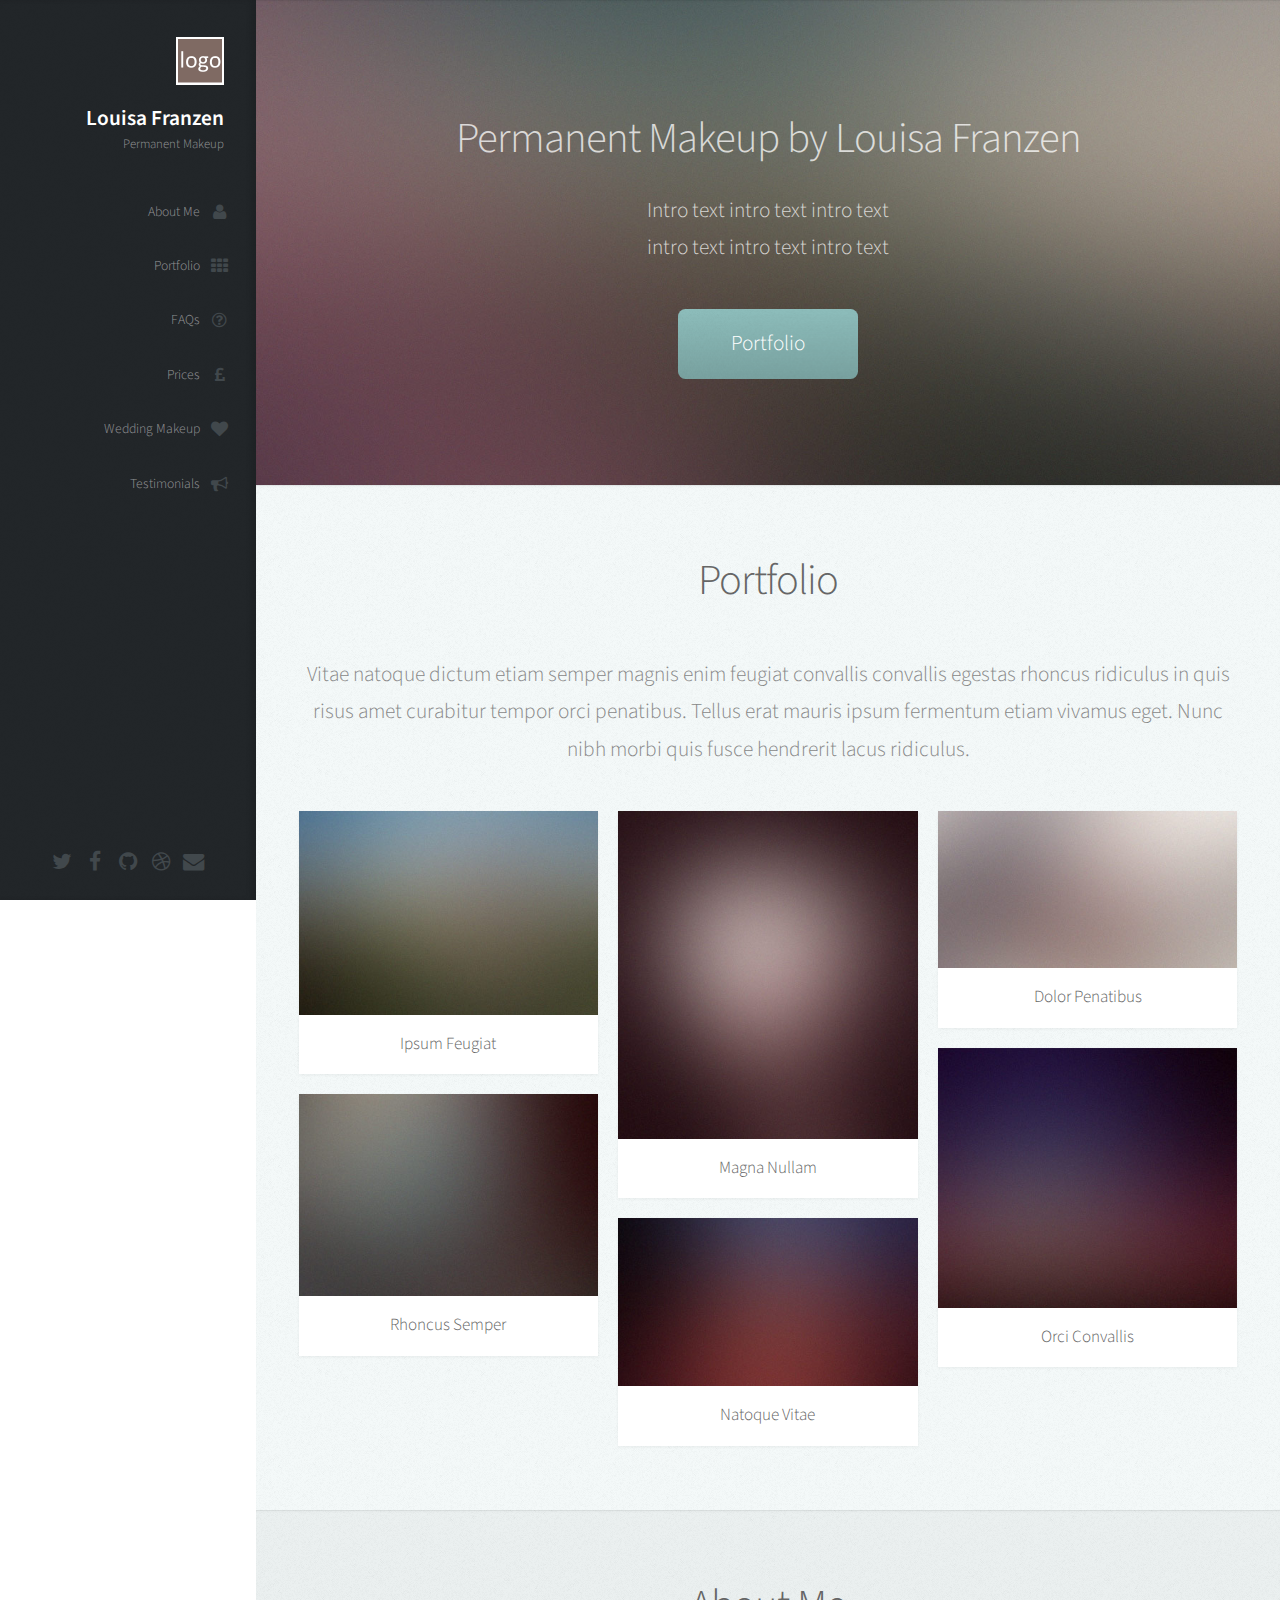
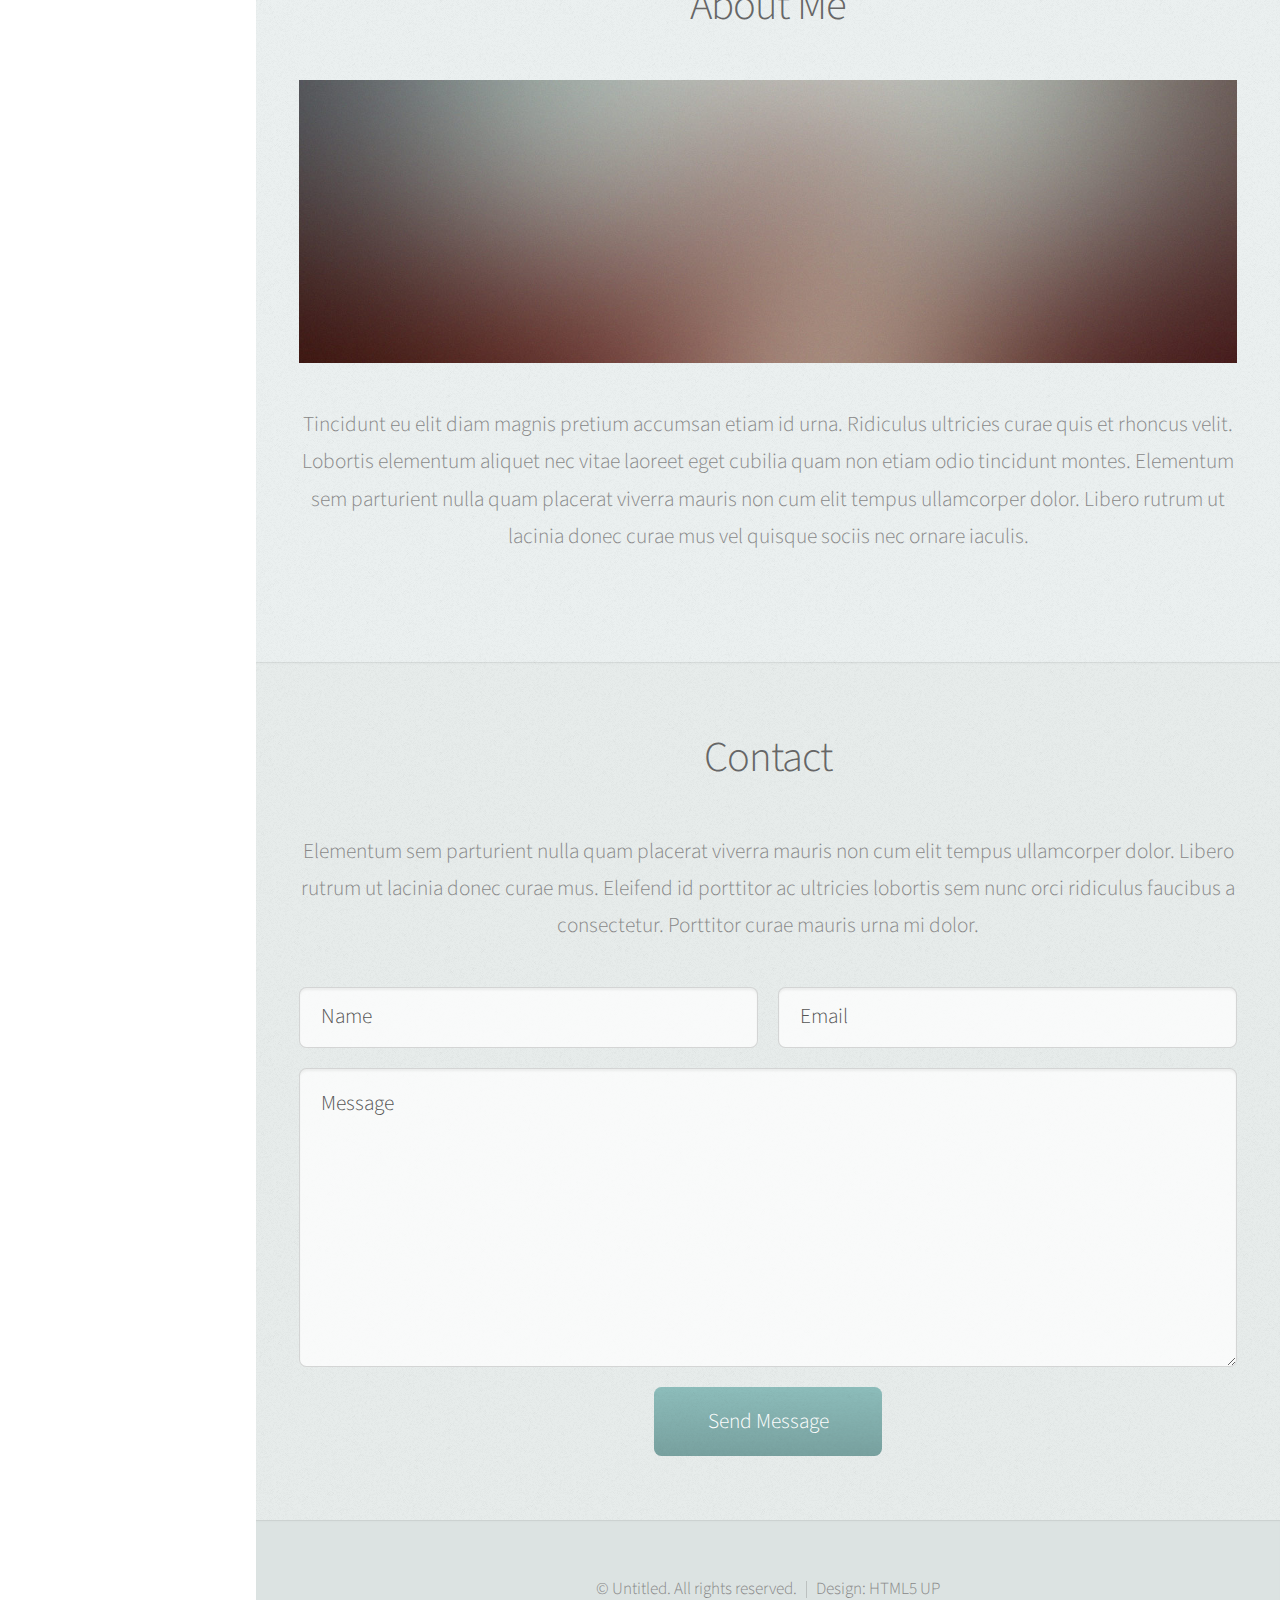
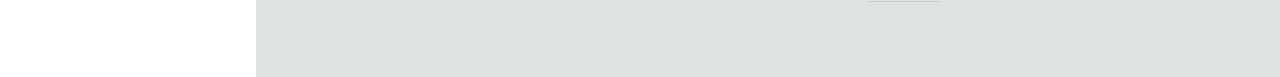
==== index.html @ 45bac9e4 "initial commit" ====
<!DOCTYPE HTML>
<!--
	Prologue by HTML5 UP
	html5up.net | @n33co
	Free for personal and commercial use under the CCA 3.0 license (html5up.net/license)
-->
<html>
	<head>
		<title>Permanent makeup by Louisa Franzen micro-pigmentation specialist</title>
        <meta name="description" content="Welcome to Permanent makeup by Louisa Franzen. Louisa is a qualified micro-pigmentation specialist who now offers permanent makeup and wedding makeup." />
        <meta name="keywords" content="Permanent makeup, semi permanent makeup, makeup tatooing, eyebrows, eyeliner, wedding makeup, Dorset" />
        <meta property="og:type" content="website" />
        <meta property="og:title" content="Permanent Makeup by Louisa Franzen" />
        <meta property="og:url" content="http://www.permanentmakeupbylouisafranzen.co.uk" /		
		
		<meta charset="utf-8" />
		<meta name="viewport" content="width=device-width, initial-scale=1" />
		<!--[if lte IE 8]><script src="assets/js/ie/html5shiv.js"></script><![endif]-->
		<link rel="stylesheet" href="assets/css/main.css" />
		<!--[if lte IE 8]><link rel="stylesheet" href="assets/css/ie8.css" /><![endif]-->
		<!--[if lte IE 9]><link rel="stylesheet" href="assets/css/ie9.css" /><![endif]-->
	</head>
	<body>

		<!-- Header -->
			<div id="header">

				<div class="top">

					<!-- Logo -->
						<div id="logo">
							<!-- <img src="images/logo.png" alt="" /> -->
							<span class="image avatar48"><img src="images/logo.png" alt="" /></span>
							<h1 id="title">Louisa Franzen</h1>
							<p>Permanent Makeup</p>
						</div>

					<!-- Nav -->
						<nav id="nav">
							<!--

								Prologue's nav expects links in one of two formats:

								1. Hash link (scrolls to a different section within the page)

								   <li><a href="#foobar" id="foobar-link" class="icon fa-whatever-icon-you-want skel-layers-ignoreHref"><span class="label">Foobar</span></a></li>

								2. Standard link (sends the user to another page/site)

								   <li><a href="http://foobar.tld" id="foobar-link" class="icon fa-whatever-icon-you-want"><span class="label">Foobar</span></a></li>

							-->
							<ul>
								<li><a href="#about" id="about-link" class="skel-layers-ignoreHref"><span class="icon fa-user">About Me</span></a></li>
								<li><a href="#portfolio" id="portfolio-link" class="skel-layers-ignoreHref"><span class="icon fa-th">Portfolio</span></a></li>
								<li><a href="#faqs" id="faqs-link" class="skel-layers-ignoreHref"><span class="icon fa-question-circle-o">FAQs</span></a></li>
								<li><a href="#prices" id="prices-link" class="skel-layers-ignoreHref"><span class="icon fa-gbp">Prices</span></a></li>
								<li><a href="#wedding" id="wedding-link" class="skel-layers-ignoreHref"><span class="icon fa-heart">Wedding Makeup</span></a></li>
								<li><a href="#testimonials" id="testimonials-link" class="skel-layers-ignoreHref"><span class="icon fa-bullhorn">Testimonials</span></a></li>
								<!--
								<li><a href="#contact" id="contact-link" class="skel-layers-ignoreHref"><span class="icon fa-envelope">Contact</span></a></li>						
								<li><a href="#top" id="top-link" class="skel-layers-ignoreHref"><span class="icon fa-home">Home</span></a></li>	
								-->
							</ul>
						</nav>

				</div>

				<div class="bottom">

					<!-- Social Icons -->
						<ul class="icons">
							<li><a href="#" class="icon fa-twitter"><span class="label">Twitter</span></a></li>
							<li><a href="#" class="icon fa-facebook"><span class="label">Facebook</span></a></li>
							<li><a href="#" class="icon fa-github"><span class="label">Github</span></a></li>
							<li><a href="#" class="icon fa-dribbble"><span class="label">Dribbble</span></a></li>
							<li><a href="#" class="icon fa-envelope"><span class="label">Email</span></a></li>
						</ul>

				</div>

			</div>

		<!-- Main -->
			<div id="main">

				<!-- Intro -->
					<section id="top" class="one dark cover">
						<div class="container">

							<header>
								<h2 class="alt">Permanent Makeup by Louisa Franzen</h2>
								<p>Intro text intro text intro text<br />
								intro text intro text intro text</p>
							</header>

							<footer>
								<a href="#portfolio" class="button scrolly">Portfolio</a>
							</footer>

						</div>
					</section>

				<!-- Portfolio -->
					<section id="portfolio" class="two">
						<div class="container">

							<header>
								<h2>Portfolio</h2>
							</header>

							<p>Vitae natoque dictum etiam semper magnis enim feugiat convallis convallis
							egestas rhoncus ridiculus in quis risus amet curabitur tempor orci penatibus.
							Tellus erat mauris ipsum fermentum etiam vivamus eget. Nunc nibh morbi quis
							fusce hendrerit lacus ridiculus.</p>

							<div class="row">
								<div class="4u 12u$(mobile)">
									<article class="item">
										<a href="#" class="image fit"><img src="images/pic02.jpg" alt="" /></a>
										<header>
											<h3>Ipsum Feugiat</h3>
										</header>
									</article>
									<article class="item">
										<a href="#" class="image fit"><img src="images/pic03.jpg" alt="" /></a>
										<header>
											<h3>Rhoncus Semper</h3>
										</header>
									</article>
								</div>
								<div class="4u 12u$(mobile)">
									<article class="item">
										<a href="#" class="image fit"><img src="images/pic04.jpg" alt="" /></a>
										<header>
											<h3>Magna Nullam</h3>
										</header>
									</article>
									<article class="item">
										<a href="#" class="image fit"><img src="images/pic05.jpg" alt="" /></a>
										<header>
											<h3>Natoque Vitae</h3>
										</header>
									</article>
								</div>
								<div class="4u$ 12u$(mobile)">
									<article class="item">
										<a href="#" class="image fit"><img src="images/pic06.jpg" alt="" /></a>
										<header>
											<h3>Dolor Penatibus</h3>
										</header>
									</article>
									<article class="item">
										<a href="#" class="image fit"><img src="images/pic07.jpg" alt="" /></a>
										<header>
											<h3>Orci Convallis</h3>
										</header>
									</article>
								</div>
							</div>

						</div>
					</section>

				<!-- About Me -->
					<section id="about" class="three">
						<div class="container">

							<header>
								<h2>About Me</h2>
							</header>

							<a href="#" class="image featured"><img src="images/pic08.jpg" alt="" /></a>

							<p>Tincidunt eu elit diam magnis pretium accumsan etiam id urna. Ridiculus
							ultricies curae quis et rhoncus velit. Lobortis elementum aliquet nec vitae
							laoreet eget cubilia quam non etiam odio tincidunt montes. Elementum sem
							parturient nulla quam placerat viverra mauris non cum elit tempus ullamcorper
							dolor. Libero rutrum ut lacinia donec curae mus vel quisque sociis nec
							ornare iaculis.</p>

						</div>
					</section>

				<!-- Contact -->
					<section id="contact" class="four">
						<div class="container">

							<header>
								<h2>Contact</h2>
							</header>

							<p>Elementum sem parturient nulla quam placerat viverra
							mauris non cum elit tempus ullamcorper dolor. Libero rutrum ut lacinia
							donec curae mus. Eleifend id porttitor ac ultricies lobortis sem nunc
							orci ridiculus faucibus a consectetur. Porttitor curae mauris urna mi dolor.</p>

							<form method="post" action="#">
								<div class="row">
									<div class="6u 12u$(mobile)"><input type="text" name="name" placeholder="Name" /></div>
									<div class="6u$ 12u$(mobile)"><input type="text" name="email" placeholder="Email" /></div>
									<div class="12u$">
										<textarea name="message" placeholder="Message"></textarea>
									</div>
									<div class="12u$">
										<input type="submit" value="Send Message" />
									</div>
								</div>
							</form>

						</div>
					</section>

			</div>

		<!-- Footer -->
			<div id="footer">

				<!-- Copyright -->
					<ul class="copyright">
						<li>&copy; Untitled. All rights reserved.</li><li>Design: <a href="http://html5up.net">HTML5 UP</a></li>
					</ul>

			</div>

		<!-- Scripts -->
			<script src="assets/js/jquery.min.js"></script>
			<script src="assets/js/jquery.scrolly.min.js"></script>
			<script src="assets/js/jquery.scrollzer.min.js"></script>
			<script src="assets/js/skel.min.js"></script>
			<script src="assets/js/util.js"></script>
			<!--[if lte IE 8]><script src="assets/js/ie/respond.min.js"></script><![endif]-->
			<script src="assets/js/main.js"></script>

	</body>
</html>
---- assets/css/main.css ----
@import url("font-awesome.min.css");
@import url("http://fonts.googleapis.com/css?family=Source+Sans+Pro:300,300italic,400,600");

/*
	Prologue by HTML5 UP
	html5up.net | @n33co
	Free for personal and commercial use under the CCA 3.0 license (html5up.net/license)
*/

/* Reset */

	html, body, div, span, applet, object, iframe, h1, h2, h3, h4, h5, h6, p, blockquote, pre, a, abbr, acronym, address, big, cite, code, del, dfn, em, img, ins, kbd, q, s, samp, small, strike, strong, sub, sup, tt, var, b, u, i, center, dl, dt, dd, ol, ul, li, fieldset, form, label, legend, table, caption, tbody, tfoot, thead, tr, th, td, article, aside, canvas, details, embed, figure, figcaption, footer, header, hgroup, menu, nav, output, ruby, section, summary, time, mark, audio, video {
		margin: 0;
		padding: 0;
		border: 0;
		font-size: 100%;
		font: inherit;
		vertical-align: baseline;
	}

	article, aside, details, figcaption, figure, footer, header, hgroup, menu, nav, section {
		display: block;
	}

	body {
		line-height: 1;
	}

	ol, ul {
		list-style: none;
	}

	blockquote, q {
		quotes: none;
	}

	blockquote:before, blockquote:after, q:before, q:after {
		content: '';
		content: none;
	}

	table {
		border-collapse: collapse;
		border-spacing: 0;
	}

	body {
		-webkit-text-size-adjust: none;
	}

/* Box Model */

	*, *:before, *:after {
		-moz-box-sizing: border-box;
		-webkit-box-sizing: border-box;
		box-sizing: border-box;
	}

/* Containers */

	.container {
		margin-left: auto;
		margin-right: auto;
	}

	.container.\31 25\25 {
		width: 100%;
		max-width: 1750px;
		min-width: 1400px;
	}

	.container.\37 5\25 {
		width: 1050px;
	}

	.container.\35 0\25 {
		width: 700px;
	}

	.container.\32 5\25 {
		width: 350px;
	}

	.container {
		width: 1400px;
	}

	@media screen and (min-width: 961px) and (max-width: 1880px) {

		.container.\31 25\25 {
			width: 100%;
			max-width: 1500px;
			min-width: 1200px;
		}

		.container.\37 5\25 {
			width: 900px;
		}

		.container.\35 0\25 {
			width: 600px;
		}

		.container.\32 5\25 {
			width: 300px;
		}

		.container {
			width: 1200px;
		}

	}

	@media screen and (min-width: 961px) and (max-width: 1620px) {

		.container.\31 25\25 {
			width: 100%;
			max-width: 1200px;
			min-width: 960px;
		}

		.container.\37 5\25 {
			width: 720px;
		}

		.container.\35 0\25 {
			width: 480px;
		}

		.container.\32 5\25 {
			width: 240px;
		}

		.container {
			width: 960px;
		}

	}

	@media screen and (min-width: 961px) and (max-width: 1320px) {

		.container.\31 25\25 {
			width: 100%;
			max-width: 125%;
			min-width: 100%;
		}

		.container.\37 5\25 {
			width: 75%;
		}

		.container.\35 0\25 {
			width: 50%;
		}

		.container.\32 5\25 {
			width: 25%;
		}

		.container {
			width: 100%;
		}

	}

	@media screen and (max-width: 960px) {

		.container.\31 25\25 {
			width: 100%;
			max-width: 125%;
			min-width: 100%;
		}

		.container.\37 5\25 {
			width: 75%;
		}

		.container.\35 0\25 {
			width: 50%;
		}

		.container.\32 5\25 {
			width: 25%;
		}

		.container {
			width: 100%;
		}

	}

	@media screen and (max-width: 736px) {

		.container.\31 25\25 {
			width: 100%;
			max-width: 125%;
			min-width: 100%;
		}

		.container.\37 5\25 {
			width: 75%;
		}

		.container.\35 0\25 {
			width: 50%;
		}

		.container.\32 5\25 {
			width: 25%;
		}

		.container {
			width: 100% !important;
		}

	}

/* Grid */

	.row {
		border-bottom: solid 1px transparent;
		-moz-box-sizing: border-box;
		-webkit-box-sizing: border-box;
		box-sizing: border-box;
	}

	.row > * {
		float: left;
		-moz-box-sizing: border-box;
		-webkit-box-sizing: border-box;
		box-sizing: border-box;
	}

	.row:after, .row:before {
		content: '';
		display: block;
		clear: both;
		height: 0;
	}

	.row.uniform > * > :first-child {
		margin-top: 0;
	}

	.row.uniform > * > :last-child {
		margin-bottom: 0;
	}

	.row.\30 \25 > * {
		padding: 0px 0 0 0px;
	}

	.row.\30 \25 {
		margin: 0px 0 -1px 0px;
	}

	.row.uniform.\30 \25 > * {
		padding: 0px 0 0 0px;
	}

	.row.uniform.\30 \25 {
		margin: 0px 0 -1px 0px;
	}

	.row > * {
		padding: 40px 0 0 40px;
	}

	.row {
		margin: -40px 0 -1px -40px;
	}

	.row.uniform > * {
		padding: 40px 0 0 40px;
	}

	.row.uniform {
		margin: -40px 0 -1px -40px;
	}

	.row.\32 00\25 > * {
		padding: 80px 0 0 80px;
	}

	.row.\32 00\25 {
		margin: -80px 0 -1px -80px;
	}

	.row.uniform.\32 00\25 > * {
		padding: 80px 0 0 80px;
	}

	.row.uniform.\32 00\25 {
		margin: -80px 0 -1px -80px;
	}

	.row.\31 50\25 > * {
		padding: 60px 0 0 60px;
	}

	.row.\31 50\25 {
		margin: -60px 0 -1px -60px;
	}

	.row.uniform.\31 50\25 > * {
		padding: 60px 0 0 60px;
	}

	.row.uniform.\31 50\25 {
		margin: -60px 0 -1px -60px;
	}

	.row.\35 0\25 > * {
		padding: 20px 0 0 20px;
	}

	.row.\35 0\25 {
		margin: -20px 0 -1px -20px;
	}

	.row.uniform.\35 0\25 > * {
		padding: 20px 0 0 20px;
	}

	.row.uniform.\35 0\25 {
		margin: -20px 0 -1px -20px;
	}

	.row.\32 5\25 > * {
		padding: 10px 0 0 10px;
	}

	.row.\32 5\25 {
		margin: -10px 0 -1px -10px;
	}

	.row.uniform.\32 5\25 > * {
		padding: 10px 0 0 10px;
	}

	.row.uniform.\32 5\25 {
		margin: -10px 0 -1px -10px;
	}

	.\31 2u, .\31 2u\24 {
		width: 100%;
		clear: none;
		margin-left: 0;
	}

	.\31 1u, .\31 1u\24 {
		width: 91.6666666667%;
		clear: none;
		margin-left: 0;
	}

	.\31 0u, .\31 0u\24 {
		width: 83.3333333333%;
		clear: none;
		margin-left: 0;
	}

	.\39 u, .\39 u\24 {
		width: 75%;
		clear: none;
		margin-left: 0;
	}

	.\38 u, .\38 u\24 {
		width: 66.6666666667%;
		clear: none;
		margin-left: 0;
	}

	.\37 u, .\37 u\24 {
		width: 58.3333333333%;
		clear: none;
		margin-left: 0;
	}

	.\36 u, .\36 u\24 {
		width: 50%;
		clear: none;
		margin-left: 0;
	}

	.\35 u, .\35 u\24 {
		width: 41.6666666667%;
		clear: none;
		margin-left: 0;
	}

	.\34 u, .\34 u\24 {
		width: 33.3333333333%;
		clear: none;
		margin-left: 0;
	}

	.\33 u, .\33 u\24 {
		width: 25%;
		clear: none;
		margin-left: 0;
	}

	.\32 u, .\32 u\24 {
		width: 16.6666666667%;
		clear: none;
		margin-left: 0;
	}

	.\31 u, .\31 u\24 {
		width: 8.3333333333%;
		clear: none;
		margin-left: 0;
	}

	.\31 2u\24 + *,
	.\31 1u\24 + *,
	.\31 0u\24 + *,
	.\39 u\24 + *,
	.\38 u\24 + *,
	.\37 u\24 + *,
	.\36 u\24 + *,
	.\35 u\24 + *,
	.\34 u\24 + *,
	.\33 u\24 + *,
	.\32 u\24 + *,
	.\31 u\24 + * {
		clear: left;
	}

	.\-11u {
		margin-left: 91.66667%;
	}

	.\-10u {
		margin-left: 83.33333%;
	}

	.\-9u {
		margin-left: 75%;
	}

	.\-8u {
		margin-left: 66.66667%;
	}

	.\-7u {
		margin-left: 58.33333%;
	}

	.\-6u {
		margin-left: 50%;
	}

	.\-5u {
		margin-left: 41.66667%;
	}

	.\-4u {
		margin-left: 33.33333%;
	}

	.\-3u {
		margin-left: 25%;
	}

	.\-2u {
		margin-left: 16.66667%;
	}

	.\-1u {
		margin-left: 8.33333%;
	}

	@media screen and (min-width: 961px) and (max-width: 1880px) {

		.row > * {
			padding: 40px 0 0 40px;
		}

		.row {
			margin: -40px 0 -1px -40px;
		}

		.row.uniform > * {
			padding: 40px 0 0 40px;
		}

		.row.uniform {
			margin: -40px 0 -1px -40px;
		}

		.row.\32 00\25 > * {
			padding: 80px 0 0 80px;
		}

		.row.\32 00\25 {
			margin: -80px 0 -1px -80px;
		}

		.row.uniform.\32 00\25 > * {
			padding: 80px 0 0 80px;
		}

		.row.uniform.\32 00\25 {
			margin: -80px 0 -1px -80px;
		}

		.row.\31 50\25 > * {
			padding: 60px 0 0 60px;
		}

		.row.\31 50\25 {
			margin: -60px 0 -1px -60px;
		}

		.row.uniform.\31 50\25 > * {
			padding: 60px 0 0 60px;
		}

		.row.uniform.\31 50\25 {
			margin: -60px 0 -1px -60px;
		}

		.row.\35 0\25 > * {
			padding: 20px 0 0 20px;
		}

		.row.\35 0\25 {
			margin: -20px 0 -1px -20px;
		}

		.row.uniform.\35 0\25 > * {
			padding: 20px 0 0 20px;
		}

		.row.uniform.\35 0\25 {
			margin: -20px 0 -1px -20px;
		}

		.row.\32 5\25 > * {
			padding: 10px 0 0 10px;
		}

		.row.\32 5\25 {
			margin: -10px 0 -1px -10px;
		}

		.row.uniform.\32 5\25 > * {
			padding: 10px 0 0 10px;
		}

		.row.uniform.\32 5\25 {
			margin: -10px 0 -1px -10px;
		}

		.\31 2u\28wide\29, .\31 2u\24\28wide\29 {
			width: 100%;
			clear: none;
			margin-left: 0;
		}

		.\31 1u\28wide\29, .\31 1u\24\28wide\29 {
			width: 91.6666666667%;
			clear: none;
			margin-left: 0;
		}

		.\31 0u\28wide\29, .\31 0u\24\28wide\29 {
			width: 83.3333333333%;
			clear: none;
			margin-left: 0;
		}

		.\39 u\28wide\29, .\39 u\24\28wide\29 {
			width: 75%;
			clear: none;
			margin-left: 0;
		}

		.\38 u\28wide\29, .\38 u\24\28wide\29 {
			width: 66.6666666667%;
			clear: none;
			margin-left: 0;
		}

		.\37 u\28wide\29, .\37 u\24\28wide\29 {
			width: 58.3333333333%;
			clear: none;
			margin-left: 0;
		}

		.\36 u\28wide\29, .\36 u\24\28wide\29 {
			width: 50%;
			clear: none;
			margin-left: 0;
		}

		.\35 u\28wide\29, .\35 u\24\28wide\29 {
			width: 41.6666666667%;
			clear: none;
			margin-left: 0;
		}

		.\34 u\28wide\29, .\34 u\24\28wide\29 {
			width: 33.3333333333%;
			clear: none;
			margin-left: 0;
		}

		.\33 u\28wide\29, .\33 u\24\28wide\29 {
			width: 25%;
			clear: none;
			margin-left: 0;
		}

		.\32 u\28wide\29, .\32 u\24\28wide\29 {
			width: 16.6666666667%;
			clear: none;
			margin-left: 0;
		}

		.\31 u\28wide\29, .\31 u\24\28wide\29 {
			width: 8.3333333333%;
			clear: none;
			margin-left: 0;
		}

		.\31 2u\24\28wide\29 + *,
		.\31 1u\24\28wide\29 + *,
		.\31 0u\24\28wide\29 + *,
		.\39 u\24\28wide\29 + *,
		.\38 u\24\28wide\29 + *,
		.\37 u\24\28wide\29 + *,
		.\36 u\24\28wide\29 + *,
		.\35 u\24\28wide\29 + *,
		.\34 u\24\28wide\29 + *,
		.\33 u\24\28wide\29 + *,
		.\32 u\24\28wide\29 + *,
		.\31 u\24\28wide\29 + * {
			clear: left;
		}

		.\-11u\28wide\29 {
			margin-left: 91.66667%;
		}

		.\-10u\28wide\29 {
			margin-left: 83.33333%;
		}

		.\-9u\28wide\29 {
			margin-left: 75%;
		}

		.\-8u\28wide\29 {
			margin-left: 66.66667%;
		}

		.\-7u\28wide\29 {
			margin-left: 58.33333%;
		}

		.\-6u\28wide\29 {
			margin-left: 50%;
		}

		.\-5u\28wide\29 {
			margin-left: 41.66667%;
		}

		.\-4u\28wide\29 {
			margin-left: 33.33333%;
		}

		.\-3u\28wide\29 {
			margin-left: 25%;
		}

		.\-2u\28wide\29 {
			margin-left: 16.66667%;
		}

		.\-1u\28wide\29 {
			margin-left: 8.33333%;
		}

	}

	@media screen and (min-width: 961px) and (max-width: 1620px) {

		.row > * {
			padding: 40px 0 0 40px;
		}

		.row {
			margin: -40px 0 -1px -40px;
		}

		.row.uniform > * {
			padding: 40px 0 0 40px;
		}

		.row.uniform {
			margin: -40px 0 -1px -40px;
		}

		.row.\32 00\25 > * {
			padding: 80px 0 0 80px;
		}

		.row.\32 00\25 {
			margin: -80px 0 -1px -80px;
		}

		.row.uniform.\32 00\25 > * {
			padding: 80px 0 0 80px;
		}

		.row.uniform.\32 00\25 {
			margin: -80px 0 -1px -80px;
		}

		.row.\31 50\25 > * {
			padding: 60px 0 0 60px;
		}

		.row.\31 50\25 {
			margin: -60px 0 -1px -60px;
		}

		.row.uniform.\31 50\25 > * {
			padding: 60px 0 0 60px;
		}

		.row.uniform.\31 50\25 {
			margin: -60px 0 -1px -60px;
		}

		.row.\35 0\25 > * {
			padding: 20px 0 0 20px;
		}

		.row.\35 0\25 {
			margin: -20px 0 -1px -20px;
		}

		.row.uniform.\35 0\25 > * {
			padding: 20px 0 0 20px;
		}

		.row.uniform.\35 0\25 {
			margin: -20px 0 -1px -20px;
		}

		.row.\32 5\25 > * {
			padding: 10px 0 0 10px;
		}

		.row.\32 5\25 {
			margin: -10px 0 -1px -10px;
		}

		.row.uniform.\32 5\25 > * {
			padding: 10px 0 0 10px;
		}

		.row.uniform.\32 5\25 {
			margin: -10px 0 -1px -10px;
		}

		.\31 2u\28normal\29, .\31 2u\24\28normal\29 {
			width: 100%;
			clear: none;
			margin-left: 0;
		}

		.\31 1u\28normal\29, .\31 1u\24\28normal\29 {
			width: 91.6666666667%;
			clear: none;
			margin-left: 0;
		}

		.\31 0u\28normal\29, .\31 0u\24\28normal\29 {
			width: 83.3333333333%;
			clear: none;
			margin-left: 0;
		}

		.\39 u\28normal\29, .\39 u\24\28normal\29 {
			width: 75%;
			clear: none;
			margin-left: 0;
		}

		.\38 u\28normal\29, .\38 u\24\28normal\29 {
			width: 66.6666666667%;
			clear: none;
			margin-left: 0;
		}

		.\37 u\28normal\29, .\37 u\24\28normal\29 {
			width: 58.3333333333%;
			clear: none;
			margin-left: 0;
		}

		.\36 u\28normal\29, .\36 u\24\28normal\29 {
			width: 50%;
			clear: none;
			margin-left: 0;
		}

		.\35 u\28normal\29, .\35 u\24\28normal\29 {
			width: 41.6666666667%;
			clear: none;
			margin-left: 0;
		}

		.\34 u\28normal\29, .\34 u\24\28normal\29 {
			width: 33.3333333333%;
			clear: none;
			margin-left: 0;
		}

		.\33 u\28normal\29, .\33 u\24\28normal\29 {
			width: 25%;
			clear: none;
			margin-left: 0;
		}

		.\32 u\28normal\29, .\32 u\24\28normal\29 {
			width: 16.6666666667%;
			clear: none;
			margin-left: 0;
		}

		.\31 u\28normal\29, .\31 u\24\28normal\29 {
			width: 8.3333333333%;
			clear: none;
			margin-left: 0;
		}

		.\31 2u\24\28normal\29 + *,
		.\31 1u\24\28normal\29 + *,
		.\31 0u\24\28normal\29 + *,
		.\39 u\24\28normal\29 + *,
		.\38 u\24\28normal\29 + *,
		.\37 u\24\28normal\29 + *,
		.\36 u\24\28normal\29 + *,
		.\35 u\24\28normal\29 + *,
		.\34 u\24\28normal\29 + *,
		.\33 u\24\28normal\29 + *,
		.\32 u\24\28normal\29 + *,
		.\31 u\24\28normal\29 + * {
			clear: left;
		}

		.\-11u\28normal\29 {
			margin-left: 91.66667%;
		}

		.\-10u\28normal\29 {
			margin-left: 83.33333%;
		}

		.\-9u\28normal\29 {
			margin-left: 75%;
		}

		.\-8u\28normal\29 {
			margin-left: 66.66667%;
		}

		.\-7u\28normal\29 {
			margin-left: 58.33333%;
		}

		.\-6u\28normal\29 {
			margin-left: 50%;
		}

		.\-5u\28normal\29 {
			margin-left: 41.66667%;
		}

		.\-4u\28normal\29 {
			margin-left: 33.33333%;
		}

		.\-3u\28normal\29 {
			margin-left: 25%;
		}

		.\-2u\28normal\29 {
			margin-left: 16.66667%;
		}

		.\-1u\28normal\29 {
			margin-left: 8.33333%;
		}

	}

	@media screen and (min-width: 961px) and (max-width: 1320px) {

		.row > * {
			padding: 20px 0 0 20px;
		}

		.row {
			margin: -20px 0 -1px -20px;
		}

		.row.uniform > * {
			padding: 20px 0 0 20px;
		}

		.row.uniform {
			margin: -20px 0 -1px -20px;
		}

		.row.\32 00\25 > * {
			padding: 40px 0 0 40px;
		}

		.row.\32 00\25 {
			margin: -40px 0 -1px -40px;
		}

		.row.uniform.\32 00\25 > * {
			padding: 40px 0 0 40px;
		}

		.row.uniform.\32 00\25 {
			margin: -40px 0 -1px -40px;
		}

		.row.\31 50\25 > * {
			padding: 30px 0 0 30px;
		}

		.row.\31 50\25 {
			margin: -30px 0 -1px -30px;
		}

		.row.uniform.\31 50\25 > * {
			padding: 30px 0 0 30px;
		}

		.row.uniform.\31 50\25 {
			margin: -30px 0 -1px -30px;
		}

		.row.\35 0\25 > * {
			padding: 10px 0 0 10px;
		}

		.row.\35 0\25 {
			margin: -10px 0 -1px -10px;
		}

		.row.uniform.\35 0\25 > * {
			padding: 10px 0 0 10px;
		}

		.row.uniform.\35 0\25 {
			margin: -10px 0 -1px -10px;
		}

		.row.\32 5\25 > * {
			padding: 5px 0 0 5px;
		}

		.row.\32 5\25 {
			margin: -5px 0 -1px -5px;
		}

		.row.uniform.\32 5\25 > * {
			padding: 5px 0 0 5px;
		}

		.row.uniform.\32 5\25 {
			margin: -5px 0 -1px -5px;
		}

		.\31 2u\28narrow\29, .\31 2u\24\28narrow\29 {
			width: 100%;
			clear: none;
			margin-left: 0;
		}

		.\31 1u\28narrow\29, .\31 1u\24\28narrow\29 {
			width: 91.6666666667%;
			clear: none;
			margin-left: 0;
		}

		.\31 0u\28narrow\29, .\31 0u\24\28narrow\29 {
			width: 83.3333333333%;
			clear: none;
			margin-left: 0;
		}

		.\39 u\28narrow\29, .\39 u\24\28narrow\29 {
			width: 75%;
			clear: none;
			margin-left: 0;
		}

		.\38 u\28narrow\29, .\38 u\24\28narrow\29 {
			width: 66.6666666667%;
			clear: none;
			margin-left: 0;
		}

		.\37 u\28narrow\29, .\37 u\24\28narrow\29 {
			width: 58.3333333333%;
			clear: none;
			margin-left: 0;
		}

		.\36 u\28narrow\29, .\36 u\24\28narrow\29 {
			width: 50%;
			clear: none;
			margin-left: 0;
		}

		.\35 u\28narrow\29, .\35 u\24\28narrow\29 {
			width: 41.6666666667%;
			clear: none;
			margin-left: 0;
		}

		.\34 u\28narrow\29, .\34 u\24\28narrow\29 {
			width: 33.3333333333%;
			clear: none;
			margin-left: 0;
		}

		.\33 u\28narrow\29, .\33 u\24\28narrow\29 {
			width: 25%;
			clear: none;
			margin-left: 0;
		}

		.\32 u\28narrow\29, .\32 u\24\28narrow\29 {
			width: 16.6666666667%;
			clear: none;
			margin-left: 0;
		}

		.\31 u\28narrow\29, .\31 u\24\28narrow\29 {
			width: 8.3333333333%;
			clear: none;
			margin-left: 0;
		}

		.\31 2u\24\28narrow\29 + *,
		.\31 1u\24\28narrow\29 + *,
		.\31 0u\24\28narrow\29 + *,
		.\39 u\24\28narrow\29 + *,
		.\38 u\24\28narrow\29 + *,
		.\37 u\24\28narrow\29 + *,
		.\36 u\24\28narrow\29 + *,
		.\35 u\24\28narrow\29 + *,
		.\34 u\24\28narrow\29 + *,
		.\33 u\24\28narrow\29 + *,
		.\32 u\24\28narrow\29 + *,
		.\31 u\24\28narrow\29 + * {
			clear: left;
		}

		.\-11u\28narrow\29 {
			margin-left: 91.66667%;
		}

		.\-10u\28narrow\29 {
			margin-left: 83.33333%;
		}

		.\-9u\28narrow\29 {
			margin-left: 75%;
		}

		.\-8u\28narrow\29 {
			margin-left: 66.66667%;
		}

		.\-7u\28narrow\29 {
			margin-left: 58.33333%;
		}

		.\-6u\28narrow\29 {
			margin-left: 50%;
		}

		.\-5u\28narrow\29 {
			margin-left: 41.66667%;
		}

		.\-4u\28narrow\29 {
			margin-left: 33.33333%;
		}

		.\-3u\28narrow\29 {
			margin-left: 25%;
		}

		.\-2u\28narrow\29 {
			margin-left: 16.66667%;
		}

		.\-1u\28narrow\29 {
			margin-left: 8.33333%;
		}

	}

	@media screen and (max-width: 960px) {

		.row > * {
			padding: 20px 0 0 20px;
		}

		.row {
			margin: -20px 0 -1px -20px;
		}

		.row.uniform > * {
			padding: 20px 0 0 20px;
		}

		.row.uniform {
			margin: -20px 0 -1px -20px;
		}

		.row.\32 00\25 > * {
			padding: 40px 0 0 40px;
		}

		.row.\32 00\25 {
			margin: -40px 0 -1px -40px;
		}

		.row.uniform.\32 00\25 > * {
			padding: 40px 0 0 40px;
		}

		.row.uniform.\32 00\25 {
			margin: -40px 0 -1px -40px;
		}

		.row.\31 50\25 > * {
			padding: 30px 0 0 30px;
		}

		.row.\31 50\25 {
			margin: -30px 0 -1px -30px;
		}

		.row.uniform.\31 50\25 > * {
			padding: 30px 0 0 30px;
		}

		.row.uniform.\31 50\25 {
			margin: -30px 0 -1px -30px;
		}

		.row.\35 0\25 > * {
			padding: 10px 0 0 10px;
		}

		.row.\35 0\25 {
			margin: -10px 0 -1px -10px;
		}

		.row.uniform.\35 0\25 > * {
			padding: 10px 0 0 10px;
		}

		.row.uniform.\35 0\25 {
			margin: -10px 0 -1px -10px;
		}

		.row.\32 5\25 > * {
			padding: 5px 0 0 5px;
		}

		.row.\32 5\25 {
			margin: -5px 0 -1px -5px;
		}

		.row.uniform.\32 5\25 > * {
			padding: 5px 0 0 5px;
		}

		.row.uniform.\32 5\25 {
			margin: -5px 0 -1px -5px;
		}

		.\31 2u\28narrower\29, .\31 2u\24\28narrower\29 {
			width: 100%;
			clear: none;
			margin-left: 0;
		}

		.\31 1u\28narrower\29, .\31 1u\24\28narrower\29 {
			width: 91.6666666667%;
			clear: none;
			margin-left: 0;
		}

		.\31 0u\28narrower\29, .\31 0u\24\28narrower\29 {
			width: 83.3333333333%;
			clear: none;
			margin-left: 0;
		}

		.\39 u\28narrower\29, .\39 u\24\28narrower\29 {
			width: 75%;
			clear: none;
			margin-left: 0;
		}

		.\38 u\28narrower\29, .\38 u\24\28narrower\29 {
			width: 66.6666666667%;
			clear: none;
			margin-left: 0;
		}

		.\37 u\28narrower\29, .\37 u\24\28narrower\29 {
			width: 58.3333333333%;
			clear: none;
			margin-left: 0;
		}

		.\36 u\28narrower\29, .\36 u\24\28narrower\29 {
			width: 50%;
			clear: none;
			margin-left: 0;
		}

		.\35 u\28narrower\29, .\35 u\24\28narrower\29 {
			width: 41.6666666667%;
			clear: none;
			margin-left: 0;
		}

		.\34 u\28narrower\29, .\34 u\24\28narrower\29 {
			width: 33.3333333333%;
			clear: none;
			margin-left: 0;
		}

		.\33 u\28narrower\29, .\33 u\24\28narrower\29 {
			width: 25%;
			clear: none;
			margin-left: 0;
		}

		.\32 u\28narrower\29, .\32 u\24\28narrower\29 {
			width: 16.6666666667%;
			clear: none;
			margin-left: 0;
		}

		.\31 u\28narrower\29, .\31 u\24\28narrower\29 {
			width: 8.3333333333%;
			clear: none;
			margin-left: 0;
		}

		.\31 2u\24\28narrower\29 + *,
		.\31 1u\24\28narrower\29 + *,
		.\31 0u\24\28narrower\29 + *,
		.\39 u\24\28narrower\29 + *,
		.\38 u\24\28narrower\29 + *,
		.\37 u\24\28narrower\29 + *,
		.\36 u\24\28narrower\29 + *,
		.\35 u\24\28narrower\29 + *,
		.\34 u\24\28narrower\29 + *,
		.\33 u\24\28narrower\29 + *,
		.\32 u\24\28narrower\29 + *,
		.\31 u\24\28narrower\29 + * {
			clear: left;
		}

		.\-11u\28narrower\29 {
			margin-left: 91.66667%;
		}

		.\-10u\28narrower\29 {
			margin-left: 83.33333%;
		}

		.\-9u\28narrower\29 {
			margin-left: 75%;
		}

		.\-8u\28narrower\29 {
			margin-left: 66.66667%;
		}

		.\-7u\28narrower\29 {
			margin-left: 58.33333%;
		}

		.\-6u\28narrower\29 {
			margin-left: 50%;
		}

		.\-5u\28narrower\29 {
			margin-left: 41.66667%;
		}

		.\-4u\28narrower\29 {
			margin-left: 33.33333%;
		}

		.\-3u\28narrower\29 {
			margin-left: 25%;
		}

		.\-2u\28narrower\29 {
			margin-left: 16.66667%;
		}

		.\-1u\28narrower\29 {
			margin-left: 8.33333%;
		}

	}

	@media screen and (max-width: 736px) {

		.row > * {
			padding: 20px 0 0 20px;
		}

		.row {
			margin: -20px 0 -1px -20px;
		}

		.row.uniform > * {
			padding: 20px 0 0 20px;
		}

		.row.uniform {
			margin: -20px 0 -1px -20px;
		}

		.row.\32 00\25 > * {
			padding: 40px 0 0 40px;
		}

		.row.\32 00\25 {
			margin: -40px 0 -1px -40px;
		}

		.row.uniform.\32 00\25 > * {
			padding: 40px 0 0 40px;
		}

		.row.uniform.\32 00\25 {
			margin: -40px 0 -1px -40px;
		}

		.row.\31 50\25 > * {
			padding: 30px 0 0 30px;
		}

		.row.\31 50\25 {
			margin: -30px 0 -1px -30px;
		}

		.row.uniform.\31 50\25 > * {
			padding: 30px 0 0 30px;
		}

		.row.uniform.\31 50\25 {
			margin: -30px 0 -1px -30px;
		}

		.row.\35 0\25 > * {
			padding: 10px 0 0 10px;
		}

		.row.\35 0\25 {
			margin: -10px 0 -1px -10px;
		}

		.row.uniform.\35 0\25 > * {
			padding: 10px 0 0 10px;
		}

		.row.uniform.\35 0\25 {
			margin: -10px 0 -1px -10px;
		}

		.row.\32 5\25 > * {
			padding: 5px 0 0 5px;
		}

		.row.\32 5\25 {
			margin: -5px 0 -1px -5px;
		}

		.row.uniform.\32 5\25 > * {
			padding: 5px 0 0 5px;
		}

		.row.uniform.\32 5\25 {
			margin: -5px 0 -1px -5px;
		}

		.\31 2u\28mobile\29, .\31 2u\24\28mobile\29 {
			width: 100%;
			clear: none;
			margin-left: 0;
		}

		.\31 1u\28mobile\29, .\31 1u\24\28mobile\29 {
			width: 91.6666666667%;
			clear: none;
			margin-left: 0;
		}

		.\31 0u\28mobile\29, .\31 0u\24\28mobile\29 {
			width: 83.3333333333%;
			clear: none;
			margin-left: 0;
		}

		.\39 u\28mobile\29, .\39 u\24\28mobile\29 {
			width: 75%;
			clear: none;
			margin-left: 0;
		}

		.\38 u\28mobile\29, .\38 u\24\28mobile\29 {
			width: 66.6666666667%;
			clear: none;
			margin-left: 0;
		}

		.\37 u\28mobile\29, .\37 u\24\28mobile\29 {
			width: 58.3333333333%;
			clear: none;
			margin-left: 0;
		}

		.\36 u\28mobile\29, .\36 u\24\28mobile\29 {
			width: 50%;
			clear: none;
			margin-left: 0;
		}

		.\35 u\28mobile\29, .\35 u\24\28mobile\29 {
			width: 41.6666666667%;
			clear: none;
			margin-left: 0;
		}

		.\34 u\28mobile\29, .\34 u\24\28mobile\29 {
			width: 33.3333333333%;
			clear: none;
			margin-left: 0;
		}

		.\33 u\28mobile\29, .\33 u\24\28mobile\29 {
			width: 25%;
			clear: none;
			margin-left: 0;
		}

		.\32 u\28mobile\29, .\32 u\24\28mobile\29 {
			width: 16.6666666667%;
			clear: none;
			margin-left: 0;
		}

		.\31 u\28mobile\29, .\31 u\24\28mobile\29 {
			width: 8.3333333333%;
			clear: none;
			margin-left: 0;
		}

		.\31 2u\24\28mobile\29 + *,
		.\31 1u\24\28mobile\29 + *,
		.\31 0u\24\28mobile\29 + *,
		.\39 u\24\28mobile\29 + *,
		.\38 u\24\28mobile\29 + *,
		.\37 u\24\28mobile\29 + *,
		.\36 u\24\28mobile\29 + *,
		.\35 u\24\28mobile\29 + *,
		.\34 u\24\28mobile\29 + *,
		.\33 u\24\28mobile\29 + *,
		.\32 u\24\28mobile\29 + *,
		.\31 u\24\28mobile\29 + * {
			clear: left;
		}

		.\-11u\28mobile\29 {
			margin-left: 91.66667%;
		}

		.\-10u\28mobile\29 {
			margin-left: 83.33333%;
		}

		.\-9u\28mobile\29 {
			margin-left: 75%;
		}

		.\-8u\28mobile\29 {
			margin-left: 66.66667%;
		}

		.\-7u\28mobile\29 {
			margin-left: 58.33333%;
		}

		.\-6u\28mobile\29 {
			margin-left: 50%;
		}

		.\-5u\28mobile\29 {
			margin-left: 41.66667%;
		}

		.\-4u\28mobile\29 {
			margin-left: 33.33333%;
		}

		.\-3u\28mobile\29 {
			margin-left: 25%;
		}

		.\-2u\28mobile\29 {
			margin-left: 16.66667%;
		}

		.\-1u\28mobile\29 {
			margin-left: 8.33333%;
		}

	}

/* Basic */

	body {
		background: #fff;
		font-family: 'Source Sans Pro', sans-serif;
		font-size: 19pt;
		font-weight: 300;
		line-height: 1.75em;
		color: #888;
	}

		body.is-loading * {
			-moz-transition: none !important;
			-webkit-transition: none !important;
			-ms-transition: none !important;
			transition: none !important;
			-moz-animation: none !important;
			-webkit-animation: none !important;
			-ms-animation: none !important;
			animation: none !important;
		}

	input, textarea, select {
		font-family: 'Source Sans Pro', sans-serif;
		font-size: 19pt;
		font-weight: 300;
		line-height: 1.75em;
		color: #888;
	}

	h1, h2, h3, h4, h5, h6 {
		font-weight: 300;
		color: #666;
		line-height: 1.5em;
	}

	h1 a, h2 a, h3 a, h4 a, h5 a, h6 a {
		color: inherit;
		text-decoration: none;
	}

		h1 a strong, h2 a strong, h3 a strong, h4 a strong, h5 a strong, h6 a strong {
			color: #333;
		}

	h2 {
		font-size: 2em;
		letter-spacing: -1px;
	}

		h2.alt {
			color: #888;
		}

			h2.alt strong {
				color: #666;
			}

	h3 {
		font-size: 1.5em;
	}

	header {
		margin: 0 0 2em 0;
	}

		header > p {
			margin: 1em 0 0 0;
		}

	footer {
		margin: 2em 0 0 0;
	}

	strong, b {
		font-weight: 300;
		color: #666;
	}

	em, i {
		font-style: italic;
	}

	a {
		text-decoration: none;
		color: inherit;
		border-bottom: dotted 1px rgba(128, 128, 128, 0.5);
		-moz-transition: color 0.35s ease-in-out, border-bottom-color 0.35s ease-in-out;
		-webkit-transition: color 0.35s ease-in-out, border-bottom-color 0.35s ease-in-out;
		-ms-transition: color 0.35s ease-in-out, border-bottom-color 0.35s ease-in-out;
		transition: color 0.35s ease-in-out, border-bottom-color 0.35s ease-in-out;
		outline: 0;
	}

		a:hover {
			color: #E27689;
			border-bottom-color: rgba(255, 255, 255, 0);
		}

	sub {
		position: relative;
		top: 0.5em;
		font-size: 0.8em;
	}

	sup {
		position: relative;
		top: -0.5em;
		font-size: 0.8em;
	}

	hr {
		border: 0;
		border-top: solid 1px #ddd;
	}

	blockquote {
		border-left: solid 0.5em #ddd;
		padding: 1em 0 1em 2em;
		font-style: italic;
	}

	p, ul, ol, dl, table {
		margin-bottom: 2em;
	}

	br.clear {
		clear: both;
	}

/* Sections/Article */

	section, article {
		margin-bottom: 3em;
	}

		section > :last-child,
		section > .container, section:last-child, article > :last-child,
		article > .container, article:last-child {
			margin-bottom: 0;
		}

		.row > section, .row > article {
			margin-bottom: 0;
		}

/* Image */

	.image {
		display: inline-block;
		border: 0;
	}

		.image img {
			display: block;
			width: 100%;
		}

		.image.avatar48 {
			width: 48px;
			height: 48px;
			background: #f00;
		}

			.image.avatar48 img {
				width: 48px;
				height: 48px;
			}

		.image.fit {
			display: block;
			width: 100%;
		}

		.image.featured {
			display: block;
			width: 100%;
			margin: 0 0 2em 0;
		}

		.image.left {
			float: left;
			margin: 0 2em 2em 0;
		}

		.image.centered {
			display: block;
			margin: 0 0 2em 0;
		}

			.image.centered img {
				margin: 0 auto;
				width: auto;
			}

/* List */

	ul.default {
		list-style: disc;
		padding-left: 1em;
	}

		ul.default li {
			padding-left: 0.5em;
		}

	ul.icons {
		cursor: default;
	}

		ul.icons li {
			display: inline-block;
		}

		ul.icons a {
			display: inline-block;
			width: 2em;
			height: 2em;
			line-height: 2em;
			text-align: center;
			border: 0;
		}

	ol.default {
		list-style: decimal;
		padding-left: 1.25em;
	}

		ol.default li {
			padding-left: 0.25em;
		}

/* Form */

	form label {
		display: block;
		text-align: left;
		margin-bottom: 0.5em;
	}

	form input[type="text"],
	form input[type="email"],
	form input[type="password"],
	form select,
	form textarea {
		position: relative;
		-webkit-appearance: none;
		display: block;
		border: 0;
		outline: 0;
		background: #fff;
		background: rgba(255, 255, 255, 0.75);
		width: 100%;
		border-radius: 0.35em;
		padding: 0.75em 1em 0.75em 1em;
		box-shadow: inset 0 0.1em 0.1em 0 rgba(0, 0, 0, 0.05);
		border: solid 1px rgba(0, 0, 0, 0.15);
		-moz-transition: all 0.35s ease-in-out;
		-webkit-transition: all 0.35s ease-in-out;
		-ms-transition: all 0.35s ease-in-out;
		transition: all 0.35s ease-in-out;
	}

		form input[type="text"]:focus,
		form input[type="email"]:focus,
		form input[type="password"]:focus,
		form select:focus,
		form textarea:focus {
			box-shadow: 0 0 2px 1px #8ebebc;
			background: #fff;
		}

	form input[type="text"],
	form input[type="email"],
	form input[type="password"],
	form select {
		line-height: 1.25em;
	}

	form textarea {
		min-height: 14em;
	}

	form .formerize-placeholder {
		color: #555 !important;
	}

	form ::-webkit-input-placeholder {
		color: #555 !important;
	}

	form :-moz-placeholder {
		color: #555 !important;
	}

	form ::-moz-placeholder {
		color: #555 !important;
	}

	form :-ms-input-placeholder {
		color: #555 !important;
	}

	form ::-moz-focus-inner {
		border: 0;
	}

/* Table */

	table {
		width: 100%;
	}

		table.default {
			width: 100%;
			text-align: left;
		}

			table.default tbody tr:nth-child(2n+2) {
				background: #f4f4f4;
			}

			table.default td {
				padding: 0.5em 1em 0.5em 1em;
			}

			table.default th {
				text-align: left;
				padding: 0.5em 1em 0.5em 1em;
				color: #fff;
				background: #222729 url("images/overlay.png");
			}

			table.default thead {
				background: #444;
				color: #fff;
			}

			table.default tfoot {
				background: #eee;
			}

/* Button */

	input[type="button"],
	input[type="submit"],
	input[type="reset"],
	button,
	.button {
		position: relative;
		display: inline-block;
		border-radius: 0.35em;
		color: #fff !important;
		text-decoration: none;
		padding: 0.75em 2.5em 0.75em 2.5em;
		background-color: #8ebebc;
		border: 0;
		cursor: pointer;
		background-image: -moz-linear-gradient(top, rgba(0, 0, 0, 0), rgba(0, 0, 0, 0.15)), url("images/overlay.png");
		background-image: -webkit-linear-gradient(top, rgba(0, 0, 0, 0), rgba(0, 0, 0, 0.15)), url("images/overlay.png");
		background-image: -ms-linear-gradient(top, rgba(0, 0, 0, 0), rgba(0, 0, 0, 0.15)), url("images/overlay.png");
		background-image: linear-gradient(top, rgba(0, 0, 0, 0), rgba(0, 0, 0, 0.15)), url("images/overlay.png");
		-moz-transition: background-color 0.35s ease-in-out;
		-webkit-transition: background-color 0.35s ease-in-out;
		-ms-transition: background-color 0.35s ease-in-out;
		transition: background-color 0.35s ease-in-out;
	}

		input[type="button"]:hover,
		input[type="submit"]:hover,
		input[type="reset"]:hover,
		button:hover,
		.button:hover {
			background-color: #9ececc;
		}

		input[type="button"]:active,
		input[type="submit"]:active,
		input[type="reset"]:active,
		button:active,
		.button:active {
			background-color: #7eaeac;
		}

/* Item */

	.item {
		box-shadow: 0 0.05em 0.15em 0 rgba(0, 0, 0, 0.05);
		margin-bottom: 40px;
	}

		.item header {
			background: #fff;
			margin: 0;
			padding: 1em 0 1em 0;
			font-size: 0.8em;
		}

			.item header h3 {
				font-size: 1em;
			}

/* Icons */

	.icon {
		text-decoration: none;
	}

		.icon:before {
			display: inline-block;
			font-family: FontAwesome;
			font-size: 1.25em;
			text-decoration: none;
			font-style: normal;
			font-weight: normal;
			line-height: 1;
			-webkit-font-smoothing: antialiased;
			-moz-osx-font-smoothing: grayscale;
		}

		.icon > .label {
			display: none;
		}

/* Header */

	#header {
		position: fixed;
		top: 0;
		left: 0;
		width: 375px;
		height: 100%;
		color: #fff;
		background: #222629 url("images/overlay.png");
		box-shadow: inset -0.25em 0 0.25em 0 rgba(0, 0, 0, 0.1);
		text-align: right;
	}

		#header .top {
			position: absolute;
			left: 0;
			top: 0;
			width: 100%;
		}

		#header .bottom {
			position: absolute;
			left: 0;
			bottom: 0;
			width: 100%;
		}

		#header .icons {
			font-size: 0.8em;
			margin: 0 0 1em 0;
			text-align: center;
		}

			#header .icons a {
				color: #41484c;
				-moz-transition: color 0.35s ease-in-out;
				-webkit-transition: color 0.35s ease-in-out;
				-ms-transition: color 0.35s ease-in-out;
				transition: color 0.35s ease-in-out;
			}

				#header .icons a:hover {
					color: #fff;
				}

	#logo {
		position: relative;
		margin: 1.75em 1.5em 1.5em 1.5em;
		min-height: 48px;
		cursor: default;
	}

		#logo h1 {
			position: relative;
			color: #fff;
			font-weight: 600;
			font-size: 1em;
			line-height: 1em;
		}

		#logo p {
			position: relative;
			display: block;
			font-size: 0.6em;
			color: rgba(255, 255, 255, 0.5);
			line-height: 1.25em;
			margin: 0.5em 0 0 0;
		}

		#logo .image {
			position: absolute;
			left: 0;
			top: 0;
		}

	#nav ul li a {
		display: block;
		padding: 0.5em 1.5em 0.5em 1.5em;
		color: rgba(255, 255, 255, 0.5);
		text-decoration: none;
		outline: 0;
		border: 0;
		-moz-transition: none;
		-webkit-transition: none;
		-ms-transition: none;
		transition: none;
	}

		#nav ul li a span {
			position: relative;
			display: block;
			font-size: 0.8em;
		}

			#nav ul li a span:before {
				position: absolute;
				left: 0;
				color: #41484c;
				text-align: center;
				width: 1.25em;
				line-height: 1.75em;
			}

		#nav ul li a.active {
			background: rgba(0, 0, 0, 0.15);
			box-shadow: inset 0 0 0.25em 0 rgba(0, 0, 0, 0.125);
			color: #fff;
		}

			#nav ul li a.active span:before {
				color: #e27689;
			}

/* Footer */

	#footer {
		margin-left: 375px;
		text-align: center;
		background-color: #dce3e2;
		padding: 3em 0 4em 0;
		box-shadow: inset 0 1px 0 0 rgba(0, 0, 0, 0.05), inset 0 0.1em 0.1em 0 rgba(0, 0, 0, 0.025);
		font-size: 0.8em;
	}

		#footer .copyright {
			cursor: default;
			margin: 0;
		}

			#footer .copyright li {
				display: inline-block;
				line-height: 1em;
				border-left: solid 1px rgba(128, 128, 128, 0.35);
				padding: 0 0 0 0.5em;
				margin: 0 0 0 0.5em;
			}

				#footer .copyright li:first-child {
					border-left: 0;
					padding-left: 0;
					margin-left: 0;
				}

/* Main */

	#main {
		margin-left: 375px;
	}

		#main > section {
			margin: 0;
			overflow: hidden;
			padding: 4em 0;
			box-shadow: inset 0 1px 0 0 rgba(0, 0, 0, 0.05), inset 0 0.1em 0.1em 0 rgba(0, 0, 0, 0.025);
			text-align: center;
			background-image: url("images/overlay.png");
		}

			#main > section.dark {
				color: #ddd;
				color: rgba(255, 255, 255, 0.75);
			}

				#main > section.dark h2, #main > section.dark h3, #main > section.dark h4, #main > section.dark h5, #main > section.dark h6 {
					color: inherit;
				}

				#main > section.dark strong {
					color: #fff;
					border-color: inherit;
				}

				#main > section.dark a {
					color: #fff;
					border-color: inherit;
				}

					#main > section.dark a:hover {
						border-bottom-color: rgba(255, 255, 255, 0);
					}

			#main > section.cover {
				padding: 6em 0;
				background-size: cover;
				background-position: center center;
			}

			#main > section.one {
				background-color: #81918E;
				background-image: url("../../images/banner.jpg");
			}

			#main > section.two {
				background-color: #f5fafa;
			}

			#main > section.three {
				background-color: #ecf1f1;
			}

			#main > section.four {
				background-color: #e8edec;
			}

/* Wide */

	@media screen and (min-width: 961px) and (max-width: 1880px) {

		/* Basic */

			body, input, textarea, select {
				font-size: 17pt;
			}

		/* Header */

			#header {
				width: 300px;
			}

		/* Footer */

			#footer {
				margin-left: 300px;
			}

		/* Main */

			#main {
				margin-left: 300px;
			}

	}

/* Normal */

	@media screen and (min-width: 961px) and (max-width: 1620px) {

		/* Main */

			#main > section {
				padding: 3em 0;
			}

			#main section.cover {
				padding: 5em 0;
			}

	}

/* Narrow */

	@media screen and (min-width: 961px) and (max-width: 1320px) {

		/* Basic */

			body, input, textarea, select {
				font-size: 16pt;
			}

			.container {
				padding: 0 2em 0 2em;
			}

		/* List */

			ul.icons li a {
				width: 1.75em;
			}

		/* Item */

			.item {
				margin-bottom: 20px;
			}

		/* Header */

			#header {
				width: 20%;
			}

			#logo .image {
				position: relative;
				margin: 0 0 0.5em 0;
			}

			#nav ul li a {
				font-size: 0.8em;
				padding-top: 0.5em;
				padding-bottom: 0.5em;
			}

				#nav ul li a span {
					padding-right: 2.25em;
				}

					#nav ul li a span:before {
						left: 100%;
						margin-left: -1.25em;
						line-height: 2.25em;
					}

		/* Footer */

			#footer {
				margin-left: 20%;
			}

		/* Main */

			#main {
				margin-left: 20%;
			}

	}

/* Narrower */

	#headerToggle {
		display: none;
	}

	@media screen and (max-width: 960px) {

		/* Basic */

			html, body {
				overflow-x: hidden;
			}

			body, input, textarea, select {
				font-size: 16pt;
			}

			header br {
				display: none;
			}

			.container {
				padding: 0 2em 0 2em;
			}

		/* Item */

			.item {
				margin-bottom: 15px;
			}

		/* List */

			ul.icons a {
				width: 1.75em;
				font-size: 1.25em;
			}

		/* Header */

			#header {
				-moz-backface-visibility: hidden;
				-webkit-backface-visibility: hidden;
				-ms-backface-visibility: hidden;
				backface-visibility: hidden;
				-moz-transform: translateX(-275px);
				-webkit-transform: translateX(-275px);
				-ms-transform: translateX(-275px);
				transform: translateX(-275px);
				-moz-transition: -moz-transform 0.5s ease;
				-webkit-transition: -webkit-transform 0.5s ease;
				-ms-transition: -ms-transform 0.5s ease;
				transition: transform 0.5s ease;
				display: block;
				height: 100%;
				left: 0;
				overflow-y: auto;
				position: fixed;
				top: 0;
				width: 275px;
				z-index: 10002;
				width: 275px;
				background: #222729 url("images/overlay.png");
				box-shadow: inset -0.25em 0 0.25em 0 rgba(0, 0, 0, 0.125);
			}

				#header .top {
					position: relative;
				}

				#header .bottom {
					border-top: solid 1px rgba(255, 255, 255, 0.05);
					box-shadow: 0 -1px 0 0 rgba(0, 0, 0, 0.15);
					padding-top: 2em;
					margin-top: 1em;
					position: relative;
				}

			#logo {
				margin: 1.5em 1.25em 1.25em 1.25em;
			}

			#nav ul li a {
				padding: 0.5em 1.25em 0.5em 1.25em;
			}

			#headerToggle {
				-moz-backface-visibility: hidden;
				-webkit-backface-visibility: hidden;
				-ms-backface-visibility: hidden;
				backface-visibility: hidden;
				-moz-transition: -moz-transform 0.5s ease;
				-webkit-transition: -webkit-transform 0.5s ease;
				-ms-transition: -ms-transform 0.5s ease;
				transition: transform 0.5s ease;
				display: block;
				height: 2.25em;
				left: 0;
				position: fixed;
				top: 0;
				width: 3.25em;
				z-index: 10001;
			}

				#headerToggle .toggle {
					position: absolute;
					left: 0;
					top: 0;
					width: 100%;
					height: 100%;
					outline: 0;
					border: 0;
				}

					#headerToggle .toggle:before {
						font-family: FontAwesome;
						text-decoration: none;
						font-style: normal;
						font-weight: normal;
						-webkit-font-smoothing: antialiased;
						-moz-osx-font-smoothing: grayscale;
						content: '\f0c9';
						color: #fff;
						font-size: 18px;
						line-height: 2.25em;
						background: rgba(128, 136, 144, 0.5);
						border-radius: 0.35em;
						text-align: center;
						position: absolute;
						left: 0.5em;
						top: 0.5em;
						display: block;
						width: 3.25em;
						height: 2.25em;
						line-height: 2.25em;
					}

			body.header-visible #main {
				-moz-transform: translateX(275px);
				-webkit-transform: translateX(275px);
				-ms-transform: translateX(275px);
				transform: translateX(275px);
			}

			body.header-visible #headerToggle {
				-moz-transform: translateX(275px);
				-webkit-transform: translateX(275px);
				-ms-transform: translateX(275px);
				transform: translateX(275px);
			}

			body.header-visible #header {
				-moz-transform: translateX(0);
				-webkit-transform: translateX(0);
				-ms-transform: translateX(0);
				transform: translateX(0);
			}

		/* Footer */

			#footer {
				margin-left: 0;
			}

		/* Main */

			#main {
				-moz-backface-visibility: hidden;
				-webkit-backface-visibility: hidden;
				-ms-backface-visibility: hidden;
				backface-visibility: hidden;
				-moz-transition: -moz-transform 0.5s ease;
				-webkit-transition: -webkit-transform 0.5s ease;
				-ms-transition: -ms-transform 0.5s ease;
				transition: transform 0.5s ease;
				padding-bottom: 1px;
				margin-left: 0;
			}

				#main > section {
					padding: 3em 0;
				}

				#main section.cover {
					padding: 4em 0;
				}

	}

/* Mobile */

	@media screen and (max-width: 736px) {

		/* Basic */

			body, input, textarea, select {
				font-size: 14pt;
			}

			h2 {
				font-size: 1.5em;
				letter-spacing: 0;
				font-weight: 300;
			}

			.container {
				padding: 0 15px 0 15px;
			}

		/* List */

			ul.icons a {
				width: 1.75em;
				font-size: 1.5em;
			}

		/* Main */

			#main > section {
				padding: 2em 0;
			}

			#main section.cover {
				padding: 4em 0em;
			}

				#main section.cover header {
					padding: 0 1em;
				}

		/* Footer */

			#footer .copyright li {
				display: block;
				line-height: 1.25em;
				border: 0;
				padding: 0;
				margin: 1em 0 0 0;
			}

				#footer .copyright li:first-child {
					margin-top: 0;
				}

	}
---- assets/css/ie8.css ----
/*
	Prologue by HTML5 UP
	html5up.net | @n33co
	Free for personal and commercial use under the CCA 3.0 license (html5up.net/license)
*/

/* Section/Article */

	section > .last-child, section.last-child, article > .last-child, article.last-child {
		margin-bottom: 0;
	}

/* Form */

	form input[type="text"],
	form input[type="email"],
	form input[type="password"],
	form select,
	form textarea {
		-ms-behavior: url("assets/js/ie/PIE.htc");
	}

/* Button */

	input[type="button"],
	input[type="submit"],
	input[type="reset"],
	button,
	.button {
		-ms-behavior: url("assets/js/ie/PIE.htc");
	}

/* Header */

	#nav ul li a {
		color: #888;
	}

		#nav ul li a.active {
			background: #1C2022;
		}

	#headerToggle .toggle {
		background-color: #888;
	}

/* Main */

	#main > section.cover {
		background-position: auto;
		-ms-behavior: url("assets/js/ie/backgroundsize.min.htc");
	}
---- assets/css/ie9.css ----
/*
	Prologue by HTML5 UP
	html5up.net | @n33co
	Free for personal and commercial use under the CCA 3.0 license (html5up.net/license)
*/

/* Button */

	input[type="button"],
	input[type="submit"],
	input[type="reset"],
	button,
	.button {
		background-image: url("images/ie/grad0-15.svg");
	}
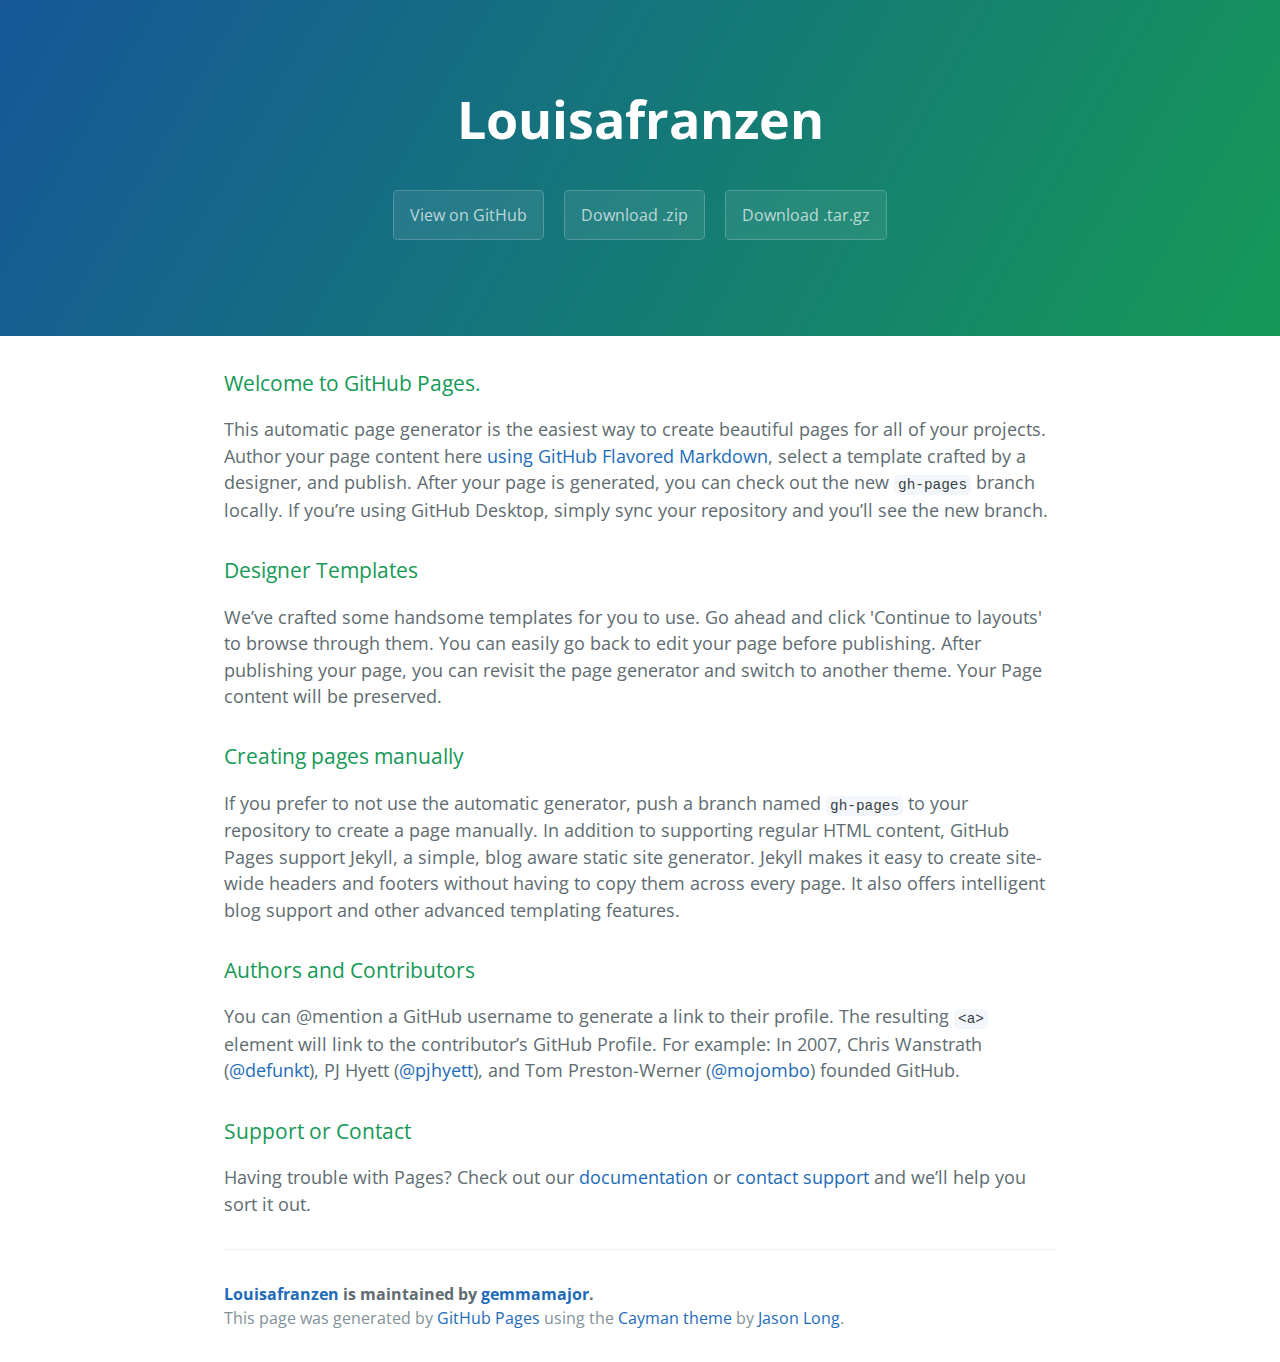
==== commit 7103a188: "Create gh-pages branch via GitHub" ====
--- a/index.html
+++ b/index.html
@@ -1,236 +1,57 @@
-<!DOCTYPE HTML>
-<!--
-	Prologue by HTML5 UP
-	html5up.net | @n33co
-	Free for personal and commercial use under the CCA 3.0 license (html5up.net/license)
--->
-<html>
-	<head>
-		<title>Permanent makeup by Louisa Franzen micro-pigmentation specialist</title>
-        <meta name="description" content="Welcome to Permanent makeup by Louisa Franzen. Louisa is a qualified micro-pigmentation specialist who now offers permanent makeup and wedding makeup." />
-        <meta name="keywords" content="Permanent makeup, semi permanent makeup, makeup tatooing, eyebrows, eyeliner, wedding makeup, Dorset" />
-        <meta property="og:type" content="website" />
-        <meta property="og:title" content="Permanent Makeup by Louisa Franzen" />
-        <meta property="og:url" content="http://www.permanentmakeupbylouisafranzen.co.uk" /		
-		
-		<meta charset="utf-8" />
-		<meta name="viewport" content="width=device-width, initial-scale=1" />
-		<!--[if lte IE 8]><script src="assets/js/ie/html5shiv.js"></script><![endif]-->
-		<link rel="stylesheet" href="assets/css/main.css" />
-		<!--[if lte IE 8]><link rel="stylesheet" href="assets/css/ie8.css" /><![endif]-->
-		<!--[if lte IE 9]><link rel="stylesheet" href="assets/css/ie9.css" /><![endif]-->
-	</head>
-	<body>
+<!DOCTYPE html>
+<html lang="en-us">
+  <head>
+    <meta charset="UTF-8">
+    <title>Louisafranzen by gemmamajor</title>
+    <meta name="viewport" content="width=device-width, initial-scale=1">
+    <link rel="stylesheet" type="text/css" href="stylesheets/normalize.css" media="screen">
+    <link href='https://fonts.googleapis.com/css?family=Open+Sans:400,700' rel='stylesheet' type='text/css'>
+    <link rel="stylesheet" type="text/css" href="stylesheets/stylesheet.css" media="screen">
+    <link rel="stylesheet" type="text/css" href="stylesheets/github-light.css" media="screen">
+  </head>
+  <body>
+    <section class="page-header">
+      <h1 class="project-name">Louisafranzen</h1>
+      <h2 class="project-tagline"></h2>
+      <a href="https://github.com/gemmamajor/louisafranzen" class="btn">View on GitHub</a>
+      <a href="https://github.com/gemmamajor/louisafranzen/zipball/master" class="btn">Download .zip</a>
+      <a href="https://github.com/gemmamajor/louisafranzen/tarball/master" class="btn">Download .tar.gz</a>
+    </section>
 
-		<!-- Header -->
-			<div id="header">
+    <section class="main-content">
+      <h3>
+<a id="welcome-to-github-pages" class="anchor" href="#welcome-to-github-pages" aria-hidden="true"><span aria-hidden="true" class="octicon octicon-link"></span></a>Welcome to GitHub Pages.</h3>
 
-				<div class="top">
+<p>This automatic page generator is the easiest way to create beautiful pages for all of your projects. Author your page content here <a href="https://guides.github.com/features/mastering-markdown/">using GitHub Flavored Markdown</a>, select a template crafted by a designer, and publish. After your page is generated, you can check out the new <code>gh-pages</code> branch locally. If you’re using GitHub Desktop, simply sync your repository and you’ll see the new branch.</p>
 
-					<!-- Logo -->
-						<div id="logo">
-							<!-- <img src="images/logo.png" alt="" /> -->
-							<span class="image avatar48"><img src="images/logo.png" alt="" /></span>
-							<h1 id="title">Louisa Franzen</h1>
-							<p>Permanent Makeup</p>
-						</div>
+<h3>
+<a id="designer-templates" class="anchor" href="#designer-templates" aria-hidden="true"><span aria-hidden="true" class="octicon octicon-link"></span></a>Designer Templates</h3>
 
-					<!-- Nav -->
-						<nav id="nav">
-							<!--
+<p>We’ve crafted some handsome templates for you to use. Go ahead and click 'Continue to layouts' to browse through them. You can easily go back to edit your page before publishing. After publishing your page, you can revisit the page generator and switch to another theme. Your Page content will be preserved.</p>
 
-								Prologue's nav expects links in one of two formats:
+<h3>
+<a id="creating-pages-manually" class="anchor" href="#creating-pages-manually" aria-hidden="true"><span aria-hidden="true" class="octicon octicon-link"></span></a>Creating pages manually</h3>
 
-								1. Hash link (scrolls to a different section within the page)
+<p>If you prefer to not use the automatic generator, push a branch named <code>gh-pages</code> to your repository to create a page manually. In addition to supporting regular HTML content, GitHub Pages support Jekyll, a simple, blog aware static site generator. Jekyll makes it easy to create site-wide headers and footers without having to copy them across every page. It also offers intelligent blog support and other advanced templating features.</p>
 
-								   <li><a href="#foobar" id="foobar-link" class="icon fa-whatever-icon-you-want skel-layers-ignoreHref"><span class="label">Foobar</span></a></li>
+<h3>
+<a id="authors-and-contributors" class="anchor" href="#authors-and-contributors" aria-hidden="true"><span aria-hidden="true" class="octicon octicon-link"></span></a>Authors and Contributors</h3>
 
-								2. Standard link (sends the user to another page/site)
+<p>You can @mention a GitHub username to generate a link to their profile. The resulting <code>&lt;a&gt;</code> element will link to the contributor’s GitHub Profile. For example: In 2007, Chris Wanstrath (<a href="https://github.com/defunkt" class="user-mention">@defunkt</a>), PJ Hyett (<a href="https://github.com/pjhyett" class="user-mention">@pjhyett</a>), and Tom Preston-Werner (<a href="https://github.com/mojombo" class="user-mention">@mojombo</a>) founded GitHub.</p>
 
-								   <li><a href="http://foobar.tld" id="foobar-link" class="icon fa-whatever-icon-you-want"><span class="label">Foobar</span></a></li>
+<h3>
+<a id="support-or-contact" class="anchor" href="#support-or-contact" aria-hidden="true"><span aria-hidden="true" class="octicon octicon-link"></span></a>Support or Contact</h3>
 
-							-->
-							<ul>
-								<li><a href="#about" id="about-link" class="skel-layers-ignoreHref"><span class="icon fa-user">About Me</span></a></li>
-								<li><a href="#portfolio" id="portfolio-link" class="skel-layers-ignoreHref"><span class="icon fa-th">Portfolio</span></a></li>
-								<li><a href="#faqs" id="faqs-link" class="skel-layers-ignoreHref"><span class="icon fa-question-circle-o">FAQs</span></a></li>
-								<li><a href="#prices" id="prices-link" class="skel-layers-ignoreHref"><span class="icon fa-gbp">Prices</span></a></li>
-								<li><a href="#wedding" id="wedding-link" class="skel-layers-ignoreHref"><span class="icon fa-heart">Wedding Makeup</span></a></li>
-								<li><a href="#testimonials" id="testimonials-link" class="skel-layers-ignoreHref"><span class="icon fa-bullhorn">Testimonials</span></a></li>
-								<!--
-								<li><a href="#contact" id="contact-link" class="skel-layers-ignoreHref"><span class="icon fa-envelope">Contact</span></a></li>						
-								<li><a href="#top" id="top-link" class="skel-layers-ignoreHref"><span class="icon fa-home">Home</span></a></li>	
-								-->
-							</ul>
-						</nav>
+<p>Having trouble with Pages? Check out our <a href="https://help.github.com/pages">documentation</a> or <a href="https://github.com/contact">contact support</a> and we’ll help you sort it out.</p>
 
-				</div>
+      <footer class="site-footer">
+        <span class="site-footer-owner"><a href="https://github.com/gemmamajor/louisafranzen">Louisafranzen</a> is maintained by <a href="https://github.com/gemmamajor">gemmamajor</a>.</span>
 
-				<div class="bottom">
+        <span class="site-footer-credits">This page was generated by <a href="https://pages.github.com">GitHub Pages</a> using the <a href="https://github.com/jasonlong/cayman-theme">Cayman theme</a> by <a href="https://twitter.com/jasonlong">Jason Long</a>.</span>
+      </footer>
 
-					<!-- Social Icons -->
-						<ul class="icons">
-							<li><a href="#" class="icon fa-twitter"><span class="label">Twitter</span></a></li>
-							<li><a href="#" class="icon fa-facebook"><span class="label">Facebook</span></a></li>
-							<li><a href="#" class="icon fa-github"><span class="label">Github</span></a></li>
-							<li><a href="#" class="icon fa-dribbble"><span class="label">Dribbble</span></a></li>
-							<li><a href="#" class="icon fa-envelope"><span class="label">Email</span></a></li>
-						</ul>
+    </section>
 
-				</div>
-
-			</div>
-
-		<!-- Main -->
-			<div id="main">
-
-				<!-- Intro -->
-					<section id="top" class="one dark cover">
-						<div class="container">
-
-							<header>
-								<h2 class="alt">Permanent Makeup by Louisa Franzen</h2>
-								<p>Intro text intro text intro text<br />
-								intro text intro text intro text</p>
-							</header>
-
-							<footer>
-								<a href="#portfolio" class="button scrolly">Portfolio</a>
-							</footer>
-
-						</div>
-					</section>
-
-				<!-- Portfolio -->
-					<section id="portfolio" class="two">
-						<div class="container">
-
-							<header>
-								<h2>Portfolio</h2>
-							</header>
-
-							<p>Vitae natoque dictum etiam semper magnis enim feugiat convallis convallis
-							egestas rhoncus ridiculus in quis risus amet curabitur tempor orci penatibus.
-							Tellus erat mauris ipsum fermentum etiam vivamus eget. Nunc nibh morbi quis
-							fusce hendrerit lacus ridiculus.</p>
-
-							<div class="row">
-								<div class="4u 12u$(mobile)">
-									<article class="item">
-										<a href="#" class="image fit"><img src="images/pic02.jpg" alt="" /></a>
-										<header>
-											<h3>Ipsum Feugiat</h3>
-										</header>
-									</article>
-									<article class="item">
-										<a href="#" class="image fit"><img src="images/pic03.jpg" alt="" /></a>
-										<header>
-											<h3>Rhoncus Semper</h3>
-										</header>
-									</article>
-								</div>
-								<div class="4u 12u$(mobile)">
-									<article class="item">
-										<a href="#" class="image fit"><img src="images/pic04.jpg" alt="" /></a>
-										<header>
-											<h3>Magna Nullam</h3>
-										</header>
-									</article>
-									<article class="item">
-										<a href="#" class="image fit"><img src="images/pic05.jpg" alt="" /></a>
-										<header>
-											<h3>Natoque Vitae</h3>
-										</header>
-									</article>
-								</div>
-								<div class="4u$ 12u$(mobile)">
-									<article class="item">
-										<a href="#" class="image fit"><img src="images/pic06.jpg" alt="" /></a>
-										<header>
-											<h3>Dolor Penatibus</h3>
-										</header>
-									</article>
-									<article class="item">
-										<a href="#" class="image fit"><img src="images/pic07.jpg" alt="" /></a>
-										<header>
-											<h3>Orci Convallis</h3>
-										</header>
-									</article>
-								</div>
-							</div>
-
-						</div>
-					</section>
-
-				<!-- About Me -->
-					<section id="about" class="three">
-						<div class="container">
-
-							<header>
-								<h2>About Me</h2>
-							</header>
-
-							<a href="#" class="image featured"><img src="images/pic08.jpg" alt="" /></a>
-
-							<p>Tincidunt eu elit diam magnis pretium accumsan etiam id urna. Ridiculus
-							ultricies curae quis et rhoncus velit. Lobortis elementum aliquet nec vitae
-							laoreet eget cubilia quam non etiam odio tincidunt montes. Elementum sem
-							parturient nulla quam placerat viverra mauris non cum elit tempus ullamcorper
-							dolor. Libero rutrum ut lacinia donec curae mus vel quisque sociis nec
-							ornare iaculis.</p>
-
-						</div>
-					</section>
-
-				<!-- Contact -->
-					<section id="contact" class="four">
-						<div class="container">
-
-							<header>
-								<h2>Contact</h2>
-							</header>
-
-							<p>Elementum sem parturient nulla quam placerat viverra
-							mauris non cum elit tempus ullamcorper dolor. Libero rutrum ut lacinia
-							donec curae mus. Eleifend id porttitor ac ultricies lobortis sem nunc
-							orci ridiculus faucibus a consectetur. Porttitor curae mauris urna mi dolor.</p>
-
-							<form method="post" action="#">
-								<div class="row">
-									<div class="6u 12u$(mobile)"><input type="text" name="name" placeholder="Name" /></div>
-									<div class="6u$ 12u$(mobile)"><input type="text" name="email" placeholder="Email" /></div>
-									<div class="12u$">
-										<textarea name="message" placeholder="Message"></textarea>
-									</div>
-									<div class="12u$">
-										<input type="submit" value="Send Message" />
-									</div>
-								</div>
-							</form>
-
-						</div>
-					</section>
-
-			</div>
-
-		<!-- Footer -->
-			<div id="footer">
-
-				<!-- Copyright -->
-					<ul class="copyright">
-						<li>&copy; Untitled. All rights reserved.</li><li>Design: <a href="http://html5up.net">HTML5 UP</a></li>
-					</ul>
-
-			</div>
-
-		<!-- Scripts -->
-			<script src="assets/js/jquery.min.js"></script>
-			<script src="assets/js/jquery.scrolly.min.js"></script>
-			<script src="assets/js/jquery.scrollzer.min.js"></script>
-			<script src="assets/js/skel.min.js"></script>
-			<script src="assets/js/util.js"></script>
-			<!--[if lte IE 8]><script src="assets/js/ie/respond.min.js"></script><![endif]-->
-			<script src="assets/js/main.js"></script>
-
-	</body>
-</html>+  
+  </body>
+</html>
--- a/stylesheets/stylesheet.css
+++ b/stylesheets/stylesheet.css
@@ -0,0 +1,245 @@
+* {
+  box-sizing: border-box; }
+
+body {
+  padding: 0;
+  margin: 0;
+  font-family: "Open Sans", "Helvetica Neue", Helvetica, Arial, sans-serif;
+  font-size: 16px;
+  line-height: 1.5;
+  color: #606c71; }
+
+a {
+  color: #1e6bb8;
+  text-decoration: none; }
+  a:hover {
+    text-decoration: underline; }
+
+.btn {
+  display: inline-block;
+  margin-bottom: 1rem;
+  color: rgba(255, 255, 255, 0.7);
+  background-color: rgba(255, 255, 255, 0.08);
+  border-color: rgba(255, 255, 255, 0.2);
+  border-style: solid;
+  border-width: 1px;
+  border-radius: 0.3rem;
+  transition: color 0.2s, background-color 0.2s, border-color 0.2s; }
+  .btn + .btn {
+    margin-left: 1rem; }
+
+.btn:hover {
+  color: rgba(255, 255, 255, 0.8);
+  text-decoration: none;
+  background-color: rgba(255, 255, 255, 0.2);
+  border-color: rgba(255, 255, 255, 0.3); }
+
+@media screen and (min-width: 64em) {
+  .btn {
+    padding: 0.75rem 1rem; } }
+
+@media screen and (min-width: 42em) and (max-width: 64em) {
+  .btn {
+    padding: 0.6rem 0.9rem;
+    font-size: 0.9rem; } }
+
+@media screen and (max-width: 42em) {
+  .btn {
+    display: block;
+    width: 100%;
+    padding: 0.75rem;
+    font-size: 0.9rem; }
+    .btn + .btn {
+      margin-top: 1rem;
+      margin-left: 0; } }
+
+.page-header {
+  color: #fff;
+  text-align: center;
+  background-color: #159957;
+  background-image: linear-gradient(120deg, #155799, #159957); }
+
+@media screen and (min-width: 64em) {
+  .page-header {
+    padding: 5rem 6rem; } }
+
+@media screen and (min-width: 42em) and (max-width: 64em) {
+  .page-header {
+    padding: 3rem 4rem; } }
+
+@media screen and (max-width: 42em) {
+  .page-header {
+    padding: 2rem 1rem; } }
+
+.project-name {
+  margin-top: 0;
+  margin-bottom: 0.1rem; }
+
+@media screen and (min-width: 64em) {
+  .project-name {
+    font-size: 3.25rem; } }
+
+@media screen and (min-width: 42em) and (max-width: 64em) {
+  .project-name {
+    font-size: 2.25rem; } }
+
+@media screen and (max-width: 42em) {
+  .project-name {
+    font-size: 1.75rem; } }
+
+.project-tagline {
+  margin-bottom: 2rem;
+  font-weight: normal;
+  opacity: 0.7; }
+
+@media screen and (min-width: 64em) {
+  .project-tagline {
+    font-size: 1.25rem; } }
+
+@media screen and (min-width: 42em) and (max-width: 64em) {
+  .project-tagline {
+    font-size: 1.15rem; } }
+
+@media screen and (max-width: 42em) {
+  .project-tagline {
+    font-size: 1rem; } }
+
+.main-content :first-child {
+  margin-top: 0; }
+.main-content img {
+  max-width: 100%; }
+.main-content h1, .main-content h2, .main-content h3, .main-content h4, .main-content h5, .main-content h6 {
+  margin-top: 2rem;
+  margin-bottom: 1rem;
+  font-weight: normal;
+  color: #159957; }
+.main-content p {
+  margin-bottom: 1em; }
+.main-content code {
+  padding: 2px 4px;
+  font-family: Consolas, "Liberation Mono", Menlo, Courier, monospace;
+  font-size: 0.9rem;
+  color: #383e41;
+  background-color: #f3f6fa;
+  border-radius: 0.3rem; }
+.main-content pre {
+  padding: 0.8rem;
+  margin-top: 0;
+  margin-bottom: 1rem;
+  font: 1rem Consolas, "Liberation Mono", Menlo, Courier, monospace;
+  color: #567482;
+  word-wrap: normal;
+  background-color: #f3f6fa;
+  border: solid 1px #dce6f0;
+  border-radius: 0.3rem; }
+  .main-content pre > code {
+    padding: 0;
+    margin: 0;
+    font-size: 0.9rem;
+    color: #567482;
+    word-break: normal;
+    white-space: pre;
+    background: transparent;
+    border: 0; }
+.main-content .highlight {
+  margin-bottom: 1rem; }
+  .main-content .highlight pre {
+    margin-bottom: 0;
+    word-break: normal; }
+.main-content .highlight pre, .main-content pre {
+  padding: 0.8rem;
+  overflow: auto;
+  font-size: 0.9rem;
+  line-height: 1.45;
+  border-radius: 0.3rem; }
+.main-content pre code, .main-content pre tt {
+  display: inline;
+  max-width: initial;
+  padding: 0;
+  margin: 0;
+  overflow: initial;
+  line-height: inherit;
+  word-wrap: normal;
+  background-color: transparent;
+  border: 0; }
+  .main-content pre code:before, .main-content pre code:after, .main-content pre tt:before, .main-content pre tt:after {
+    content: normal; }
+.main-content ul, .main-content ol {
+  margin-top: 0; }
+.main-content blockquote {
+  padding: 0 1rem;
+  margin-left: 0;
+  color: #819198;
+  border-left: 0.3rem solid #dce6f0; }
+  .main-content blockquote > :first-child {
+    margin-top: 0; }
+  .main-content blockquote > :last-child {
+    margin-bottom: 0; }
+.main-content table {
+  display: block;
+  width: 100%;
+  overflow: auto;
+  word-break: normal;
+  word-break: keep-all; }
+  .main-content table th {
+    font-weight: bold; }
+  .main-content table th, .main-content table td {
+    padding: 0.5rem 1rem;
+    border: 1px solid #e9ebec; }
+.main-content dl {
+  padding: 0; }
+  .main-content dl dt {
+    padding: 0;
+    margin-top: 1rem;
+    font-size: 1rem;
+    font-weight: bold; }
+  .main-content dl dd {
+    padding: 0;
+    margin-bottom: 1rem; }
+.main-content hr {
+  height: 2px;
+  padding: 0;
+  margin: 1rem 0;
+  background-color: #eff0f1;
+  border: 0; }
+
+@media screen and (min-width: 64em) {
+  .main-content {
+    max-width: 64rem;
+    padding: 2rem 6rem;
+    margin: 0 auto;
+    font-size: 1.1rem; } }
+
+@media screen and (min-width: 42em) and (max-width: 64em) {
+  .main-content {
+    padding: 2rem 4rem;
+    font-size: 1.1rem; } }
+
+@media screen and (max-width: 42em) {
+  .main-content {
+    padding: 2rem 1rem;
+    font-size: 1rem; } }
+
+.site-footer {
+  padding-top: 2rem;
+  margin-top: 2rem;
+  border-top: solid 1px #eff0f1; }
+
+.site-footer-owner {
+  display: block;
+  font-weight: bold; }
+
+.site-footer-credits {
+  color: #819198; }
+
+@media screen and (min-width: 64em) {
+  .site-footer {
+    font-size: 1rem; } }
+
+@media screen and (min-width: 42em) and (max-width: 64em) {
+  .site-footer {
+    font-size: 1rem; } }
+
+@media screen and (max-width: 42em) {
+  .site-footer {
+    font-size: 0.9rem; } }
--- a/stylesheets/github-light.css
+++ b/stylesheets/github-light.css
@@ -0,0 +1,124 @@
+/*
+The MIT License (MIT)
+
+Copyright (c) 2016 GitHub, Inc.
+
+Permission is hereby granted, free of charge, to any person obtaining a copy
+of this software and associated documentation files (the "Software"), to deal
+in the Software without restriction, including without limitation the rights
+to use, copy, modify, merge, publish, distribute, sublicense, and/or sell
+copies of the Software, and to permit persons to whom the Software is
+furnished to do so, subject to the following conditions:
+
+The above copyright notice and this permission notice shall be included in all
+copies or substantial portions of the Software.
+
+THE SOFTWARE IS PROVIDED "AS IS", WITHOUT WARRANTY OF ANY KIND, EXPRESS OR
+IMPLIED, INCLUDING BUT NOT LIMITED TO THE WARRANTIES OF MERCHANTABILITY,
+FITNESS FOR A PARTICULAR PURPOSE AND NONINFRINGEMENT. IN NO EVENT SHALL THE
+AUTHORS OR COPYRIGHT HOLDERS BE LIABLE FOR ANY CLAIM, DAMAGES OR OTHER
+LIABILITY, WHETHER IN AN ACTION OF CONTRACT, TORT OR OTHERWISE, ARISING FROM,
+OUT OF OR IN CONNECTION WITH THE SOFTWARE OR THE USE OR OTHER DEALINGS IN THE
+SOFTWARE.
+
+*/
+
+.pl-c /* comment */ {
+  color: #969896;
+}
+
+.pl-c1 /* constant, variable.other.constant, support, meta.property-name, support.constant, support.variable, meta.module-reference, markup.raw, meta.diff.header */,
+.pl-s .pl-v /* string variable */ {
+  color: #0086b3;
+}
+
+.pl-e /* entity */,
+.pl-en /* entity.name */ {
+  color: #795da3;
+}
+
+.pl-smi /* variable.parameter.function, storage.modifier.package, storage.modifier.import, storage.type.java, variable.other */,
+.pl-s .pl-s1 /* string source */ {
+  color: #333;
+}
+
+.pl-ent /* entity.name.tag */ {
+  color: #63a35c;
+}
+
+.pl-k /* keyword, storage, storage.type */ {
+  color: #a71d5d;
+}
+
+.pl-s /* string */,
+.pl-pds /* punctuation.definition.string, string.regexp.character-class */,
+.pl-s .pl-pse .pl-s1 /* string punctuation.section.embedded source */,
+.pl-sr /* string.regexp */,
+.pl-sr .pl-cce /* string.regexp constant.character.escape */,
+.pl-sr .pl-sre /* string.regexp source.ruby.embedded */,
+.pl-sr .pl-sra /* string.regexp string.regexp.arbitrary-repitition */ {
+  color: #183691;
+}
+
+.pl-v /* variable */ {
+  color: #ed6a43;
+}
+
+.pl-id /* invalid.deprecated */ {
+  color: #b52a1d;
+}
+
+.pl-ii /* invalid.illegal */ {
+  color: #f8f8f8;
+  background-color: #b52a1d;
+}
+
+.pl-sr .pl-cce /* string.regexp constant.character.escape */ {
+  font-weight: bold;
+  color: #63a35c;
+}
+
+.pl-ml /* markup.list */ {
+  color: #693a17;
+}
+
+.pl-mh /* markup.heading */,
+.pl-mh .pl-en /* markup.heading entity.name */,
+.pl-ms /* meta.separator */ {
+  font-weight: bold;
+  color: #1d3e81;
+}
+
+.pl-mq /* markup.quote */ {
+  color: #008080;
+}
+
+.pl-mi /* markup.italic */ {
+  font-style: italic;
+  color: #333;
+}
+
+.pl-mb /* markup.bold */ {
+  font-weight: bold;
+  color: #333;
+}
+
+.pl-md /* markup.deleted, meta.diff.header.from-file */ {
+  color: #bd2c00;
+  background-color: #ffecec;
+}
+
+.pl-mi1 /* markup.inserted, meta.diff.header.to-file */ {
+  color: #55a532;
+  background-color: #eaffea;
+}
+
+.pl-mdr /* meta.diff.range */ {
+  font-weight: bold;
+  color: #795da3;
+}
+
+.pl-mo /* meta.output */ {
+  color: #1d3e81;
+}
+
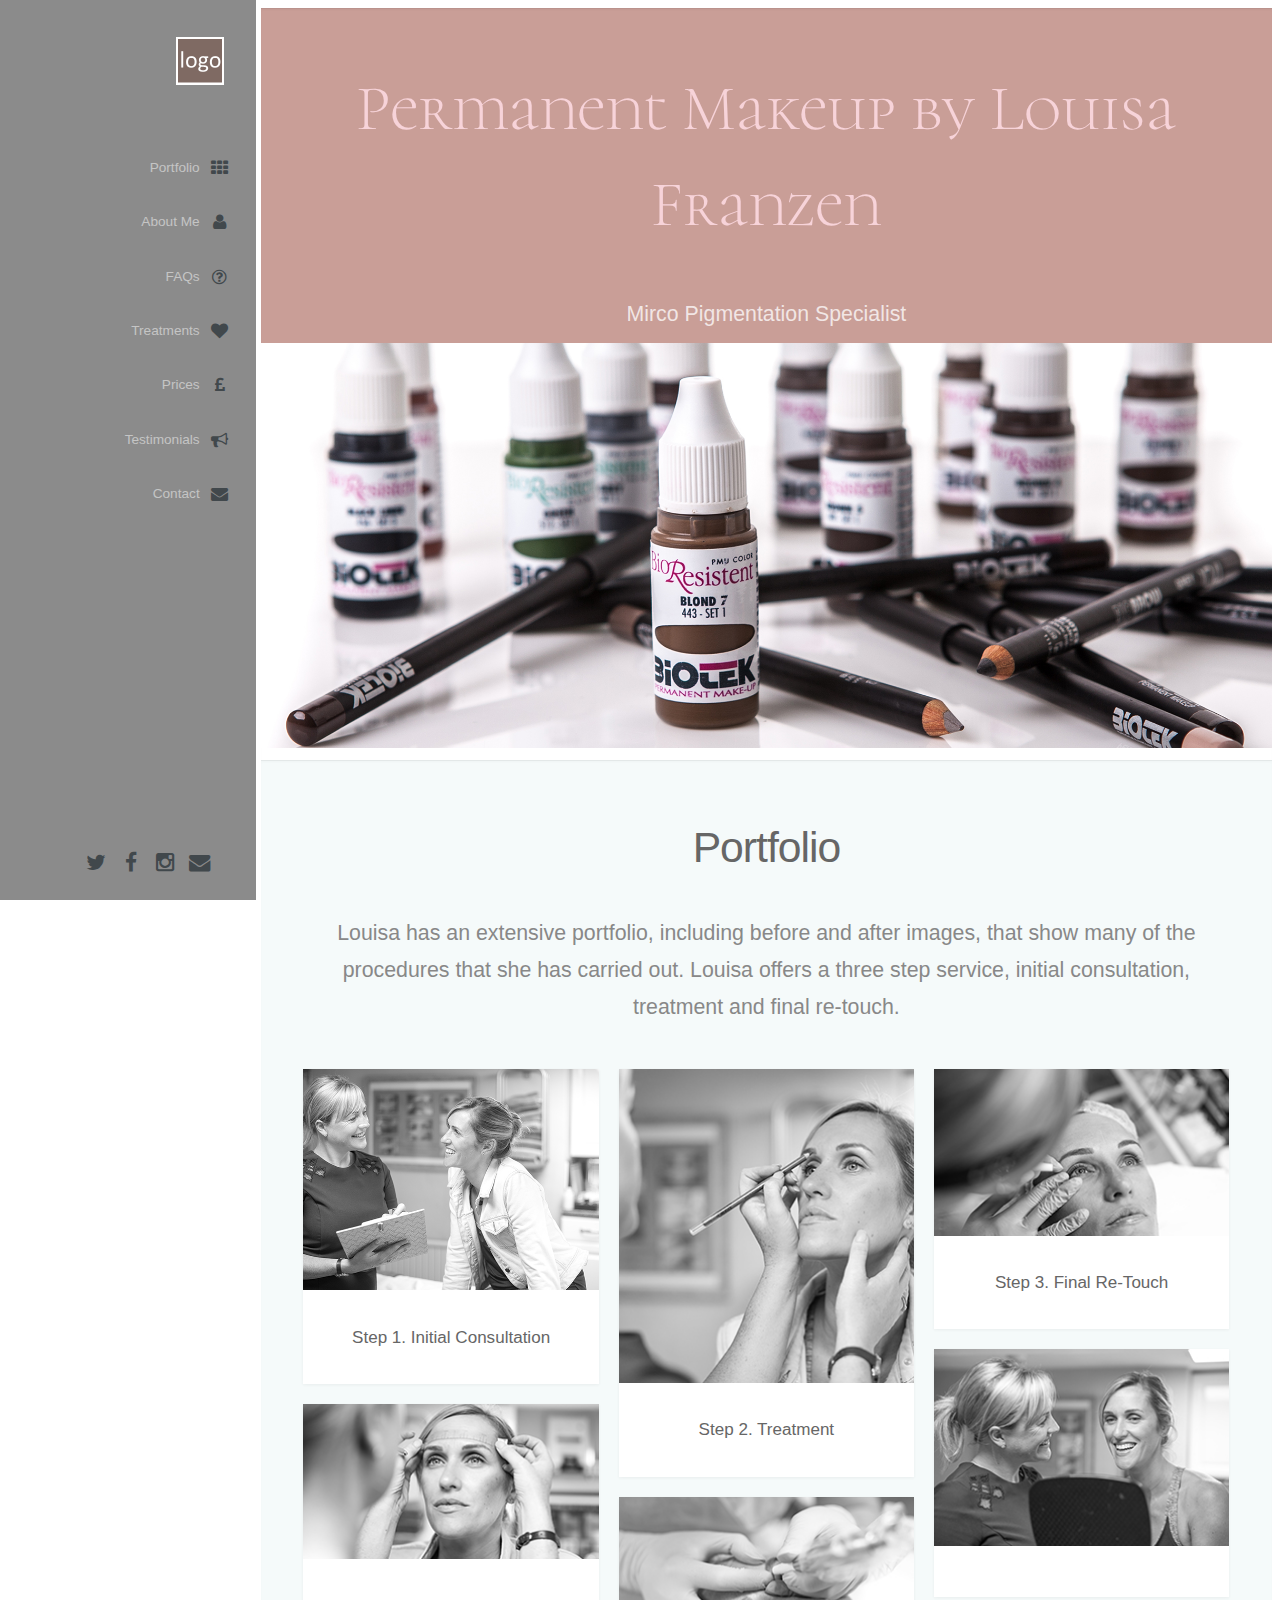
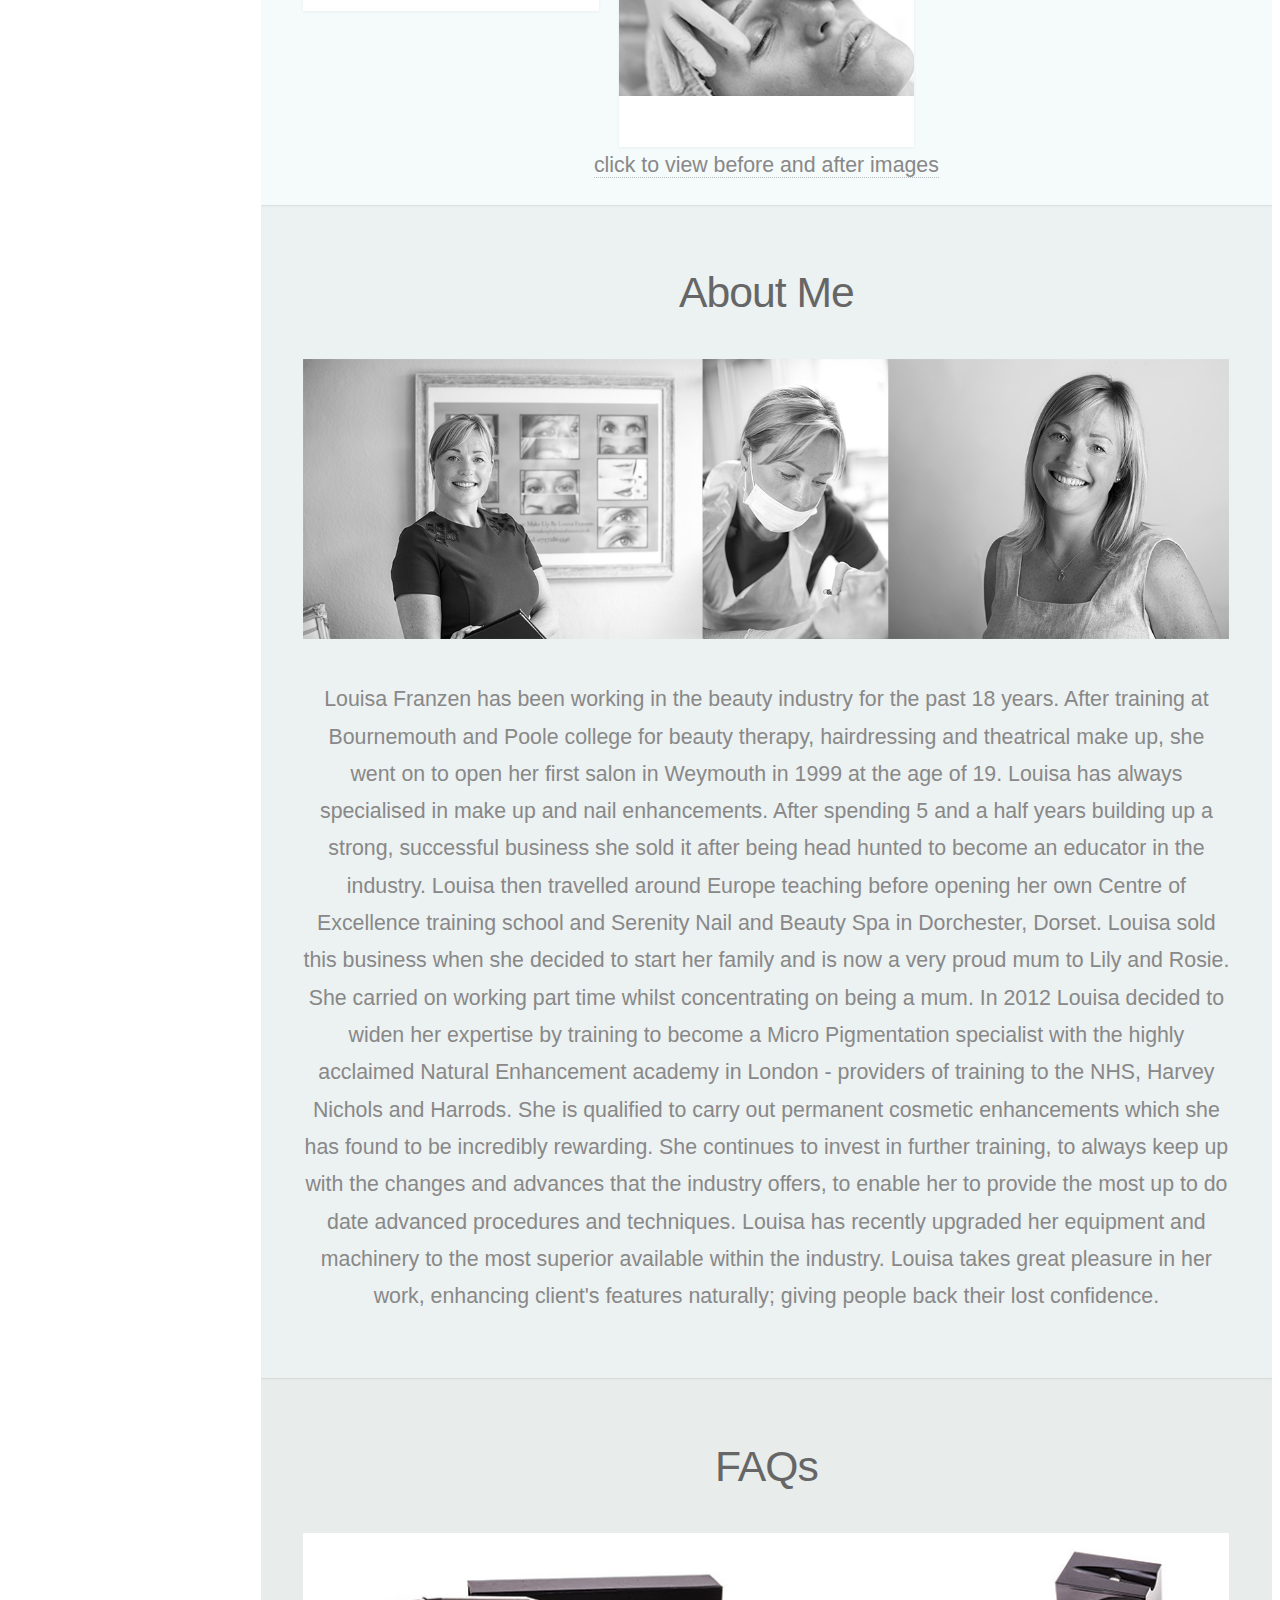
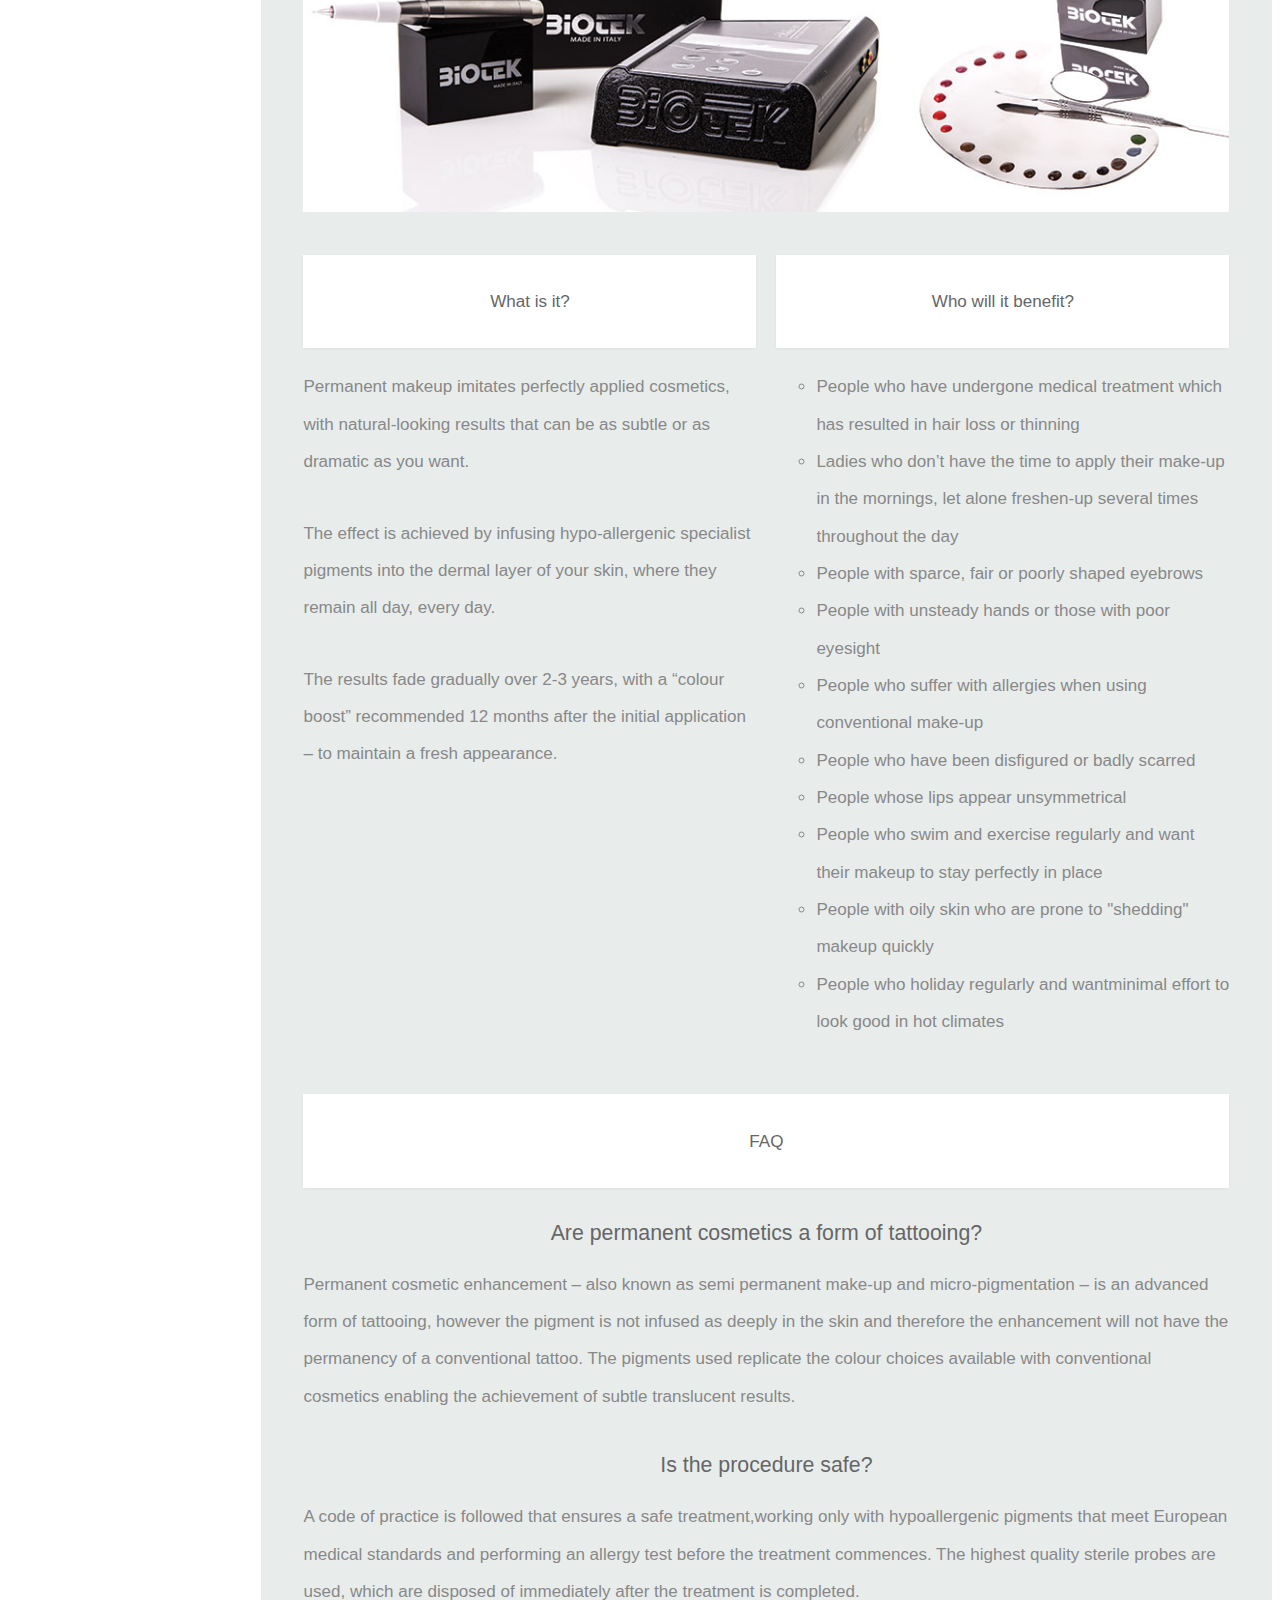
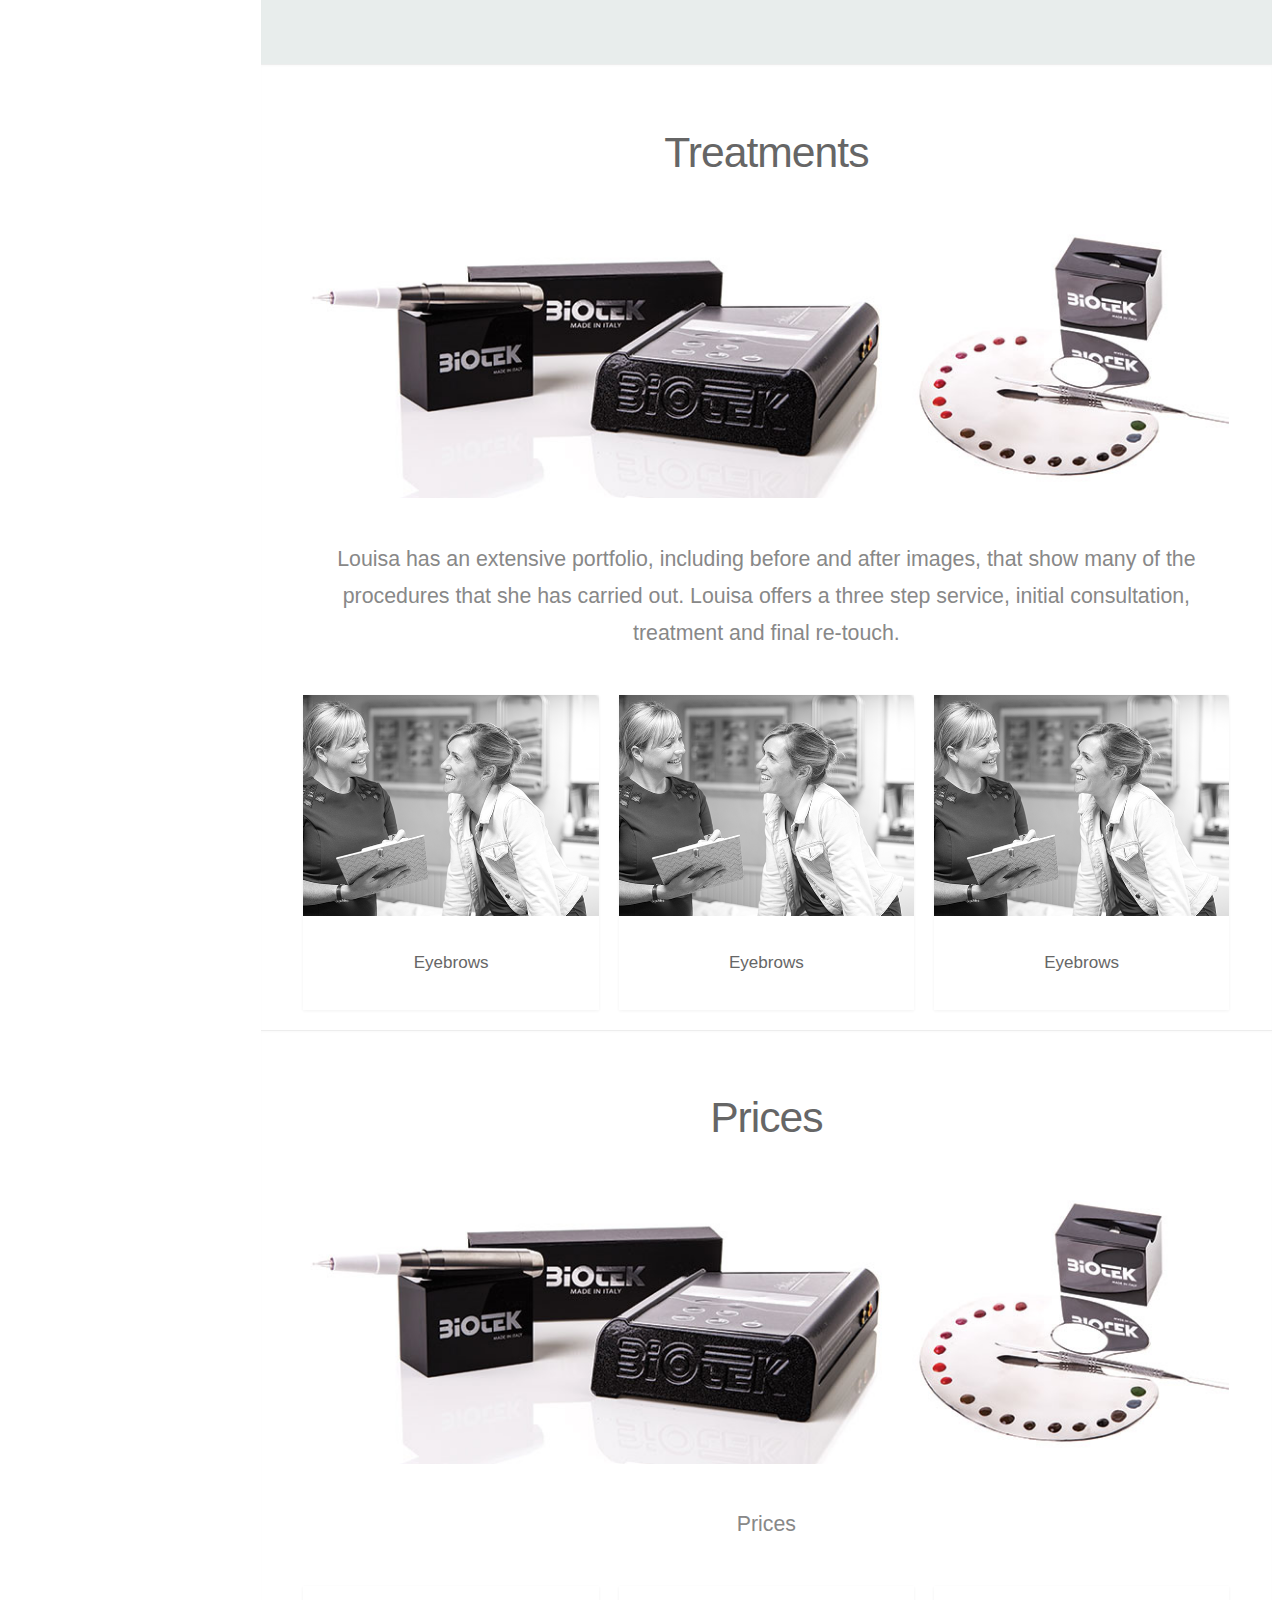
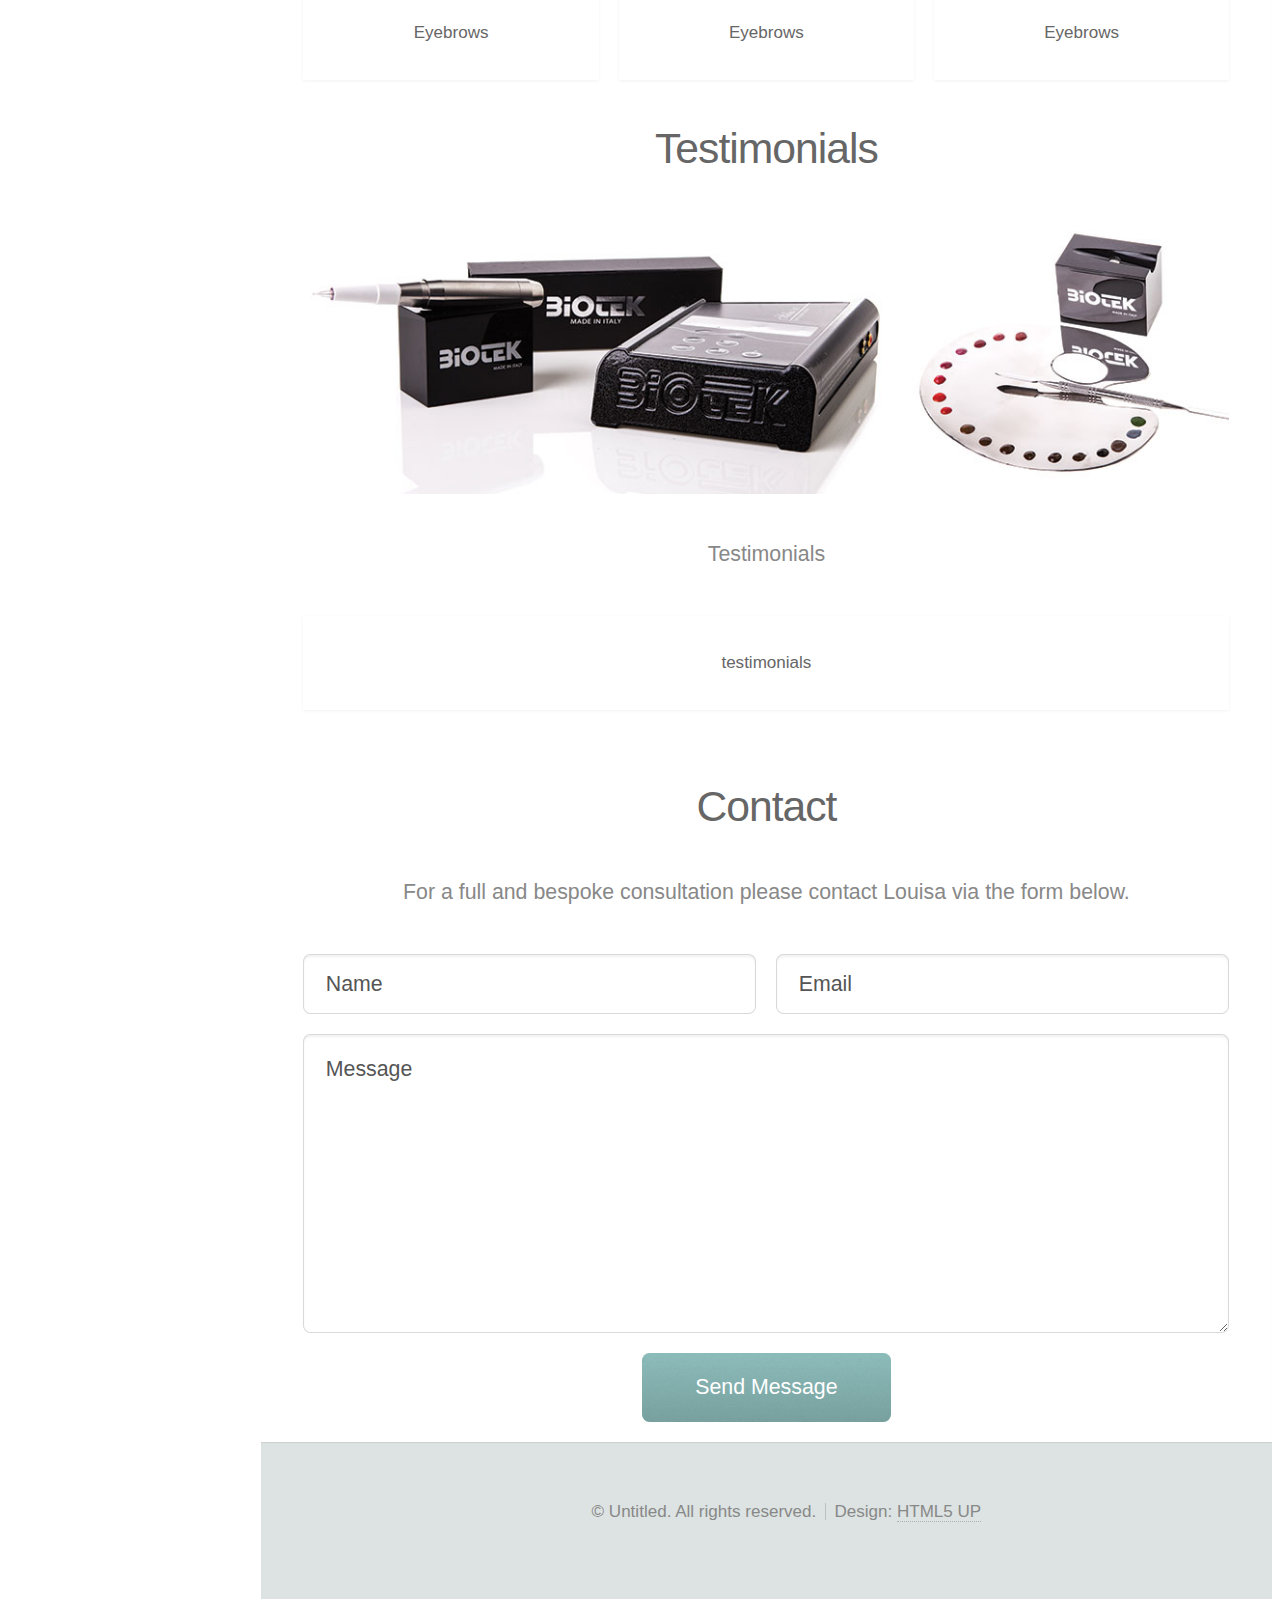
==== commit f4ab42dc: "additional page sections" ====
--- a/index.html
+++ b/index.html
@@ -1,57 +1,426 @@
-<!DOCTYPE html>
-<html lang="en-us">
-  <head>
-    <meta charset="UTF-8">
-    <title>Louisafranzen by gemmamajor</title>
-    <meta name="viewport" content="width=device-width, initial-scale=1">
-    <link rel="stylesheet" type="text/css" href="stylesheets/normalize.css" media="screen">
-    <link href='https://fonts.googleapis.com/css?family=Open+Sans:400,700' rel='stylesheet' type='text/css'>
-    <link rel="stylesheet" type="text/css" href="stylesheets/stylesheet.css" media="screen">
-    <link rel="stylesheet" type="text/css" href="stylesheets/github-light.css" media="screen">
-  </head>
-  <body>
-    <section class="page-header">
-      <h1 class="project-name">Louisafranzen</h1>
-      <h2 class="project-tagline"></h2>
-      <a href="https://github.com/gemmamajor/louisafranzen" class="btn">View on GitHub</a>
-      <a href="https://github.com/gemmamajor/louisafranzen/zipball/master" class="btn">Download .zip</a>
-      <a href="https://github.com/gemmamajor/louisafranzen/tarball/master" class="btn">Download .tar.gz</a>
-    </section>
-
-    <section class="main-content">
-      <h3>
-<a id="welcome-to-github-pages" class="anchor" href="#welcome-to-github-pages" aria-hidden="true"><span aria-hidden="true" class="octicon octicon-link"></span></a>Welcome to GitHub Pages.</h3>
-
-<p>This automatic page generator is the easiest way to create beautiful pages for all of your projects. Author your page content here <a href="https://guides.github.com/features/mastering-markdown/">using GitHub Flavored Markdown</a>, select a template crafted by a designer, and publish. After your page is generated, you can check out the new <code>gh-pages</code> branch locally. If you’re using GitHub Desktop, simply sync your repository and you’ll see the new branch.</p>
-
-<h3>
-<a id="designer-templates" class="anchor" href="#designer-templates" aria-hidden="true"><span aria-hidden="true" class="octicon octicon-link"></span></a>Designer Templates</h3>
-
-<p>We’ve crafted some handsome templates for you to use. Go ahead and click 'Continue to layouts' to browse through them. You can easily go back to edit your page before publishing. After publishing your page, you can revisit the page generator and switch to another theme. Your Page content will be preserved.</p>
-
-<h3>
-<a id="creating-pages-manually" class="anchor" href="#creating-pages-manually" aria-hidden="true"><span aria-hidden="true" class="octicon octicon-link"></span></a>Creating pages manually</h3>
-
-<p>If you prefer to not use the automatic generator, push a branch named <code>gh-pages</code> to your repository to create a page manually. In addition to supporting regular HTML content, GitHub Pages support Jekyll, a simple, blog aware static site generator. Jekyll makes it easy to create site-wide headers and footers without having to copy them across every page. It also offers intelligent blog support and other advanced templating features.</p>
-
-<h3>
-<a id="authors-and-contributors" class="anchor" href="#authors-and-contributors" aria-hidden="true"><span aria-hidden="true" class="octicon octicon-link"></span></a>Authors and Contributors</h3>
-
-<p>You can @mention a GitHub username to generate a link to their profile. The resulting <code>&lt;a&gt;</code> element will link to the contributor’s GitHub Profile. For example: In 2007, Chris Wanstrath (<a href="https://github.com/defunkt" class="user-mention">@defunkt</a>), PJ Hyett (<a href="https://github.com/pjhyett" class="user-mention">@pjhyett</a>), and Tom Preston-Werner (<a href="https://github.com/mojombo" class="user-mention">@mojombo</a>) founded GitHub.</p>
-
-<h3>
-<a id="support-or-contact" class="anchor" href="#support-or-contact" aria-hidden="true"><span aria-hidden="true" class="octicon octicon-link"></span></a>Support or Contact</h3>
-
-<p>Having trouble with Pages? Check out our <a href="https://help.github.com/pages">documentation</a> or <a href="https://github.com/contact">contact support</a> and we’ll help you sort it out.</p>
-
-      <footer class="site-footer">
-        <span class="site-footer-owner"><a href="https://github.com/gemmamajor/louisafranzen">Louisafranzen</a> is maintained by <a href="https://github.com/gemmamajor">gemmamajor</a>.</span>
-
-        <span class="site-footer-credits">This page was generated by <a href="https://pages.github.com">GitHub Pages</a> using the <a href="https://github.com/jasonlong/cayman-theme">Cayman theme</a> by <a href="https://twitter.com/jasonlong">Jason Long</a>.</span>
-      </footer>
-
-    </section>
-
-  
-  </body>
-</html>
+<!DOCTYPE HTML>
+<!--
+	Prologue by HTML5 UP
+	html5up.net | @n33co
+	Free for personal and commercial use under the CCA 3.0 license (html5up.net/license)
+-->
+<html>
+	<head>
+		<title>Permanent makeup by Louisa Franzen micro-pigmentation specialist</title>
+        <meta name="description" content="Welcome to Permanent makeup by Louisa Franzen. Louisa is a qualified micro-pigmentation specialist who now offers permanent makeup and wedding makeup." />
+        <meta name="keywords" content="Permanent makeup, semi permanent makeup, makeup tatooing, eyebrows, eyeliner, wedding makeup, Dorset" />
+        <meta property="og:type" content="website" />
+        <meta property="og:title" content="Permanent Makeup by Louisa Franzen" />
+        <meta property="og:url" content="http://www.permanentmakeupbylouisafranzen.co.uk" /		
+		
+		<meta charset="utf-8" />
+		<meta name="viewport" content="width=device-width, initial-scale=1" />
+		<!--[if lte IE 8]><script src="assets/js/ie/html5shiv.js"></script><![endif]-->
+		<link rel="stylesheet" href="assets/css/main.css" />
+		<!--[if lte IE 8]><link rel="stylesheet" href="assets/css/ie8.css" /><![endif]-->
+		<!--[if lte IE 9]><link rel="stylesheet" href="assets/css/ie9.css" /><![endif]-->
+	</head>
+	<body>
+
+		<!-- Header -->
+			<div id="header">
+
+				<div class="top">
+
+					<!-- Logo -->
+						<div id="logo">
+							<!-- <img src="images/logo.png" alt="" /> -->
+							<span class="image avatar48"><img src="images/logo.png" alt="" /></span>
+						
+						</div>
+
+					<!-- Nav -->
+						<nav id="nav">
+							<!--
+
+								Prologue's nav expects links in one of two formats:
+
+								1. Hash link (scrolls to a different section within the page)
+
+								   <li><a href="#foobar" id="foobar-link" class="icon fa-whatever-icon-you-want skel-layers-ignoreHref"><span class="label">Foobar</span></a></li>
+
+								2. Standard link (sends the user to another page/site)
+
+								   <li><a href="http://foobar.tld" id="foobar-link" class="icon fa-whatever-icon-you-want"><span class="label">Foobar</span></a></li>
+
+							-->
+							<ul>
+								<li><a href="#portfolio" id="portfolio-link" class="skel-layers-ignoreHref"><span class="icon fa-th">Portfolio</span></a></li>
+								<li><a href="#about" id="about-link" class="skel-layers-ignoreHref"><span class="icon fa-user">About Me</span></a></li>
+								<li><a href="#faqs" id="faqs-link" class="skel-layers-ignoreHref"><span class="icon fa-question-circle-o">FAQs</span></a></li>
+								<li><a href="#treatments" id="treatments-link" class="skel-layers-ignoreHref"><span class="icon fa-heart">Treatments</span></a></li>
+								<li><a href="#prices" id="prices-link" class="skel-layers-ignoreHref"><span class="icon fa-gbp">Prices</span></a></li>
+								<li><a href="#testimonials" id="testimonials-link" class="skel-layers-ignoreHref"><span class="icon fa-bullhorn">Testimonials</span></a></li>								
+								<li><a href="#contact" id="contact-link" class="skel-layers-ignoreHref"><span class="icon fa-envelope">Contact</span></a></li>						
+								<!--
+								<li><a href="#top" id="top-link" class="skel-layers-ignoreHref"><span class="icon fa-home">Home</span></a></li>	
+								-->
+							</ul>
+						</nav>
+
+				</div>
+
+				<div class="bottom">
+
+					<!-- Social Icons -->
+						<ul class="icons">
+							<li><a href="#" class="icon fa-twitter"><span class="label">Twitter</span></a></li>
+							<li><a href="https://www.facebook.com/permanentmakeupbylouisafranzen" target="_blank" class="icon fa-facebook"><span class="label">Facebook</span></a></li>
+							<li><a href="#" class="icon fa-instagram"><span class="label">Instagram</span></a></li>							
+							<li><a href="mailto:louisafranzen@hotmail.com" class="icon fa-envelope"><span class="label">Email</span></a></li>
+						</ul>
+
+				</div>
+
+			</div>
+
+		<!-- Main -->
+			<div id="main">
+
+				<!-- Intro -->
+					<section id="top" class="one dark cover">
+						<div class="container-no-padding">
+
+							<header>
+								<h1 class="alt" style="font-family: 'Cormorant Unicase', serif;">Permanent Makeup by Louisa Franzen</h1>
+								<p>Mirco Pigmentation Specialist<br />
+								</p>
+							</header>
+
+								
+						</div>
+					</section>
+					
+					
+				<!-- Main image / carousel -->	
+				<section class="banner-image">
+					<div class="container no-padding">
+						<img src="images/banner.jpg" class="banner"/>
+					</div>		
+				</section>
+
+				<!-- Portfolio -->
+					<section id="portfolio" class="two">
+						<div class="container">
+
+							<header>
+								<h2>Portfolio</h2>
+							</header>
+
+							<p>Louisa has an extensive portfolio, including before and after images, that show many of the procedures that she 
+							has carried out. Louisa offers a three step service, initial consultation, treatment and final re-touch.</p>
+
+							<div class="row">
+								<div class="4u 12u$(mobile)">
+									<article class="item">
+										<a href="#" class="image fit"><img src="images/Louisa-Franzen-Micropigmentation-Specialist.jpg" alt="" /></a>
+										<header>
+											<h3>Step 1. Initial Consultation</h3>
+										</header>
+									</article>
+									<article class="item">
+										<a href="#" class="image fit"><img src="images/pic06.jpg" alt="" /></a>
+										<header>
+											<h3></h3>
+										</header>
+									</article>								
+									
+								</div>
+								<div class="4u 12u$(mobile)">
+									<article class="item">
+										<a href="#" class="image fit"><img src="images/Permanent-Makeup.jpg" alt="" /></a>
+										<header>
+											<h3>Step 2. Treatment</h3>
+										</header>
+									</article>
+									<article class="item">
+										<a href="#" class="image fit"><img src="images/pic03.jpg" alt="" /></a>
+										<header>
+											<h3></h3>
+										</header>
+									</article>
+								</div>
+								<div class="4u$ 12u$(mobile)">
+									<article class="item">
+										<a href="#" class="image fit"><img src="images/pic05.jpg" alt="" /></a>
+										<header>
+											<h3>Step 3. Final Re-Touch</h3>
+										</header>
+									</article>
+									<article class="item">
+										<a href="#" class="image fit"><img src="images/Semi-permanent-Makeup.jpg" alt="" /></a>
+										<header>
+											<h3></h3>
+										</header>
+									</article>
+								</div>
+							</div>
+							
+							<a href="portfolio.html">click to view before and after images</a>
+							
+
+						</div>
+					</section>
+
+				<!-- About Me -->
+					<section id="about" class="three">
+						<div class="container">
+
+							<header>
+								<h2>About Me</h2>
+							</header>
+
+							<a href="#" class="image featured"><img src="images/pic08.jpg" alt="" /></a>
+
+							<p>Louisa Franzen has been working in the beauty industry for the past 18 years.
+ 
+After training at Bournemouth and Poole college for beauty therapy, hairdressing and theatrical make up, she went on to open her first salon in Weymouth in 1999 at the age of 19.  Louisa has always specialised in make up and nail enhancements.  
+ 
+After spending 5 and a half years building up a strong, successful business she sold it after being head hunted to become an educator in the industry. Louisa then travelled around Europe teaching before opening her own Centre of Excellence training school and Serenity Nail and Beauty Spa in Dorchester, Dorset.  Louisa sold this business when she decided to start her family and is now a very proud mum to Lily and Rosie.  She carried on working part time whilst concentrating on being a mum.
+ 
+In 2012 Louisa decided to widen her expertise by training to become a Micro Pigmentation specialist with the highly acclaimed Natural Enhancement academy in London - providers of training to the NHS, Harvey Nichols and Harrods. She is  qualified to carry out permanent cosmetic enhancements which she has found to be incredibly rewarding. She continues to invest in further training, to  always keep up with the changes and advances that the industry offers, to enable her to provide the most up to do date advanced procedures and techniques. Louisa has recently upgraded her equipment and machinery to the most superior available within the industry.
+ 
+Louisa takes great pleasure in her work, enhancing client's features naturally; giving people back their lost confidence.</p>
+
+						</div>
+					</section>
+
+				<!-- FAQs -->
+					<section id="faqs" class="four">
+						<div class="container">
+
+							<header>
+								<h2>FAQs</h2>
+							</header>
+							
+							<a href="#" class="image featured"><img src="images/Biotec-Machine.jpg" alt="" /></a>
+
+							
+							
+							<div class="row">
+								<div class="6u 12u$(mobile)">
+									<article class="item">										
+										<header>
+											<h3>What is it?</h3>
+										</header>										
+									</article>		
+<p>Permanent makeup imitates perfectly applied cosmetics, with natural-looking results that can be as subtle or as dramatic as you want.</p>
+ 
+<p>The effect is achieved by infusing hypo-allergenic specialist pigments into the dermal layer of your skin, where they remain all day, every day.</p>
+ 
+<p>The results fade gradually over 2-3 years, with a “colour boost” recommended 12 months after the initial application – to maintain a fresh appearance.</p>														
+								</div>
+								<div class="6u 12u$(mobile)">
+									<article class="item">										
+										<header>
+											<h3>Who will it benefit?</h3>
+										</header>										
+									</article>
+<ul>
+									
+<li>People who have undergone medical treatment which has resulted in hair loss or thinning</li>
+ 
+<li>Ladies who don’t have the time to apply their make-up in the mornings, let alone freshen-up several times throughout the day</li>
+ 
+<li>People with sparce, fair or poorly shaped eyebrows</li>
+ 
+<li>People with unsteady hands or those with poor eyesight</li>
+ 
+<li>People who suffer with allergies when using conventional make-up</li>
+ 
+<li>People who have been disfigured or badly scarred</li>
+ 
+<li>People whose lips appear unsymmetrical</li>
+ 
+<li>People who swim and exercise regularly and want their makeup to stay perfectly in place</li>
+ 
+<li>People with oily skin who are prone to "shedding" makeup quickly</li>
+ 
+<li>People who holiday regularly and wantminimal effort to look good in hot climates</li>
+</ul>								
+								</div>
+							</div>	
+
+
+							<div class="row">
+								<div class="12u 12u$(mobile)">
+									<article class="item">										
+										<header>
+											<h3>FAQ</h3>
+										</header>										
+									</article>	
+<h4>Are permanent cosmetics a form of tattooing?</h4>
+<p>Permanent cosmetic enhancement – also known as semi permanent make-up and micro-pigmentation – is an advanced form of tattooing, however the pigment is not infused as deeply in the skin and therefore the enhancement will not have the permanency of a conventional tattoo.
+The pigments used replicate the colour choices available with conventional cosmetics enabling the achievement of subtle translucent results.</p>
+								
+								
+<h4>Is the procedure safe?</h4>
+<p>A code of practice is followed that ensures a safe treatment,working only with hypoallergenic pigments that meet European medical standards and performing an allergy test before the treatment commences. The highest quality sterile probes are used, which are disposed of immediately after the treatment is completed.</p>
+								
+								</div>
+							</div>
+							
+							
+						</div>
+					</section>
+							
+				<!-- Treatments -->
+					<section id="treatments" class="five">
+						<div class="container">
+
+							<header>
+								<h2>Treatments</h2>
+							</header>
+							
+							<a href="#" class="image featured"><img src="images/Biotec-Machine.jpg" alt="" /></a>
+						
+							<p>Louisa has an extensive portfolio, including before and after images, that show many of the procedures that she 
+							has carried out. Louisa offers a three step service, initial consultation, treatment and final re-touch.</p>
+							
+							<div class="row">
+								<div class="4u 12u$(mobile)">
+									<article class="item">
+										<a href="#" class="image fit"><img src="images/Louisa-Franzen-Micropigmentation-Specialist.jpg" alt="" /></a>
+										<header>
+											<h3>Eyebrows</h3>
+										</header>
+								</div>
+								<div class="4u 12u$(mobile)">
+									<article class="item">
+										<a href="#" class="image fit"><img src="images/Louisa-Franzen-Micropigmentation-Specialist.jpg" alt="" /></a>
+										<header>
+											<h3>Eyebrows</h3>
+										</header>
+								</div>
+								<div class="4u 12u$(mobile)">
+									<article class="item">
+										<a href="#" class="image fit"><img src="images/Louisa-Franzen-Micropigmentation-Specialist.jpg" alt="" /></a>
+										<header>
+											<h3>Eyebrows</h3>
+										</header>
+								</div>								
+							</div>
+							
+							
+						</div>
+					</section>
+					
+					
+				<!-- Prices -->
+					<section id="prices" class="six">
+						<div class="container">
+
+							<header>
+								<h2>Prices</h2>
+							</header>
+							
+							<a href="#" class="image featured"><img src="images/Biotec-Machine.jpg" alt="" /></a>
+						
+							<p>Prices</p>
+							
+							<div class="row">
+								<div class="4u 12u$(mobile)">
+									<article class="item">
+										
+										<header>
+											<h3>Eyebrows</h3>
+										</header>
+								</div>
+								<div class="4u 12u$(mobile)">
+									<article class="item">
+										
+										<header>
+											<h3>Eyebrows</h3>
+										</header>
+								</div>
+								<div class="4u 12u$(mobile)">
+									<article class="item">
+										
+										<header>
+											<h3>Eyebrows</h3>
+										</header>
+								</div>								
+							</div>							
+							
+						</div>
+
+
+				<!-- Testimonials -->
+					<section id="testimonials" class="seven">
+						<div class="container">
+
+							<header>
+								<h2>Testimonials</h2>
+							</header>
+							
+							<a href="#" class="image featured"><img src="images/Biotec-Machine.jpg" alt="" /></a>
+						
+							<p>Testimonials</p>
+							
+							<div class="row">
+								<div class="12u 12u$(mobile)">
+									<article class="item">
+										
+										<header>
+											<h3>testimonials</h3>
+										</header>
+								</div>								
+							</div>							
+							
+						</div>
+					</section>						
+							
+				<!-- Contact -->
+					<section id="contact" class="eight">
+						<div class="container">
+
+							<header>
+								<h2>Contact</h2>
+							</header>
+
+							<p>For a full and bespoke consultation please contact Louisa via the form below.</p>
+
+							<form method="post" action="#">
+								<div class="row">
+									<div class="6u 12u$(mobile)"><input type="text" name="name" placeholder="Name" /></div>
+									<div class="6u$ 12u$(mobile)"><input type="text" name="email" placeholder="Email" /></div>
+									<div class="12u$">
+										<textarea name="message" placeholder="Message"></textarea>
+									</div>
+									<div class="12u$">
+										<input type="submit" value="Send Message" />
+									</div>
+								</div>
+							</form>
+
+						</div>
+					</section>
+
+			</div>
+
+		<!-- Footer -->
+			<div id="footer">
+
+				<!-- Copyright -->
+					<ul class="copyright">
+						<li>&copy; Untitled. All rights reserved.</li><li>Design: <a href="http://html5up.net">HTML5 UP</a></li>
+					</ul>
+
+			</div>
+
+		<!-- Scripts -->
+			<script src="assets/js/jquery.min.js"></script>
+			<script src="assets/js/jquery.scrolly.min.js"></script>
+			<script src="assets/js/jquery.scrollzer.min.js"></script>
+			<script src="assets/js/skel.min.js"></script>
+			<script src="assets/js/util.js"></script>
+			<!--[if lte IE 8]><script src="assets/js/ie/respond.min.js"></script><![endif]-->
+			<script src="assets/js/main.js"></script>
+
+	</body>
+</html>--- a/assets/css/main.css
+++ b/assets/css/main.css
@@ -0,0 +1,2609 @@
+@import url("font-awesome.min.css");
+@import url("http://fonts.googleapis.com/css?family=Source+Sans+Pro:300,300italic,400,600");
+@import 'https://fonts.googleapis.com/css?family=Cormorant+Unicase';
+</style>
+</style>
+/*
+	Prologue by HTML5 UP
+	html5up.net | @n33co
+	Free for personal and commercial use under the CCA 3.0 license (html5up.net/license)
+*/
+
+/* Reset */
+
+	html, body, div, span, applet, object, iframe, h1, h2, h3, h4, h5, h6, p, blockquote, pre, a, abbr, acronym, address, big, cite, code, del, dfn, em, img, ins, kbd, q, s, samp, small, strike, strong, sub, sup, tt, var, b, u, i, center, dl, dt, dd, ol, ul, li, fieldset, form, label, legend, table, caption, tbody, tfoot, thead, tr, th, td, article, aside, canvas, details, embed, figure, figcaption, footer, header, hgroup, menu, nav, output, ruby, section, summary, time, mark, audio, video {
+		margin: 0;
+		padding: 0;
+		border: 0;
+		font-size: 100%;
+		font: inherit;
+		vertical-align: baseline;
+	}
+
+	article, aside, details, figcaption, figure, footer, header, hgroup, menu, nav, section {
+		display: block;
+	}
+
+	body {
+		line-height: 1;
+	}
+
+	ol, ul {
+		list-style: none;
+	}
+
+	blockquote, q {
+		quotes: none;
+	}
+
+	blockquote:before, blockquote:after, q:before, q:after {
+		content: '';
+		content: none;
+	}
+
+	table {
+		border-collapse: collapse;
+		border-spacing: 0;
+	}
+
+	body {
+		-webkit-text-size-adjust: none;
+	}
+
+/* Box Model */
+
+	*, *:before, *:after {
+		-moz-box-sizing: border-box;
+		-webkit-box-sizing: border-box;
+		box-sizing: border-box;
+	}
+
+/* Containers */
+
+	.container {
+		margin-left: auto;
+		margin-right: auto;
+	}
+
+	.container.\31 25\25 {
+		width: 100%;
+		max-width: 1750px;
+		min-width: 1400px;
+	}
+
+	.container.\37 5\25 {
+		width: 1050px;
+	}
+
+	.container.\35 0\25 {
+		width: 700px;
+	}
+
+	.container.\32 5\25 {
+		width: 350px;
+	}
+
+	.container {
+		width: 1400px;
+	}
+
+	@media screen and (min-width: 961px) and (max-width: 1880px) {
+
+		.container.\31 25\25 {
+			width: 100%;
+			max-width: 1500px;
+			min-width: 1200px;
+		}
+
+		.container.\37 5\25 {
+			width: 900px;
+		}
+
+		.container.\35 0\25 {
+			width: 600px;
+		}
+
+		.container.\32 5\25 {
+			width: 300px;
+		}
+
+		.container {
+			width: 1200px;
+		}
+		
+		.container.no-padding {
+			width: 100% !important;
+		}		
+
+	}
+
+	@media screen and (min-width: 961px) and (max-width: 1620px) {
+
+		.container.\31 25\25 {
+			width: 100%;
+			max-width: 1200px;
+			min-width: 960px;
+		}
+
+		.container.\37 5\25 {
+			width: 720px;
+		}
+
+		.container.\35 0\25 {
+			width: 480px;
+		}
+
+		.container.\32 5\25 {
+			width: 240px;
+		}
+
+		.container {
+			width: 960px;
+		}
+		
+		.container.no-padding {
+			width: 100% !important;
+		}
+
+	}
+
+	@media screen and (min-width: 961px) and (max-width: 1320px) {
+
+		.container.\31 25\25 {
+			width: 100%;
+			max-width: 125%;
+			min-width: 100%;
+		}
+
+		.container.\37 5\25 {
+			width: 75%;
+		}
+
+		.container.\35 0\25 {
+			width: 50%;
+		}
+
+		.container.\32 5\25 {
+			width: 25%;
+		}
+
+		.container {
+			width: 100%;
+		}
+		
+		.container.no-padding {
+			width: 100% !important;
+		}		
+
+	}
+
+	@media screen and (max-width: 960px) {
+
+		.container.\31 25\25 {
+			width: 100%;
+			max-width: 125%;
+			min-width: 100%;
+		}
+
+		.container.\37 5\25 {
+			width: 75%;
+		}
+
+		.container.\35 0\25 {
+			width: 50%;
+		}
+
+		.container.\32 5\25 {
+			width: 25%;
+		}
+
+		.container {
+			width: 100%;
+		}
+		
+		.container.no-padding {
+			width: 100% !important;
+		}		
+
+	}
+
+	@media screen and (max-width: 736px) {
+
+		.container.\31 25\25 {
+			width: 100%;
+			max-width: 125%;
+			min-width: 100%;
+		}
+
+		.container.\37 5\25 {
+			width: 75%;
+		}
+
+		.container.\35 0\25 {
+			width: 50%;
+		}
+
+		.container.\32 5\25 {
+			width: 25%;
+		}
+
+		.container {
+			width: 100% !important;
+		}
+
+	}
+
+/* Grid */
+
+	.row {
+		border-bottom: solid 1px transparent;
+		-moz-box-sizing: border-box;
+		-webkit-box-sizing: border-box;
+		box-sizing: border-box;
+	}
+
+	.row > * {
+		float: left;
+		-moz-box-sizing: border-box;
+		-webkit-box-sizing: border-box;
+		box-sizing: border-box;
+	}
+
+	.row:after, .row:before {
+		content: '';
+		display: block;
+		clear: both;
+		height: 0;
+	}
+
+	.row.uniform > * > :first-child {
+		margin-top: 0;
+	}
+
+	.row.uniform > * > :last-child {
+		margin-bottom: 0;
+	}
+
+	.row.\30 \25 > * {
+		padding: 0px 0 0 0px;
+	}
+
+	.row.\30 \25 {
+		margin: 0px 0 -1px 0px;
+	}
+
+	.row.uniform.\30 \25 > * {
+		padding: 0px 0 0 0px;
+	}
+
+	.row.uniform.\30 \25 {
+		margin: 0px 0 -1px 0px;
+	}
+
+	.row > * {
+		padding: 40px 0 0 40px;
+	}
+
+	.row {
+		margin: -40px 0 -1px -40px;
+	}
+
+	.row.uniform > * {
+		padding: 40px 0 0 40px;
+	}
+
+	.row.uniform {
+		margin: -40px 0 -1px -40px;
+	}
+
+	.row.\32 00\25 > * {
+		padding: 80px 0 0 80px;
+	}
+
+	.row.\32 00\25 {
+		margin: -80px 0 -1px -80px;
+	}
+
+	.row.uniform.\32 00\25 > * {
+		padding: 80px 0 0 80px;
+	}
+
+	.row.uniform.\32 00\25 {
+		margin: -80px 0 -1px -80px;
+	}
+
+	.row.\31 50\25 > * {
+		padding: 60px 0 0 60px;
+	}
+
+	.row.\31 50\25 {
+		margin: -60px 0 -1px -60px;
+	}
+
+	.row.uniform.\31 50\25 > * {
+		padding: 60px 0 0 60px;
+	}
+
+	.row.uniform.\31 50\25 {
+		margin: -60px 0 -1px -60px;
+	}
+
+	.row.\35 0\25 > * {
+		padding: 20px 0 0 20px;
+	}
+
+	.row.\35 0\25 {
+		margin: -20px 0 -1px -20px;
+	}
+
+	.row.uniform.\35 0\25 > * {
+		padding: 20px 0 0 20px;
+	}
+
+	.row.uniform.\35 0\25 {
+		margin: -20px 0 -1px -20px;
+	}
+
+	.row.\32 5\25 > * {
+		padding: 10px 0 0 10px;
+	}
+
+	.row.\32 5\25 {
+		margin: -10px 0 -1px -10px;
+	}
+
+	.row.uniform.\32 5\25 > * {
+		padding: 10px 0 0 10px;
+	}
+
+	.row.uniform.\32 5\25 {
+		margin: -10px 0 -1px -10px;
+	}
+
+	.\31 2u, .\31 2u\24 {
+		width: 100%;
+		clear: none;
+		margin-left: 0;
+	}
+
+	.\31 1u, .\31 1u\24 {
+		width: 91.6666666667%;
+		clear: none;
+		margin-left: 0;
+	}
+
+	.\31 0u, .\31 0u\24 {
+		width: 83.3333333333%;
+		clear: none;
+		margin-left: 0;
+	}
+
+	.\39 u, .\39 u\24 {
+		width: 75%;
+		clear: none;
+		margin-left: 0;
+	}
+
+	.\38 u, .\38 u\24 {
+		width: 66.6666666667%;
+		clear: none;
+		margin-left: 0;
+	}
+
+	.\37 u, .\37 u\24 {
+		width: 58.3333333333%;
+		clear: none;
+		margin-left: 0;
+	}
+
+	.\36 u, .\36 u\24 {
+		width: 50%;
+		clear: none;
+		margin-left: 0;
+	}
+
+	.\35 u, .\35 u\24 {
+		width: 41.6666666667%;
+		clear: none;
+		margin-left: 0;
+	}
+
+	.\34 u, .\34 u\24 {
+		width: 33.3333333333%;
+		clear: none;
+		margin-left: 0;
+	}
+
+	.\33 u, .\33 u\24 {
+		width: 25%;
+		clear: none;
+		margin-left: 0;
+	}
+
+	.\32 u, .\32 u\24 {
+		width: 16.6666666667%;
+		clear: none;
+		margin-left: 0;
+	}
+
+	.\31 u, .\31 u\24 {
+		width: 8.3333333333%;
+		clear: none;
+		margin-left: 0;
+	}
+
+	.\31 2u\24 + *,
+	.\31 1u\24 + *,
+	.\31 0u\24 + *,
+	.\39 u\24 + *,
+	.\38 u\24 + *,
+	.\37 u\24 + *,
+	.\36 u\24 + *,
+	.\35 u\24 + *,
+	.\34 u\24 + *,
+	.\33 u\24 + *,
+	.\32 u\24 + *,
+	.\31 u\24 + * {
+		clear: left;
+	}
+
+	.\-11u {
+		margin-left: 91.66667%;
+	}
+
+	.\-10u {
+		margin-left: 83.33333%;
+	}
+
+	.\-9u {
+		margin-left: 75%;
+	}
+
+	.\-8u {
+		margin-left: 66.66667%;
+	}
+
+	.\-7u {
+		margin-left: 58.33333%;
+	}
+
+	.\-6u {
+		margin-left: 50%;
+	}
+
+	.\-5u {
+		margin-left: 41.66667%;
+	}
+
+	.\-4u {
+		margin-left: 33.33333%;
+	}
+
+	.\-3u {
+		margin-left: 25%;
+	}
+
+	.\-2u {
+		margin-left: 16.66667%;
+	}
+
+	.\-1u {
+		margin-left: 8.33333%;
+	}
+
+	@media screen and (min-width: 961px) and (max-width: 1880px) {
+
+		.row > * {
+			padding: 40px 0 0 40px;
+		}
+
+		.row {
+			margin: -40px 0 -1px -40px;
+		}
+
+		.row.uniform > * {
+			padding: 40px 0 0 40px;
+		}
+
+		.row.uniform {
+			margin: -40px 0 -1px -40px;
+		}
+
+		.row.\32 00\25 > * {
+			padding: 80px 0 0 80px;
+		}
+
+		.row.\32 00\25 {
+			margin: -80px 0 -1px -80px;
+		}
+
+		.row.uniform.\32 00\25 > * {
+			padding: 80px 0 0 80px;
+		}
+
+		.row.uniform.\32 00\25 {
+			margin: -80px 0 -1px -80px;
+		}
+
+		.row.\31 50\25 > * {
+			padding: 60px 0 0 60px;
+		}
+
+		.row.\31 50\25 {
+			margin: -60px 0 -1px -60px;
+		}
+
+		.row.uniform.\31 50\25 > * {
+			padding: 60px 0 0 60px;
+		}
+
+		.row.uniform.\31 50\25 {
+			margin: -60px 0 -1px -60px;
+		}
+
+		.row.\35 0\25 > * {
+			padding: 20px 0 0 20px;
+		}
+
+		.row.\35 0\25 {
+			margin: -20px 0 -1px -20px;
+		}
+
+		.row.uniform.\35 0\25 > * {
+			padding: 20px 0 0 20px;
+		}
+
+		.row.uniform.\35 0\25 {
+			margin: -20px 0 -1px -20px;
+		}
+
+		.row.\32 5\25 > * {
+			padding: 10px 0 0 10px;
+		}
+
+		.row.\32 5\25 {
+			margin: -10px 0 -1px -10px;
+		}
+
+		.row.uniform.\32 5\25 > * {
+			padding: 10px 0 0 10px;
+		}
+
+		.row.uniform.\32 5\25 {
+			margin: -10px 0 -1px -10px;
+		}
+
+		.\31 2u\28wide\29, .\31 2u\24\28wide\29 {
+			width: 100%;
+			clear: none;
+			margin-left: 0;
+		}
+
+		.\31 1u\28wide\29, .\31 1u\24\28wide\29 {
+			width: 91.6666666667%;
+			clear: none;
+			margin-left: 0;
+		}
+
+		.\31 0u\28wide\29, .\31 0u\24\28wide\29 {
+			width: 83.3333333333%;
+			clear: none;
+			margin-left: 0;
+		}
+
+		.\39 u\28wide\29, .\39 u\24\28wide\29 {
+			width: 75%;
+			clear: none;
+			margin-left: 0;
+		}
+
+		.\38 u\28wide\29, .\38 u\24\28wide\29 {
+			width: 66.6666666667%;
+			clear: none;
+			margin-left: 0;
+		}
+
+		.\37 u\28wide\29, .\37 u\24\28wide\29 {
+			width: 58.3333333333%;
+			clear: none;
+			margin-left: 0;
+		}
+
+		.\36 u\28wide\29, .\36 u\24\28wide\29 {
+			width: 50%;
+			clear: none;
+			margin-left: 0;
+		}
+
+		.\35 u\28wide\29, .\35 u\24\28wide\29 {
+			width: 41.6666666667%;
+			clear: none;
+			margin-left: 0;
+		}
+
+		.\34 u\28wide\29, .\34 u\24\28wide\29 {
+			width: 33.3333333333%;
+			clear: none;
+			margin-left: 0;
+		}
+
+		.\33 u\28wide\29, .\33 u\24\28wide\29 {
+			width: 25%;
+			clear: none;
+			margin-left: 0;
+		}
+
+		.\32 u\28wide\29, .\32 u\24\28wide\29 {
+			width: 16.6666666667%;
+			clear: none;
+			margin-left: 0;
+		}
+
+		.\31 u\28wide\29, .\31 u\24\28wide\29 {
+			width: 8.3333333333%;
+			clear: none;
+			margin-left: 0;
+		}
+
+		.\31 2u\24\28wide\29 + *,
+		.\31 1u\24\28wide\29 + *,
+		.\31 0u\24\28wide\29 + *,
+		.\39 u\24\28wide\29 + *,
+		.\38 u\24\28wide\29 + *,
+		.\37 u\24\28wide\29 + *,
+		.\36 u\24\28wide\29 + *,
+		.\35 u\24\28wide\29 + *,
+		.\34 u\24\28wide\29 + *,
+		.\33 u\24\28wide\29 + *,
+		.\32 u\24\28wide\29 + *,
+		.\31 u\24\28wide\29 + * {
+			clear: left;
+		}
+
+		.\-11u\28wide\29 {
+			margin-left: 91.66667%;
+		}
+
+		.\-10u\28wide\29 {
+			margin-left: 83.33333%;
+		}
+
+		.\-9u\28wide\29 {
+			margin-left: 75%;
+		}
+
+		.\-8u\28wide\29 {
+			margin-left: 66.66667%;
+		}
+
+		.\-7u\28wide\29 {
+			margin-left: 58.33333%;
+		}
+
+		.\-6u\28wide\29 {
+			margin-left: 50%;
+		}
+
+		.\-5u\28wide\29 {
+			margin-left: 41.66667%;
+		}
+
+		.\-4u\28wide\29 {
+			margin-left: 33.33333%;
+		}
+
+		.\-3u\28wide\29 {
+			margin-left: 25%;
+		}
+
+		.\-2u\28wide\29 {
+			margin-left: 16.66667%;
+		}
+
+		.\-1u\28wide\29 {
+			margin-left: 8.33333%;
+		}
+
+	}
+
+	@media screen and (min-width: 961px) and (max-width: 1620px) {
+
+		.row > * {
+			padding: 40px 0 0 40px;
+		}
+
+		.row {
+			margin: -40px 0 -1px -40px;
+		}
+
+		.row.uniform > * {
+			padding: 40px 0 0 40px;
+		}
+
+		.row.uniform {
+			margin: -40px 0 -1px -40px;
+		}
+
+		.row.\32 00\25 > * {
+			padding: 80px 0 0 80px;
+		}
+
+		.row.\32 00\25 {
+			margin: -80px 0 -1px -80px;
+		}
+
+		.row.uniform.\32 00\25 > * {
+			padding: 80px 0 0 80px;
+		}
+
+		.row.uniform.\32 00\25 {
+			margin: -80px 0 -1px -80px;
+		}
+
+		.row.\31 50\25 > * {
+			padding: 60px 0 0 60px;
+		}
+
+		.row.\31 50\25 {
+			margin: -60px 0 -1px -60px;
+		}
+
+		.row.uniform.\31 50\25 > * {
+			padding: 60px 0 0 60px;
+		}
+
+		.row.uniform.\31 50\25 {
+			margin: -60px 0 -1px -60px;
+		}
+
+		.row.\35 0\25 > * {
+			padding: 20px 0 0 20px;
+		}
+
+		.row.\35 0\25 {
+			margin: -20px 0 -1px -20px;
+		}
+
+		.row.uniform.\35 0\25 > * {
+			padding: 20px 0 0 20px;
+		}
+
+		.row.uniform.\35 0\25 {
+			margin: -20px 0 -1px -20px;
+		}
+
+		.row.\32 5\25 > * {
+			padding: 10px 0 0 10px;
+		}
+
+		.row.\32 5\25 {
+			margin: -10px 0 -1px -10px;
+		}
+
+		.row.uniform.\32 5\25 > * {
+			padding: 10px 0 0 10px;
+		}
+
+		.row.uniform.\32 5\25 {
+			margin: -10px 0 -1px -10px;
+		}
+
+		.\31 2u\28normal\29, .\31 2u\24\28normal\29 {
+			width: 100%;
+			clear: none;
+			margin-left: 0;
+		}
+
+		.\31 1u\28normal\29, .\31 1u\24\28normal\29 {
+			width: 91.6666666667%;
+			clear: none;
+			margin-left: 0;
+		}
+
+		.\31 0u\28normal\29, .\31 0u\24\28normal\29 {
+			width: 83.3333333333%;
+			clear: none;
+			margin-left: 0;
+		}
+
+		.\39 u\28normal\29, .\39 u\24\28normal\29 {
+			width: 75%;
+			clear: none;
+			margin-left: 0;
+		}
+
+		.\38 u\28normal\29, .\38 u\24\28normal\29 {
+			width: 66.6666666667%;
+			clear: none;
+			margin-left: 0;
+		}
+
+		.\37 u\28normal\29, .\37 u\24\28normal\29 {
+			width: 58.3333333333%;
+			clear: none;
+			margin-left: 0;
+		}
+
+		.\36 u\28normal\29, .\36 u\24\28normal\29 {
+			width: 50%;
+			clear: none;
+			margin-left: 0;
+		}
+
+		.\35 u\28normal\29, .\35 u\24\28normal\29 {
+			width: 41.6666666667%;
+			clear: none;
+			margin-left: 0;
+		}
+
+		.\34 u\28normal\29, .\34 u\24\28normal\29 {
+			width: 33.3333333333%;
+			clear: none;
+			margin-left: 0;
+		}
+
+		.\33 u\28normal\29, .\33 u\24\28normal\29 {
+			width: 25%;
+			clear: none;
+			margin-left: 0;
+		}
+
+		.\32 u\28normal\29, .\32 u\24\28normal\29 {
+			width: 16.6666666667%;
+			clear: none;
+			margin-left: 0;
+		}
+
+		.\31 u\28normal\29, .\31 u\24\28normal\29 {
+			width: 8.3333333333%;
+			clear: none;
+			margin-left: 0;
+		}
+
+		.\31 2u\24\28normal\29 + *,
+		.\31 1u\24\28normal\29 + *,
+		.\31 0u\24\28normal\29 + *,
+		.\39 u\24\28normal\29 + *,
+		.\38 u\24\28normal\29 + *,
+		.\37 u\24\28normal\29 + *,
+		.\36 u\24\28normal\29 + *,
+		.\35 u\24\28normal\29 + *,
+		.\34 u\24\28normal\29 + *,
+		.\33 u\24\28normal\29 + *,
+		.\32 u\24\28normal\29 + *,
+		.\31 u\24\28normal\29 + * {
+			clear: left;
+		}
+
+		.\-11u\28normal\29 {
+			margin-left: 91.66667%;
+		}
+
+		.\-10u\28normal\29 {
+			margin-left: 83.33333%;
+		}
+
+		.\-9u\28normal\29 {
+			margin-left: 75%;
+		}
+
+		.\-8u\28normal\29 {
+			margin-left: 66.66667%;
+		}
+
+		.\-7u\28normal\29 {
+			margin-left: 58.33333%;
+		}
+
+		.\-6u\28normal\29 {
+			margin-left: 50%;
+		}
+
+		.\-5u\28normal\29 {
+			margin-left: 41.66667%;
+		}
+
+		.\-4u\28normal\29 {
+			margin-left: 33.33333%;
+		}
+
+		.\-3u\28normal\29 {
+			margin-left: 25%;
+		}
+
+		.\-2u\28normal\29 {
+			margin-left: 16.66667%;
+		}
+
+		.\-1u\28normal\29 {
+			margin-left: 8.33333%;
+		}
+
+	}
+
+	@media screen and (min-width: 961px) and (max-width: 1320px) {
+
+		.row > * {
+			padding: 20px 0 0 20px;
+		}
+
+		.row {
+			margin: -20px 0 -1px -20px;
+		}
+
+		.row.uniform > * {
+			padding: 20px 0 0 20px;
+		}
+
+		.row.uniform {
+			margin: -20px 0 -1px -20px;
+		}
+
+		.row.\32 00\25 > * {
+			padding: 40px 0 0 40px;
+		}
+
+		.row.\32 00\25 {
+			margin: -40px 0 -1px -40px;
+		}
+
+		.row.uniform.\32 00\25 > * {
+			padding: 40px 0 0 40px;
+		}
+
+		.row.uniform.\32 00\25 {
+			margin: -40px 0 -1px -40px;
+		}
+
+		.row.\31 50\25 > * {
+			padding: 30px 0 0 30px;
+		}
+
+		.row.\31 50\25 {
+			margin: -30px 0 -1px -30px;
+		}
+
+		.row.uniform.\31 50\25 > * {
+			padding: 30px 0 0 30px;
+		}
+
+		.row.uniform.\31 50\25 {
+			margin: -30px 0 -1px -30px;
+		}
+
+		.row.\35 0\25 > * {
+			padding: 10px 0 0 10px;
+		}
+
+		.row.\35 0\25 {
+			margin: -10px 0 -1px -10px;
+		}
+
+		.row.uniform.\35 0\25 > * {
+			padding: 10px 0 0 10px;
+		}
+
+		.row.uniform.\35 0\25 {
+			margin: -10px 0 -1px -10px;
+		}
+
+		.row.\32 5\25 > * {
+			padding: 5px 0 0 5px;
+		}
+
+		.row.\32 5\25 {
+			margin: -5px 0 -1px -5px;
+		}
+
+		.row.uniform.\32 5\25 > * {
+			padding: 5px 0 0 5px;
+		}
+
+		.row.uniform.\32 5\25 {
+			margin: -5px 0 -1px -5px;
+		}
+
+		.\31 2u\28narrow\29, .\31 2u\24\28narrow\29 {
+			width: 100%;
+			clear: none;
+			margin-left: 0;
+		}
+
+		.\31 1u\28narrow\29, .\31 1u\24\28narrow\29 {
+			width: 91.6666666667%;
+			clear: none;
+			margin-left: 0;
+		}
+
+		.\31 0u\28narrow\29, .\31 0u\24\28narrow\29 {
+			width: 83.3333333333%;
+			clear: none;
+			margin-left: 0;
+		}
+
+		.\39 u\28narrow\29, .\39 u\24\28narrow\29 {
+			width: 75%;
+			clear: none;
+			margin-left: 0;
+		}
+
+		.\38 u\28narrow\29, .\38 u\24\28narrow\29 {
+			width: 66.6666666667%;
+			clear: none;
+			margin-left: 0;
+		}
+
+		.\37 u\28narrow\29, .\37 u\24\28narrow\29 {
+			width: 58.3333333333%;
+			clear: none;
+			margin-left: 0;
+		}
+
+		.\36 u\28narrow\29, .\36 u\24\28narrow\29 {
+			width: 50%;
+			clear: none;
+			margin-left: 0;
+		}
+
+		.\35 u\28narrow\29, .\35 u\24\28narrow\29 {
+			width: 41.6666666667%;
+			clear: none;
+			margin-left: 0;
+		}
+
+		.\34 u\28narrow\29, .\34 u\24\28narrow\29 {
+			width: 33.3333333333%;
+			clear: none;
+			margin-left: 0;
+		}
+
+		.\33 u\28narrow\29, .\33 u\24\28narrow\29 {
+			width: 25%;
+			clear: none;
+			margin-left: 0;
+		}
+
+		.\32 u\28narrow\29, .\32 u\24\28narrow\29 {
+			width: 16.6666666667%;
+			clear: none;
+			margin-left: 0;
+		}
+
+		.\31 u\28narrow\29, .\31 u\24\28narrow\29 {
+			width: 8.3333333333%;
+			clear: none;
+			margin-left: 0;
+		}
+
+		.\31 2u\24\28narrow\29 + *,
+		.\31 1u\24\28narrow\29 + *,
+		.\31 0u\24\28narrow\29 + *,
+		.\39 u\24\28narrow\29 + *,
+		.\38 u\24\28narrow\29 + *,
+		.\37 u\24\28narrow\29 + *,
+		.\36 u\24\28narrow\29 + *,
+		.\35 u\24\28narrow\29 + *,
+		.\34 u\24\28narrow\29 + *,
+		.\33 u\24\28narrow\29 + *,
+		.\32 u\24\28narrow\29 + *,
+		.\31 u\24\28narrow\29 + * {
+			clear: left;
+		}
+
+		.\-11u\28narrow\29 {
+			margin-left: 91.66667%;
+		}
+
+		.\-10u\28narrow\29 {
+			margin-left: 83.33333%;
+		}
+
+		.\-9u\28narrow\29 {
+			margin-left: 75%;
+		}
+
+		.\-8u\28narrow\29 {
+			margin-left: 66.66667%;
+		}
+
+		.\-7u\28narrow\29 {
+			margin-left: 58.33333%;
+		}
+
+		.\-6u\28narrow\29 {
+			margin-left: 50%;
+		}
+
+		.\-5u\28narrow\29 {
+			margin-left: 41.66667%;
+		}
+
+		.\-4u\28narrow\29 {
+			margin-left: 33.33333%;
+		}
+
+		.\-3u\28narrow\29 {
+			margin-left: 25%;
+		}
+
+		.\-2u\28narrow\29 {
+			margin-left: 16.66667%;
+		}
+
+		.\-1u\28narrow\29 {
+			margin-left: 8.33333%;
+		}
+
+	}
+
+	@media screen and (max-width: 960px) {
+
+		.row > * {
+			padding: 20px 0 0 20px;
+		}
+
+		.row {
+			margin: -20px 0 -1px -20px;
+		}
+
+		.row.uniform > * {
+			padding: 20px 0 0 20px;
+		}
+
+		.row.uniform {
+			margin: -20px 0 -1px -20px;
+		}
+
+		.row.\32 00\25 > * {
+			padding: 40px 0 0 40px;
+		}
+
+		.row.\32 00\25 {
+			margin: -40px 0 -1px -40px;
+		}
+
+		.row.uniform.\32 00\25 > * {
+			padding: 40px 0 0 40px;
+		}
+
+		.row.uniform.\32 00\25 {
+			margin: -40px 0 -1px -40px;
+		}
+
+		.row.\31 50\25 > * {
+			padding: 30px 0 0 30px;
+		}
+
+		.row.\31 50\25 {
+			margin: -30px 0 -1px -30px;
+		}
+
+		.row.uniform.\31 50\25 > * {
+			padding: 30px 0 0 30px;
+		}
+
+		.row.uniform.\31 50\25 {
+			margin: -30px 0 -1px -30px;
+		}
+
+		.row.\35 0\25 > * {
+			padding: 10px 0 0 10px;
+		}
+
+		.row.\35 0\25 {
+			margin: -10px 0 -1px -10px;
+		}
+
+		.row.uniform.\35 0\25 > * {
+			padding: 10px 0 0 10px;
+		}
+
+		.row.uniform.\35 0\25 {
+			margin: -10px 0 -1px -10px;
+		}
+
+		.row.\32 5\25 > * {
+			padding: 5px 0 0 5px;
+		}
+
+		.row.\32 5\25 {
+			margin: -5px 0 -1px -5px;
+		}
+
+		.row.uniform.\32 5\25 > * {
+			padding: 5px 0 0 5px;
+		}
+
+		.row.uniform.\32 5\25 {
+			margin: -5px 0 -1px -5px;
+		}
+
+		.\31 2u\28narrower\29, .\31 2u\24\28narrower\29 {
+			width: 100%;
+			clear: none;
+			margin-left: 0;
+		}
+
+		.\31 1u\28narrower\29, .\31 1u\24\28narrower\29 {
+			width: 91.6666666667%;
+			clear: none;
+			margin-left: 0;
+		}
+
+		.\31 0u\28narrower\29, .\31 0u\24\28narrower\29 {
+			width: 83.3333333333%;
+			clear: none;
+			margin-left: 0;
+		}
+
+		.\39 u\28narrower\29, .\39 u\24\28narrower\29 {
+			width: 75%;
+			clear: none;
+			margin-left: 0;
+		}
+
+		.\38 u\28narrower\29, .\38 u\24\28narrower\29 {
+			width: 66.6666666667%;
+			clear: none;
+			margin-left: 0;
+		}
+
+		.\37 u\28narrower\29, .\37 u\24\28narrower\29 {
+			width: 58.3333333333%;
+			clear: none;
+			margin-left: 0;
+		}
+
+		.\36 u\28narrower\29, .\36 u\24\28narrower\29 {
+			width: 50%;
+			clear: none;
+			margin-left: 0;
+		}
+
+		.\35 u\28narrower\29, .\35 u\24\28narrower\29 {
+			width: 41.6666666667%;
+			clear: none;
+			margin-left: 0;
+		}
+
+		.\34 u\28narrower\29, .\34 u\24\28narrower\29 {
+			width: 33.3333333333%;
+			clear: none;
+			margin-left: 0;
+		}
+
+		.\33 u\28narrower\29, .\33 u\24\28narrower\29 {
+			width: 25%;
+			clear: none;
+			margin-left: 0;
+		}
+
+		.\32 u\28narrower\29, .\32 u\24\28narrower\29 {
+			width: 16.6666666667%;
+			clear: none;
+			margin-left: 0;
+		}
+
+		.\31 u\28narrower\29, .\31 u\24\28narrower\29 {
+			width: 8.3333333333%;
+			clear: none;
+			margin-left: 0;
+		}
+
+		.\31 2u\24\28narrower\29 + *,
+		.\31 1u\24\28narrower\29 + *,
+		.\31 0u\24\28narrower\29 + *,
+		.\39 u\24\28narrower\29 + *,
+		.\38 u\24\28narrower\29 + *,
+		.\37 u\24\28narrower\29 + *,
+		.\36 u\24\28narrower\29 + *,
+		.\35 u\24\28narrower\29 + *,
+		.\34 u\24\28narrower\29 + *,
+		.\33 u\24\28narrower\29 + *,
+		.\32 u\24\28narrower\29 + *,
+		.\31 u\24\28narrower\29 + * {
+			clear: left;
+		}
+
+		.\-11u\28narrower\29 {
+			margin-left: 91.66667%;
+		}
+
+		.\-10u\28narrower\29 {
+			margin-left: 83.33333%;
+		}
+
+		.\-9u\28narrower\29 {
+			margin-left: 75%;
+		}
+
+		.\-8u\28narrower\29 {
+			margin-left: 66.66667%;
+		}
+
+		.\-7u\28narrower\29 {
+			margin-left: 58.33333%;
+		}
+
+		.\-6u\28narrower\29 {
+			margin-left: 50%;
+		}
+
+		.\-5u\28narrower\29 {
+			margin-left: 41.66667%;
+		}
+
+		.\-4u\28narrower\29 {
+			margin-left: 33.33333%;
+		}
+
+		.\-3u\28narrower\29 {
+			margin-left: 25%;
+		}
+
+		.\-2u\28narrower\29 {
+			margin-left: 16.66667%;
+		}
+
+		.\-1u\28narrower\29 {
+			margin-left: 8.33333%;
+		}
+
+	}
+
+	@media screen and (max-width: 736px) {
+
+		.row > * {
+			padding: 20px 0 0 20px;
+		}
+
+		.row {
+			margin: -20px 0 -1px -20px;
+		}
+
+		.row.uniform > * {
+			padding: 20px 0 0 20px;
+		}
+
+		.row.uniform {
+			margin: -20px 0 -1px -20px;
+		}
+
+		.row.\32 00\25 > * {
+			padding: 40px 0 0 40px;
+		}
+
+		.row.\32 00\25 {
+			margin: -40px 0 -1px -40px;
+		}
+
+		.row.uniform.\32 00\25 > * {
+			padding: 40px 0 0 40px;
+		}
+
+		.row.uniform.\32 00\25 {
+			margin: -40px 0 -1px -40px;
+		}
+
+		.row.\31 50\25 > * {
+			padding: 30px 0 0 30px;
+		}
+
+		.row.\31 50\25 {
+			margin: -30px 0 -1px -30px;
+		}
+
+		.row.uniform.\31 50\25 > * {
+			padding: 30px 0 0 30px;
+		}
+
+		.row.uniform.\31 50\25 {
+			margin: -30px 0 -1px -30px;
+		}
+
+		.row.\35 0\25 > * {
+			padding: 10px 0 0 10px;
+		}
+
+		.row.\35 0\25 {
+			margin: -10px 0 -1px -10px;
+		}
+
+		.row.uniform.\35 0\25 > * {
+			padding: 10px 0 0 10px;
+		}
+
+		.row.uniform.\35 0\25 {
+			margin: -10px 0 -1px -10px;
+		}
+
+		.row.\32 5\25 > * {
+			padding: 5px 0 0 5px;
+		}
+
+		.row.\32 5\25 {
+			margin: -5px 0 -1px -5px;
+		}
+
+		.row.uniform.\32 5\25 > * {
+			padding: 5px 0 0 5px;
+		}
+
+		.row.uniform.\32 5\25 {
+			margin: -5px 0 -1px -5px;
+		}
+
+		.\31 2u\28mobile\29, .\31 2u\24\28mobile\29 {
+			width: 100%;
+			clear: none;
+			margin-left: 0;
+		}
+
+		.\31 1u\28mobile\29, .\31 1u\24\28mobile\29 {
+			width: 91.6666666667%;
+			clear: none;
+			margin-left: 0;
+		}
+
+		.\31 0u\28mobile\29, .\31 0u\24\28mobile\29 {
+			width: 83.3333333333%;
+			clear: none;
+			margin-left: 0;
+		}
+
+		.\39 u\28mobile\29, .\39 u\24\28mobile\29 {
+			width: 75%;
+			clear: none;
+			margin-left: 0;
+		}
+
+		.\38 u\28mobile\29, .\38 u\24\28mobile\29 {
+			width: 66.6666666667%;
+			clear: none;
+			margin-left: 0;
+		}
+
+		.\37 u\28mobile\29, .\37 u\24\28mobile\29 {
+			width: 58.3333333333%;
+			clear: none;
+			margin-left: 0;
+		}
+
+		.\36 u\28mobile\29, .\36 u\24\28mobile\29 {
+			width: 50%;
+			clear: none;
+			margin-left: 0;
+		}
+
+		.\35 u\28mobile\29, .\35 u\24\28mobile\29 {
+			width: 41.6666666667%;
+			clear: none;
+			margin-left: 0;
+		}
+
+		.\34 u\28mobile\29, .\34 u\24\28mobile\29 {
+			width: 33.3333333333%;
+			clear: none;
+			margin-left: 0;
+		}
+
+		.\33 u\28mobile\29, .\33 u\24\28mobile\29 {
+			width: 25%;
+			clear: none;
+			margin-left: 0;
+		}
+
+		.\32 u\28mobile\29, .\32 u\24\28mobile\29 {
+			width: 16.6666666667%;
+			clear: none;
+			margin-left: 0;
+		}
+
+		.\31 u\28mobile\29, .\31 u\24\28mobile\29 {
+			width: 8.3333333333%;
+			clear: none;
+			margin-left: 0;
+		}
+
+		.\31 2u\24\28mobile\29 + *,
+		.\31 1u\24\28mobile\29 + *,
+		.\31 0u\24\28mobile\29 + *,
+		.\39 u\24\28mobile\29 + *,
+		.\38 u\24\28mobile\29 + *,
+		.\37 u\24\28mobile\29 + *,
+		.\36 u\24\28mobile\29 + *,
+		.\35 u\24\28mobile\29 + *,
+		.\34 u\24\28mobile\29 + *,
+		.\33 u\24\28mobile\29 + *,
+		.\32 u\24\28mobile\29 + *,
+		.\31 u\24\28mobile\29 + * {
+			clear: left;
+		}
+
+		.\-11u\28mobile\29 {
+			margin-left: 91.66667%;
+		}
+
+		.\-10u\28mobile\29 {
+			margin-left: 83.33333%;
+		}
+
+		.\-9u\28mobile\29 {
+			margin-left: 75%;
+		}
+
+		.\-8u\28mobile\29 {
+			margin-left: 66.66667%;
+		}
+
+		.\-7u\28mobile\29 {
+			margin-left: 58.33333%;
+		}
+
+		.\-6u\28mobile\29 {
+			margin-left: 50%;
+		}
+
+		.\-5u\28mobile\29 {
+			margin-left: 41.66667%;
+		}
+
+		.\-4u\28mobile\29 {
+			margin-left: 33.33333%;
+		}
+
+		.\-3u\28mobile\29 {
+			margin-left: 25%;
+		}
+
+		.\-2u\28mobile\29 {
+			margin-left: 16.66667%;
+		}
+
+		.\-1u\28mobile\29 {
+			margin-left: 8.33333%;
+		}
+
+	}
+
+/* Basic */
+
+	body {
+		background: #fff;
+		font-family: 'Alygreya Sans', sans-serif;
+		font-size: 24pt;
+		font-weight: 300;
+		line-height: 1.75em;
+		color: #888;
+	}
+
+		body.is-loading * {
+			-moz-transition: none !important;
+			-webkit-transition: none !important;
+			-ms-transition: none !important;
+			transition: none !important;
+			-moz-animation: none !important;
+			-webkit-animation: none !important;
+			-ms-animation: none !important;
+			animation: none !important;
+		}
+
+	input, textarea, select {
+		font-family: 'Alygreya Sans', sans-serif;
+		font-size: 19pt;
+		font-weight: 300;
+		line-height: 1.75em;
+		color: #888;
+	}
+
+	h1, h2, h3, h4, h5, h6 {
+		font-weight: 300;
+		color: #666;
+		line-height: 1.5em;
+	}
+
+	h1 a, h2 a, h3 a, h4 a, h5 a, h6 a {
+		color: inherit;
+		text-decoration: none;
+	}
+
+	h1 a strong, h2 a strong, h3 a strong, h4 a strong, h5 a strong, h6 a strong {
+		color: #333;
+	}
+	
+	h1 {
+		font-size: 3em;
+	}
+	
+	@media screen and (max-width: 961px) {
+		h1 {
+			font-size: 2.2em;
+		}
+	}
+
+	h2 {
+		font-size: 2em;
+		letter-spacing: -1px;
+	}
+
+		h1.alt, h2.alt {
+			color: #f7d3d9;
+		}
+
+			h1.alt strong, h2.alt strong {
+				color: #666;
+			}
+
+	h3 {
+		font-size: 1.5em;
+	}
+
+	header {
+		margin: 0;
+	}
+
+		header > p {
+			/*margin: 1em 0 0 0;*/
+			margin:0;
+		}
+
+	footer {
+		margin: 0;
+	}
+
+	strong, b {
+		font-weight: 300;
+		color: #666;
+	}
+
+	em, i {
+		font-style: italic;
+	}
+
+	a {
+		text-decoration: none;
+		color: inherit;
+		border-bottom: dotted 1px rgba(128, 128, 128, 0.5);
+		-moz-transition: color 0.35s ease-in-out, border-bottom-color 0.35s ease-in-out;
+		-webkit-transition: color 0.35s ease-in-out, border-bottom-color 0.35s ease-in-out;
+		-ms-transition: color 0.35s ease-in-out, border-bottom-color 0.35s ease-in-out;
+		transition: color 0.35s ease-in-out, border-bottom-color 0.35s ease-in-out;
+		outline: 0;
+	}
+
+		a:hover {
+			color: #E27689;
+			border-bottom-color: rgba(255, 255, 255, 0);
+		}
+
+	sub {
+		position: relative;
+		top: 0.5em;
+		font-size: 0.8em;
+	}
+
+	sup {
+		position: relative;
+		top: -0.5em;
+		font-size: 0.8em;
+	}
+
+	hr {
+		border: 0;
+		border-top: solid 1px #ddd;
+	}
+
+	blockquote {
+		border-left: solid 0.5em #ddd;
+		padding: 1em 0 1em 2em;
+		font-style: italic;
+	}
+
+	p, ul, ol, dl, table {
+		margin-bottom: 2em;
+	}
+
+	br.clear {
+		clear: both;
+	}
+
+/* Sections/Article */
+
+	section, article {
+		margin-bottom: 3em;
+	}
+
+		section > :last-child,
+		section > .container, section:last-child, article > :last-child,
+		article > .container, article:last-child {
+			margin-bottom: 0;
+		}
+
+		.row > section, .row > article {
+			margin-bottom: 0;
+		}
+
+/* Image */
+
+	.image {
+		display: inline-block;
+		border: 0;
+	}
+
+		.image img {
+			display: block;
+			width: 100%;
+		}
+
+		.image.avatar48 {
+			width: 48px;
+			height: 48px;
+			background: #f00;
+		}
+
+			.image.avatar48 img {
+				width: 48px;
+				height: 48px;
+			}
+
+		.image.fit {
+			display: block;
+			width: 100%;
+		}
+
+		.image.featured {
+			display: block;
+			width: 100%;
+			margin: 0 0 2em 0;
+		}
+
+		.image.left {
+			float: left;
+			margin: 0 2em 2em 0;
+		}
+
+		.image.centered {
+			display: block;
+			margin: 0 0 2em 0;
+		}
+
+			.image.centered img {
+				margin: 0 auto;
+				width: auto;
+			}
+
+/* List */
+
+	ul.default {
+		list-style: disc;
+		padding-left: 1em;
+	}
+
+		ul.default li {
+			padding-left: 0.5em;
+		}
+
+	ul.icons {
+		cursor: default;
+	}
+
+		ul.icons li {
+			display: inline-block;
+		}
+
+		ul.icons a {
+			display: inline-block;
+			width: 2em;
+			height: 2em;
+			line-height: 2em;
+			text-align: center;
+			border: 0;
+		}
+
+	ol.default {
+		list-style: decimal;
+		padding-left: 1.25em;
+	}
+
+		ol.default li {
+			padding-left: 0.25em;
+		}
+
+/* Form */
+
+	form label {
+		display: block;
+		text-align: left;
+		margin-bottom: 0.5em;
+	}
+
+	form input[type="text"],
+	form input[type="email"],
+	form input[type="password"],
+	form select,
+	form textarea {
+		position: relative;
+		-webkit-appearance: none;
+		display: block;
+		border: 0;
+		outline: 0;
+		background: #fff;
+		background: rgba(255, 255, 255, 0.75);
+		width: 100%;
+		border-radius: 0.35em;
+		padding: 0.75em 1em 0.75em 1em;
+		box-shadow: inset 0 0.1em 0.1em 0 rgba(0, 0, 0, 0.05);
+		border: solid 1px rgba(0, 0, 0, 0.15);
+		-moz-transition: all 0.35s ease-in-out;
+		-webkit-transition: all 0.35s ease-in-out;
+		-ms-transition: all 0.35s ease-in-out;
+		transition: all 0.35s ease-in-out;
+	}
+
+		form input[type="text"]:focus,
+		form input[type="email"]:focus,
+		form input[type="password"]:focus,
+		form select:focus,
+		form textarea:focus {
+			box-shadow: 0 0 2px 1px #8ebebc;
+			background: #fff;
+		}
+
+	form input[type="text"],
+	form input[type="email"],
+	form input[type="password"],
+	form select {
+		line-height: 1.25em;
+	}
+
+	form textarea {
+		min-height: 14em;
+	}
+
+	form .formerize-placeholder {
+		color: #555 !important;
+	}
+
+	form ::-webkit-input-placeholder {
+		color: #555 !important;
+	}
+
+	form :-moz-placeholder {
+		color: #555 !important;
+	}
+
+	form ::-moz-placeholder {
+		color: #555 !important;
+	}
+
+	form :-ms-input-placeholder {
+		color: #555 !important;
+	}
+
+	form ::-moz-focus-inner {
+		border: 0;
+	}
+
+/* Table */
+
+	table {
+		width: 100%;
+	}
+
+		table.default {
+			width: 100%;
+			text-align: left;
+		}
+
+			table.default tbody tr:nth-child(2n+2) {
+				background: #f4f4f4;
+			}
+
+			table.default td {
+				padding: 0.5em 1em 0.5em 1em;
+			}
+
+			table.default th {
+				text-align: left;
+				padding: 0.5em 1em 0.5em 1em;
+				color: #fff;
+				background: #222729 url("images/overlay.png");
+			}
+
+			table.default thead {
+				background: #444;
+				color: #fff;
+			}
+
+			table.default tfoot {
+				background: #eee;
+			}
+
+/* Button */
+
+	input[type="button"],
+	input[type="submit"],
+	input[type="reset"],
+	button,
+	.button {
+		position: relative;
+		display: inline-block;
+		border-radius: 0.35em;
+		color: #fff !important;
+		text-decoration: none;
+		padding: 0.75em 2.5em 0.75em 2.5em;
+		background-color: #8ebebc;
+		border: 0;
+		cursor: pointer;
+		background-image: -moz-linear-gradient(top, rgba(0, 0, 0, 0), rgba(0, 0, 0, 0.15)), url("images/overlay.png");
+		background-image: -webkit-linear-gradient(top, rgba(0, 0, 0, 0), rgba(0, 0, 0, 0.15)), url("images/overlay.png");
+		background-image: -ms-linear-gradient(top, rgba(0, 0, 0, 0), rgba(0, 0, 0, 0.15)), url("images/overlay.png");
+		background-image: linear-gradient(top, rgba(0, 0, 0, 0), rgba(0, 0, 0, 0.15)), url("images/overlay.png");
+		-moz-transition: background-color 0.35s ease-in-out;
+		-webkit-transition: background-color 0.35s ease-in-out;
+		-ms-transition: background-color 0.35s ease-in-out;
+		transition: background-color 0.35s ease-in-out;
+	}
+
+		input[type="button"]:hover,
+		input[type="submit"]:hover,
+		input[type="reset"]:hover,
+		button:hover,
+		.button:hover {
+			background-color: #9ececc;
+		}
+
+		input[type="button"]:active,
+		input[type="submit"]:active,
+		input[type="reset"]:active,
+		button:active,
+		.button:active {
+			background-color: #7eaeac;
+		}
+
+/* Item */
+
+	.item {
+		box-shadow: 0 0.05em 0.15em 0 rgba(0, 0, 0, 0.05);
+		margin-bottom: 40px;
+	}
+
+		.item header {
+			background: #fff;
+			margin: 0;
+			padding: 1em 0 1em 0;
+			font-size: 0.8em;
+		}
+
+			.item header h3 {
+				font-size: 1em;
+			}
+
+/* Icons */
+
+	.icon {
+		text-decoration: none;
+	}
+
+		.icon:before {
+			display: inline-block;
+			font-family: FontAwesome;
+			font-size: 1.25em;
+			text-decoration: none;
+			font-style: normal;
+			font-weight: normal;
+			line-height: 1;
+			-webkit-font-smoothing: antialiased;
+			-moz-osx-font-smoothing: grayscale;
+		}
+
+		.icon > .label {
+			display: none;
+		}
+
+/* Header */
+
+	#header {
+		position: fixed;
+		top: 0;
+		left: 0;
+		width: 375px;
+		height: 100%;
+		color: #fff;
+		background-color: #8b8b8b;
+		/*background: #222629 url("images/overlay.png");*/
+		/*box-shadow: inset -0.25em 0 0.25em 0 rgba(0, 0, 0, 0.1);*/
+		text-align: right;
+	}
+
+		#header .top {
+			position: absolute;
+			left: 0;
+			top: 0;
+			width: 100%;
+		}
+
+		#header .bottom {
+			position: absolute;
+			left: 0;
+			bottom: 0;
+			width: 100%;
+		}
+
+		#header .icons {
+			font-size: 0.8em;
+			margin: 0 0 1em 0;
+			text-align: center;
+		}
+
+			#header .icons a {
+				color: #41484c;
+				-moz-transition: color 0.35s ease-in-out;
+				-webkit-transition: color 0.35s ease-in-out;
+				-ms-transition: color 0.35s ease-in-out;
+				transition: color 0.35s ease-in-out;
+			}
+
+				#header .icons a:hover {
+					color: #fff;
+				}
+
+	#logo {
+		position: relative;
+		margin: 1.75em 1.5em 1.5em 1.5em;
+		min-height: 48px;
+		cursor: default;
+	}
+
+		#logo h1 {
+			position: relative;
+			color: #fff;
+			font-weight: 600;
+			font-size: 1em;
+			line-height: 1em;
+		}
+
+		#logo p {
+			position: relative;
+			display: block;
+			font-size: 0.6em;
+			color: rgba(255, 255, 255, 0.5);
+			line-height: 1.25em;
+			margin: 0.5em 0 0 0;
+		}
+
+		#logo .image {
+			position: absolute;
+			left: 0;
+			top: 0;
+		}
+
+	#nav ul li a {
+		display: block;
+		padding: 0.5em 1.5em 0.5em 1.5em;
+		color: rgba(255, 255, 255, 0.5);
+		text-decoration: none;
+		outline: 0;
+		border: 0;
+		-moz-transition: none;
+		-webkit-transition: none;
+		-ms-transition: none;
+		transition: none;
+	}
+
+		#nav ul li a span {
+			position: relative;
+			display: block;
+			font-size: 0.8em;
+		}
+
+			#nav ul li a span:before {
+				position: absolute;
+				left: 0;
+				color: #41484c;
+				text-align: center;
+				width: 1.25em;
+				line-height: 1.75em;
+			}
+
+		#nav ul li a.active {
+			background: rgba(0, 0, 0, 0.15);
+			box-shadow: inset 0 0 0.25em 0 rgba(0, 0, 0, 0.125);
+			color: #f7d3d9;
+		}
+
+			#nav ul li a.active span:before {
+				color: #e27689;
+			}
+
+/* Footer */
+
+	#footer {
+		margin-left: 375px;
+		text-align: center;
+		background-color: #dce3e2;
+		padding: 3em 0 4em 0;
+		box-shadow: inset 0 1px 0 0 rgba(0, 0, 0, 0.05), inset 0 0.1em 0.1em 0 rgba(0, 0, 0, 0.025);
+		font-size: 0.8em;
+	}
+
+		#footer .copyright {
+			cursor: default;
+			margin: 0;
+		}
+
+			#footer .copyright li {
+				display: inline-block;
+				line-height: 1em;
+				border-left: solid 1px rgba(128, 128, 128, 0.35);
+				padding: 0 0 0 0.5em;
+				margin: 0 0 0 0.5em;
+			}
+
+				#footer .copyright li:first-child {
+					border-left: 0;
+					padding-left: 0;
+					margin-left: 0;
+				}
+
+/* Main */
+
+	#main {
+		margin-left: 375px;
+	}
+
+		#main > section {
+			margin: 0;
+			overflow: hidden;
+			padding: 4em 0;
+			box-shadow: inset 0 1px 0 0 rgba(0, 0, 0, 0.05), inset 0 0.1em 0.1em 0 rgba(0, 0, 0, 0.025);
+			text-align: center;
+			/*background-image: url("images/overlay.png");*/
+		}
+
+			#main > section.dark {
+				color: #ddd;
+				color: rgba(255, 255, 255, 0.75);
+			}
+
+				#main > section.dark h2, #main > section.dark h3, #main > section.dark h4, #main > section.dark h5, #main > section.dark h6 {
+					color: #5e423f;
+				}
+
+				#main > section.dark strong {
+					color: #fff;
+					border-color: inherit;
+				}
+
+				#main > section.dark a {
+					color: #fff;
+					border-color: inherit;
+				}
+
+					#main > section.dark a:hover {
+						border-bottom-color: rgba(255, 255, 255, 0);
+					}
+
+			#main > section.cover {
+				padding: 6em 0;
+				background-size: cover;
+				background-position: center center;
+			}
+
+			#main > section.one {
+				background-color: #c99e97;
+				/*background-image: url("../../images/banner.jpg");*/
+			}
+			
+			
+			section.banner-image img {
+				max-width: 100%;
+			}
+			
+			
+			#main > section.two {
+				background-color: #f5fafa;
+			}
+
+			#main > section.three {
+				background-color: #ecf1f1;
+			}
+
+			/* FAQs */
+			#main > section.four {
+				background-color: #e8edec;
+			}			
+				#main > section.four p {
+					text-align: left;
+					font-size: 0.8em;
+				}
+				#main > section.four ul {
+					list-style: circle;
+					text-align: left;
+					font-size: 0.8em;
+				}
+				#main > section.four h4 {
+					margin-bottom: 0;					
+				}			
+			
+
+/* Wide */
+
+	@media screen and (min-width: 961px) and (max-width: 1880px) {
+
+		/* Basic */
+
+			body, input, textarea, select {
+				font-size: 17pt;
+			}
+
+		/* Header */
+
+			#header {
+				width: 300px;
+			}
+
+		/* Footer */
+
+			#footer {
+				margin-left: 300px;
+			}
+
+		/* Main */
+
+			#main {
+				margin-left: 300px;
+			}
+
+	}
+
+/* Normal */
+
+	@media screen and (min-width: 961px) and (max-width: 1620px) {
+
+		/* Main */
+
+			#main > section {
+				padding: 20px 0;
+			}
+
+			#main section.cover {
+				padding: 10px 0 10px 0;
+			}
+			
+			#main section.banner-image {
+				padding: 0;
+			}			
+
+	}
+
+/* Narrow */
+
+	@media screen and (min-width: 961px) and (max-width: 1320px) {
+
+		/* Basic */
+
+			body, input, textarea, select {
+				font-size: 16pt;
+			}
+
+			.container {
+				padding: 0 2em 0 2em;
+			}
+			
+			.container.no-padding {
+				padding: 0;
+			}
+
+		/* List */
+
+			ul.icons li a {
+				width: 1.75em;
+			}
+
+		/* Item */
+
+			.item {
+				margin-bottom: 20px;
+			}
+
+		/* Header */
+
+			#header {
+				width: 20%;
+			}
+
+			#logo .image {
+				position: relative;
+				margin: 0 0 0.5em 0;
+			}
+
+			#nav ul li a {
+				font-size: 0.8em;
+				padding-top: 0.5em;
+				padding-bottom: 0.5em;
+			}
+
+				#nav ul li a span {
+					padding-right: 2.25em;
+				}
+
+					#nav ul li a span:before {
+						left: 100%;
+						margin-left: -1.25em;
+						line-height: 2.25em;
+					}
+
+		/* Footer */
+
+			#footer {
+				margin-left: 20%;
+			}
+
+		/* Main */
+
+			#main {
+				margin-left: 20%;
+			}
+
+	}
+
+/* Narrower */
+
+	#headerToggle {
+		display: none;
+	}
+
+	@media screen and (max-width: 960px) {
+
+		/* Basic */
+
+			html, body {
+				overflow-x: hidden;
+			}
+
+			body, input, textarea, select {
+				font-size: 16pt;
+			}
+
+			header br {
+				display: none;
+			}
+
+			.container {
+				padding: 0 2em 0 2em;
+			}
+			
+			.container.no-padding {
+				padding: 0;
+			}
+
+		/* Item */
+
+			.item {
+				margin-bottom: 15px;
+			}
+
+		/* List */
+
+			ul.icons a {
+				width: 1.75em;
+				font-size: 1.25em;
+			}
+
+		/* Header */
+
+			#header {
+				-moz-backface-visibility: hidden;
+				-webkit-backface-visibility: hidden;
+				-ms-backface-visibility: hidden;
+				backface-visibility: hidden;
+				-moz-transform: translateX(-275px);
+				-webkit-transform: translateX(-275px);
+				-ms-transform: translateX(-275px);
+				transform: translateX(-275px);
+				-moz-transition: -moz-transform 0.5s ease;
+				-webkit-transition: -webkit-transform 0.5s ease;
+				-ms-transition: -ms-transform 0.5s ease;
+				transition: transform 0.5s ease;
+				display: block;
+				height: 100%;
+				left: 0;
+				overflow-y: auto;
+				position: fixed;
+				top: 0;
+				width: 275px;
+				z-index: 10002;
+				width: 275px;
+				background: #222729 url("images/overlay.png");
+				box-shadow: inset -0.25em 0 0.25em 0 rgba(0, 0, 0, 0.125);
+			}
+
+				#header .top {
+					position: relative;
+				}
+
+				#header .bottom {
+					border-top: solid 1px rgba(255, 255, 255, 0.05);
+					box-shadow: 0 -1px 0 0 rgba(0, 0, 0, 0.15);
+					padding-top: 2em;
+					margin-top: 1em;
+					position: relative;
+				}
+
+			#logo {
+				margin: 1.5em 1.25em 1.25em 1.25em;
+			}
+
+			#nav ul li a {
+				padding: 0.5em 1.25em 0.5em 1.25em;
+			}
+
+			#headerToggle {
+				-moz-backface-visibility: hidden;
+				-webkit-backface-visibility: hidden;
+				-ms-backface-visibility: hidden;
+				backface-visibility: hidden;
+				-moz-transition: -moz-transform 0.5s ease;
+				-webkit-transition: -webkit-transform 0.5s ease;
+				-ms-transition: -ms-transform 0.5s ease;
+				transition: transform 0.5s ease;
+				display: block;
+				height: 2.25em;
+				left: 0;
+				position: fixed;
+				top: 0;
+				width: 3.25em;
+				z-index: 10001;
+			}
+
+				#headerToggle .toggle {
+					position: absolute;
+					left: 0;
+					top: 0;
+					width: 100%;
+					height: 100%;
+					outline: 0;
+					border: 0;
+				}
+
+					#headerToggle .toggle:before {
+						font-family: FontAwesome;
+						text-decoration: none;
+						font-style: normal;
+						font-weight: normal;
+						-webkit-font-smoothing: antialiased;
+						-moz-osx-font-smoothing: grayscale;
+						content: '\f0c9';
+						color: #fff;
+						font-size: 18px;
+						line-height: 2.25em;
+						background: rgba(128, 136, 144, 0.5);
+						border-radius: 0.35em;
+						text-align: center;
+						position: absolute;
+						left: 0.5em;
+						top: 0.5em;
+						display: block;
+						width: 3.25em;
+						height: 2.25em;
+						line-height: 2.25em;
+					}
+
+			body.header-visible #main {
+				-moz-transform: translateX(275px);
+				-webkit-transform: translateX(275px);
+				-ms-transform: translateX(275px);
+				transform: translateX(275px);
+			}
+
+			body.header-visible #headerToggle {
+				-moz-transform: translateX(275px);
+				-webkit-transform: translateX(275px);
+				-ms-transform: translateX(275px);
+				transform: translateX(275px);
+			}
+
+			body.header-visible #header {
+				-moz-transform: translateX(0);
+				-webkit-transform: translateX(0);
+				-ms-transform: translateX(0);
+				transform: translateX(0);
+			}
+
+		/* Footer */
+
+			#footer {
+				margin-left: 0;
+			}
+
+		/* Main */
+
+			#main {
+				-moz-backface-visibility: hidden;
+				-webkit-backface-visibility: hidden;
+				-ms-backface-visibility: hidden;
+				backface-visibility: hidden;
+				-moz-transition: -moz-transform 0.5s ease;
+				-webkit-transition: -webkit-transform 0.5s ease;
+				-ms-transition: -ms-transform 0.5s ease;
+				transition: transform 0.5s ease;
+				padding-bottom: 1px;
+				margin-left: 0;
+			}
+
+				#main > section {
+					padding: 3em 0;
+				}
+
+				#main section.cover {
+					padding: 4em 0;
+				}
+				
+				#main section.banner-image {
+					padding: 0;
+				}				
+
+	}
+
+/* Mobile */
+
+	@media screen and (max-width: 736px) {
+
+		/* Basic */
+
+			body, input, textarea, select {
+				font-size: 14pt;
+			}
+
+			h2 {
+				font-size: 1.5em;
+				letter-spacing: 0;
+				font-weight: 300;
+			}
+
+			.container {
+				padding: 0 15px 0 15px;
+			}
+			
+			.container.no-padding {
+				padding: 0;
+			}
+
+		/* List */
+
+			ul.icons a {
+				width: 1.75em;
+				font-size: 1.5em;
+			}
+
+		/* Main */
+
+			#main > section {
+				padding: 2em 0;
+			}
+
+			#main section.cover {
+				padding: 4em 0em;
+			}
+
+				#main section.cover header {
+					padding: 0 1em;
+				}
+
+		/* Footer */
+
+			#footer .copyright li {
+				display: block;
+				line-height: 1.25em;
+				border: 0;
+				padding: 0;
+				margin: 1em 0 0 0;
+			}
+
+				#footer .copyright li:first-child {
+					margin-top: 0;
+				}
+				
+
+	}--- a/assets/css/ie8.css
+++ b/assets/css/ie8.css
@@ -0,0 +1,52 @@
+/*
+	Prologue by HTML5 UP
+	html5up.net | @n33co
+	Free for personal and commercial use under the CCA 3.0 license (html5up.net/license)
+*/
+
+/* Section/Article */
+
+	section > .last-child, section.last-child, article > .last-child, article.last-child {
+		margin-bottom: 0;
+	}
+
+/* Form */
+
+	form input[type="text"],
+	form input[type="email"],
+	form input[type="password"],
+	form select,
+	form textarea {
+		-ms-behavior: url("assets/js/ie/PIE.htc");
+	}
+
+/* Button */
+
+	input[type="button"],
+	input[type="submit"],
+	input[type="reset"],
+	button,
+	.button {
+		-ms-behavior: url("assets/js/ie/PIE.htc");
+	}
+
+/* Header */
+
+	#nav ul li a {
+		color: #888;
+	}
+
+		#nav ul li a.active {
+			background: #1C2022;
+		}
+
+	#headerToggle .toggle {
+		background-color: #888;
+	}
+
+/* Main */
+
+	#main > section.cover {
+		background-position: auto;
+		-ms-behavior: url("assets/js/ie/backgroundsize.min.htc");
+	}--- a/assets/css/ie9.css
+++ b/assets/css/ie9.css
@@ -0,0 +1,15 @@
+/*
+	Prologue by HTML5 UP
+	html5up.net | @n33co
+	Free for personal and commercial use under the CCA 3.0 license (html5up.net/license)
+*/
+
+/* Button */
+
+	input[type="button"],
+	input[type="submit"],
+	input[type="reset"],
+	button,
+	.button {
+		background-image: url("images/ie/grad0-15.svg");
+	}